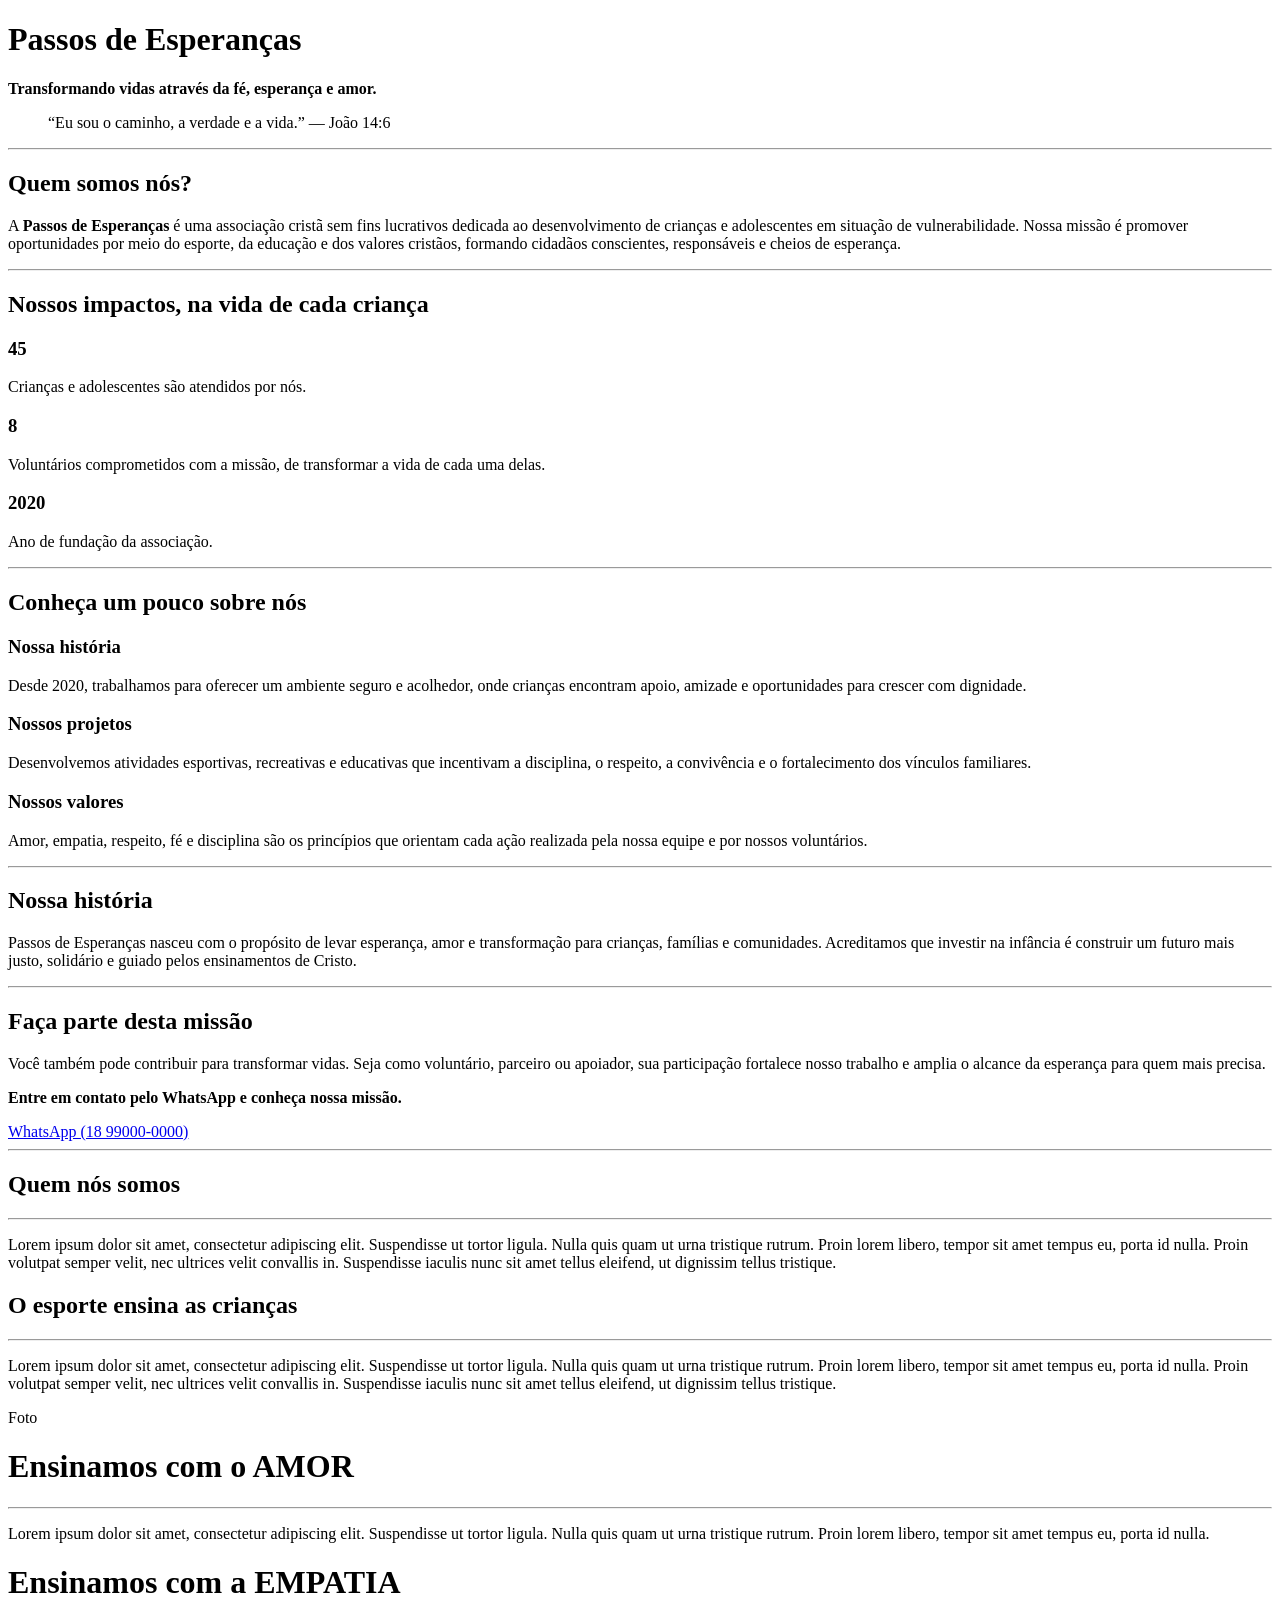
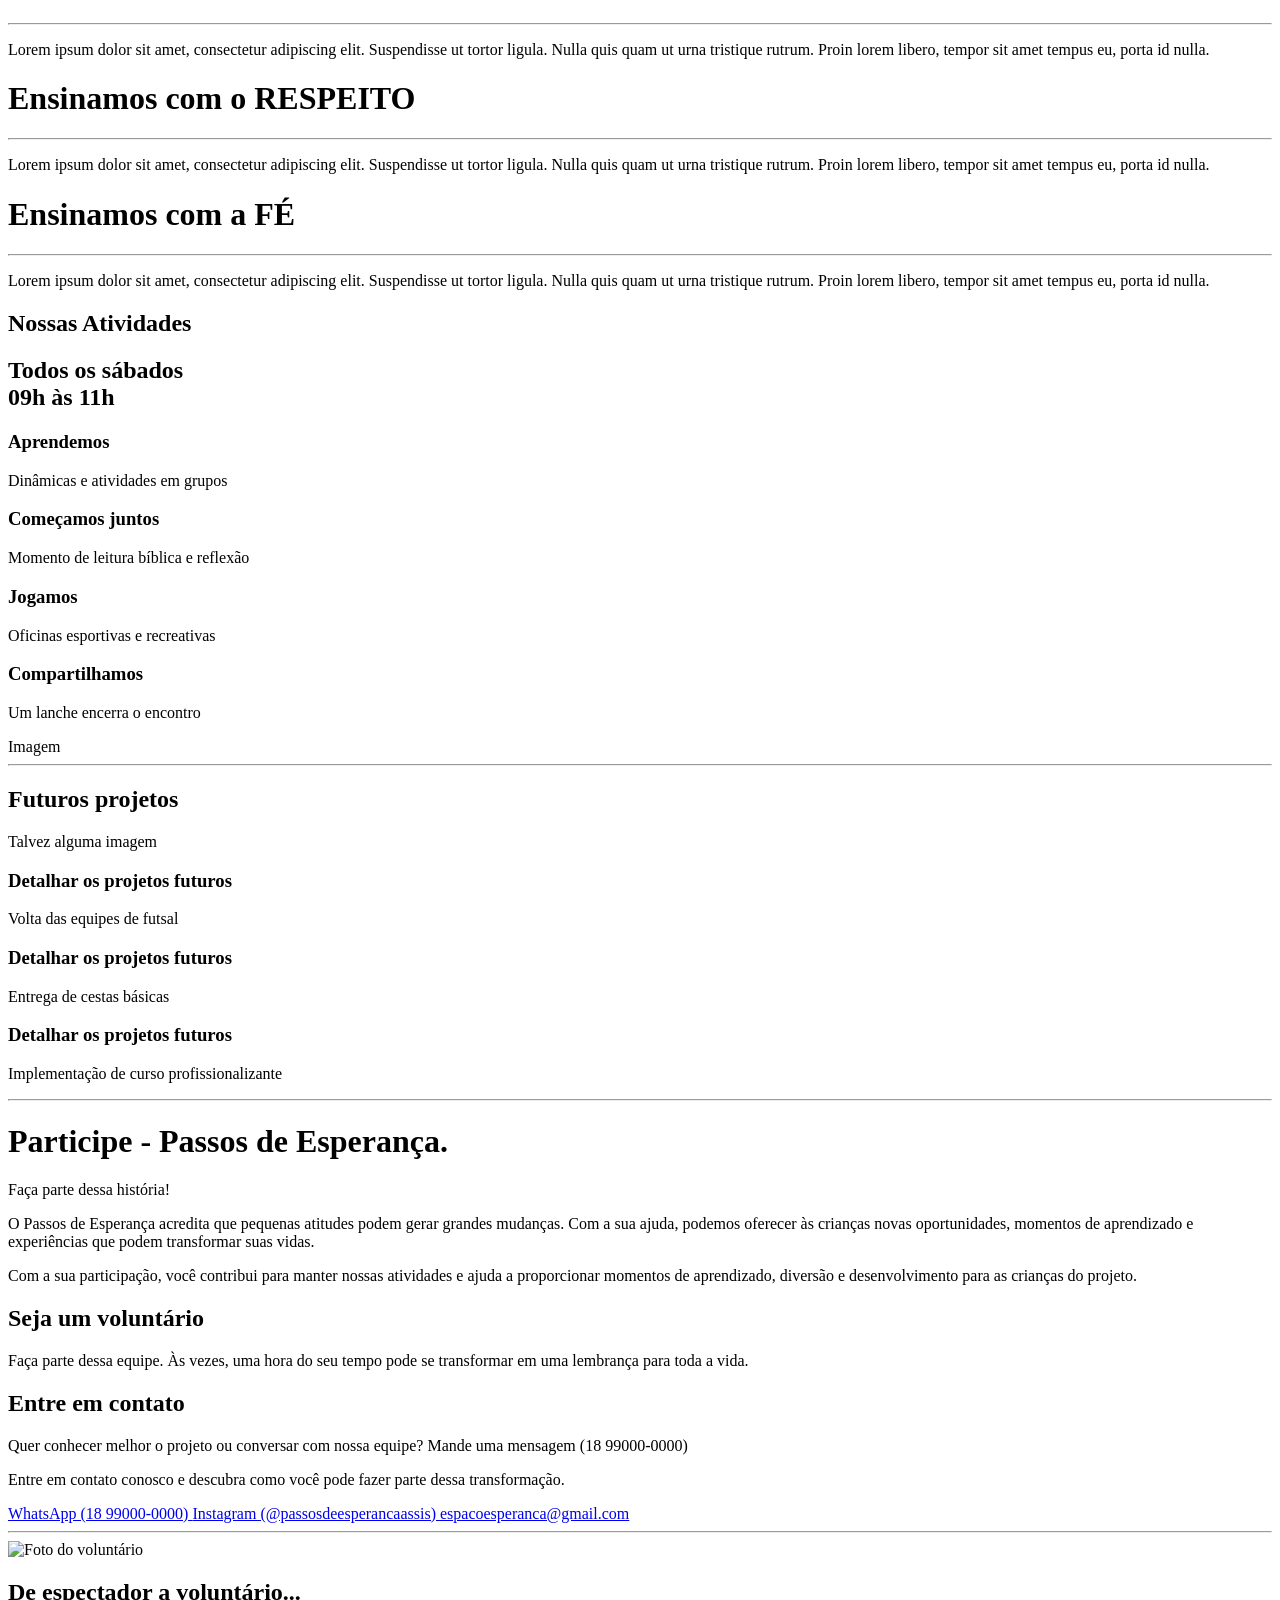
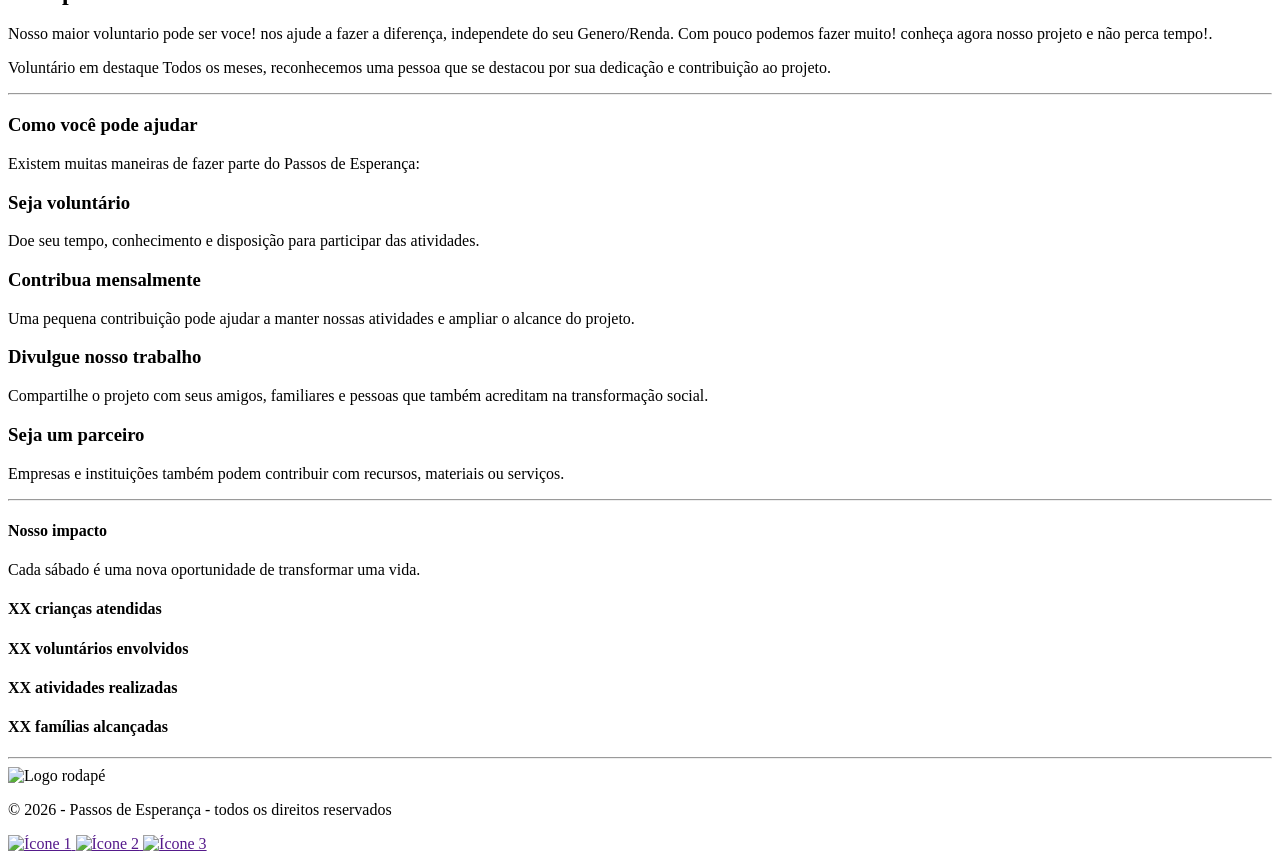
==== Public/atualizado.html @ afc1d667 "Refactor HTML structure and update links" ====
<!DOCTYPE html>
<html lang="pt-BR">
<head>
    <meta charset="UTF-8">
    <meta name="viewport" content="width=device-width, initial-scale=1.0">
    <title>Passos de Esperanças</title>
    <link rel="stylesheet" href="style.css">
</head>

<body>
    <header>
        <h1>Passos de Esperanças</h1>
        <p><strong>Transformando vidas através da fé, esperança e amor.</strong></p>
        <blockquote>
            “Eu sou o caminho, a verdade e a vida.” — João 14:6
        </blockquote>
    </header>
    <hr>

    <section>
        <h2>Quem somos nós?</h2>
        <p>
            A <strong>Passos de Esperanças</strong> é uma associação cristã sem fins lucrativos
            dedicada ao desenvolvimento de crianças e adolescentes em situação de vulnerabilidade.
            Nossa missão é promover oportunidades por meio do esporte, da educação e dos valores
            cristãos, formando cidadãos conscientes, responsáveis e cheios de esperança.
        </p>
    </section>
    <hr>

    <section>
        <h2>Nossos impactos, na vida de cada criança</h2>
        <h3>45</h3>
        <p>Crianças e adolescentes são atendidos por nós.</p>

        <h3>8</h3>
        <p>Voluntários comprometidos com a missão, 
            de transformar a vida de cada uma delas.</p>

        <h3>2020</h3>
        <p>Ano de fundação da associação.</p>
    </section>
    <hr>

    <section class="sobre-nos">
        <h2>Conheça um pouco sobre nós</h2>
        <article class="card-sobre-nos card-historia">
            <h3>Nossa história</h3>
            <p>
                Desde 2020, trabalhamos para oferecer um ambiente seguro e acolhedor,
                onde crianças encontram apoio, amizade e oportunidades para crescer com dignidade.
            </p>
        </article>

        <article class="card-sobre-nos card-projetos">
            <h3>Nossos projetos</h3>
            <p>
                Desenvolvemos atividades esportivas, recreativas e educativas que incentivam
                a disciplina, o respeito, a convivência e o fortalecimento dos vínculos familiares.
            </p>
        </article>

        <article class="card-sobre-nos card-valores">
            <h3>Nossos valores</h3>
            <p>
                Amor, empatia, respeito, fé e disciplina são os princípios que orientam cada
                ação realizada pela nossa equipe e por nossos voluntários.
            </p>
        </article>
    </section>
    <hr>

    <section>
        <h2>Nossa história</h2>
        <p>
             Passos de Esperanças nasceu com o propósito de levar esperança, amor e transformação
            para crianças, famílias e comunidades. Acreditamos que investir na infância é construir
            um futuro mais justo, solidário e guiado pelos ensinamentos de Cristo.
        </p>
    </section>
    <hr>

    <section>
        <h2>Faça parte desta missão</h2>
        <p>
            Você também pode contribuir para transformar vidas. Seja como voluntário, parceiro
            ou apoiador, sua participação fortalece nosso trabalho e amplia o alcance da esperança
            para quem mais precisa.
        </p>
        <p>
            <strong>Entre em contato pelo WhatsApp e conheça nossa missão.</strong>
        </p>
        <a href="https://wa.me/5518990000000" target="_blank">WhatsApp (18 99000-0000)</a>
    </section>
    <hr>

    <main>
        <div class="principal">
            <div class="main_section">
            <div class="desc">
                <div class="desc_text">
                    <h2>Quem nós somos</h2><hr>
                    <p>Lorem ipsum dolor sit amet, consectetur adipiscing elit. Suspendisse ut tortor ligula. Nulla quis quam ut urna tristique rutrum. Proin lorem libero, tempor sit amet tempus eu, porta id nulla. Proin volutpat semper velit, nec ultrices velit convallis in. Suspendisse iaculis nunc sit amet tellus eleifend, ut dignissim tellus tristique.</p>
                </div>
                <div class="desc_text">
                    <h2>O esporte ensina as crianças</h2><hr>
                    <p>Lorem ipsum dolor sit amet, consectetur adipiscing elit. Suspendisse ut tortor ligula. Nulla quis quam ut urna tristique rutrum. Proin lorem libero, tempor sit amet tempus eu, porta id nulla. Proin volutpat semper velit, nec ultrices velit convallis in. Suspendisse iaculis nunc sit amet tellus eleifend, ut dignissim tellus tristique.</p>
                </div>
                <div class="photo-card">
                    <span>Foto</span>
                </div>
            </div>
            <div class="cards">
                <div class="card valor-amor">
                    <h1>Ensinamos com o AMOR</h1><hr>
                    <p>Lorem ipsum dolor sit amet, consectetur adipiscing elit. Suspendisse ut tortor ligula. Nulla quis quam ut urna tristique rutrum. Proin lorem libero, tempor sit amet tempus eu, porta id nulla.</p>
                </div>
                <div class="card valor-empatia">
                    <h1>Ensinamos com a EMPATIA</h1><hr>
                    <p>Lorem ipsum dolor sit amet, consectetur adipiscing elit. Suspendisse ut tortor ligula. Nulla quis quam ut urna tristique rutrum. Proin lorem libero, tempor sit amet tempus eu, porta id nulla.</p>
                </div>
                <div class="card valor-respeito">
                    <h1>Ensinamos com o RESPEITO</h1><hr>
                    <p>Lorem ipsum dolor sit amet, consectetur adipiscing elit. Suspendisse ut tortor ligula. Nulla quis quam ut urna tristique rutrum. Proin lorem libero, tempor sit amet tempus eu, porta id nulla.</p>
                </div>
                <div class="card valor-fe">
                    <h1>Ensinamos com a FÉ</h1><hr>
                    <p>Lorem ipsum dolor sit amet, consectetur adipiscing elit. Suspendisse ut tortor ligula. Nulla quis quam ut urna tristique rutrum. Proin lorem libero, tempor sit amet tempus eu, porta id nulla.</p>
                </div>
            </div>
        </div>
                </div>
            </div>
        </div>   
    </div>    
    </main>
    <div class="section-divider"></div>

     <section class="atividades-section">
            <h1>Nossas Atividades</h1>
            <h2>
                Todos os sábados<br>
                09h às 11h
            </h2>

            <div class="atividades-layout">
                <div class="lista-atividades">
                    <article class="atividade-card card-1">
                        <h3>Aprendemos</h3>
                        <p>
                            Dinâmicas e atividades
                            em grupos
                        </p>
                    </article>
                    <article class="atividade-card card-2">
                        <h3>Começamos juntos</h3>
                        <p>
                            Momento de leitura
                            bíblica e reflexão
                        </p>
                    </article>
                    <article class="atividade-card card-3">
                        <h3>Jogamos</h3>
                        <p>
                            Oficinas esportivas
                            e recreativas
                        </p>
                    </article>
                    <article class="atividade-card card-4">
                        <h3>Compartilhamos</h3>
                        <p>
                            Um lanche encerra
                            o encontro
                        </p>
                    </article>
                </div>

                <div class="atividade-imagem" aria-label="Card para imagem">
                    <span>Imagem</span>
                </div>
            </div>
        </section>
        <hr>
        <section>
            <h1>Futuros projetos</h1>
            <p>Talvez alguma imagem</p>
            <article class="projeto-card projeto-1">
                <h3>Detalhar os projetos futuros</h3>
                <p>
                    Volta das equipes de futsal
                </p>
            </article>
            <article class="projeto-card projeto-2">
                <h3>Detalhar os projetos futuros</h3>
                <p>
                    Entrega de cestas básicas
                </p>
            </article>
            <article class="projeto-card projeto-3">
                <h3>Detalhar os projetos futuros</h3>
                <p>
                    Implementação de curso
                    profissionalizante
                </p>
            </article>
        </section>
    </main>
      </header>


    <hr>

    <main>
        <h1 class="participe-titulo">
            <span class="titulo-participe">Participe</span> - Passos de Esperança.
        </h1>

        <p class="participe-intro">
            Faça parte dessa história!
        </p>

        <div class="participe-layout">
            <article class="participe-card participe-card-esquerda">
                <p>
                    O Passos de Esperança acredita que pequenas atitudes podem gerar grandes mudanças.
                    Com a sua ajuda, podemos oferecer às crianças novas oportunidades, momentos de
                    aprendizado e experiências que podem transformar suas vidas.
                </p>

                <p>
                    Com a sua participação, você contribui para manter nossas atividades e ajuda a
                    proporcionar momentos de aprendizado, diversão e desenvolvimento para as crianças
                    do projeto.
                </p>
            </article>

            <article class="participe-card participe-card-direita">
                <h2>Seja um voluntário</h2>

                <p>
                    Faça parte dessa equipe. Às vezes, uma hora do seu tempo pode se transformar em
                    uma lembrança para toda a vida.
                </p>
        </div>

        <section class="contato-card">
            <h2>
                Entre em contato
            </h2>

            <p>
                Quer conhecer melhor o projeto ou conversar com nossa equipe?
                Mande uma mensagem (18 99000-0000)
            </p>

            <p>
                Entre em contato conosco e descubra como você pode fazer parte dessa transformação.
            </p>

            <div class="links-contato">
                <a href="https://wa.me/5518990000000" target="_blank">
                    WhatsApp (18 99000-0000)
                </a>

                <a href="https://www.instagram.com/passosdeesperancaassis?stkn=MXU1dTA1ZWQzenB1bQ==" target="_blank">
                    Instagram (@passosdeesperancaassis)
                </a>

                <a href="mailto:espacoesperancaassis@gmail.com">
                    espacoesperanca@gmail.com
                </a>
            </div>
        </section>
    </main>
    <hr>

    <section>
        <div>
            <img src="ajude.jpg"
                 alt="Foto do voluntário"
                 width="200">

        </div>

        <div>
            <h2>
                De espectador a voluntário...
            </h2>

            <p>
                Nosso maior voluntario pode ser voce! nos ajude a fazer a diferença, independete do seu Genero/Renda.
                Com pouco podemos fazer muito! conheça agora nosso projeto e não perca tempo!.
   
            </p>

            <p>
                Voluntário em destaque Todos os meses, reconhecemos uma pessoa que se destacou por sua dedicação e contribuição ao projeto.
            </p>
        </div>

    </section>

    <hr>
      <h3> 
        Como você pode ajudar
     </h3>

         <p>  
             Existem muitas maneiras de fazer parte do Passos de Esperança: 
        </p>

         <h3> 
         Seja voluntário 
        </h3>   

        <p>
        Doe seu tempo, conhecimento e disposição para participar das atividades.
        </p>

         <h3>
         Contribua mensalmente
        </h3>

        <p>
         Uma pequena contribuição pode ajudar a manter nossas atividades e ampliar o alcance do projeto.
         </p>

         <h3>
         Divulgue nosso trabalho
        </h3>

        <p>
         Compartilhe o projeto com seus amigos, familiares e pessoas que também acreditam na transformação social.
        </p>

        <h3>
         Seja um parceiro
        </h3>

        <p>
         Empresas e instituições também podem contribuir com recursos, materiais ou serviços.
        </p>
         <hr>

        <h4>
         Nosso impacto
        </h4>

        <p>
         Cada sábado é uma nova oportunidade de transformar uma vida.
        </p>

        <h4>
        XX crianças atendidas
        </h4>

        <h4>
        XX voluntários envolvidos
        </h4>

        <h4>
        XX atividades realizadas                    
        </h4>

        <h4>
           XX famílias alcançadas
        </h4>
     <hr>

    <footer>
        <div class="rodape">
            <div class="direitos">
                <img src="" alt="Logo rodapé">
                <p>© 2026 - Passos de Esperança - todos os direitos reservados</p>
            </div>
            <div class="icones_rodape">
                <a href="">
                    <img src="" alt="Ícone 1">
                </a>
                <a href="">
                    <img src="" alt="Ícone 2">
                </a>
                <a href="">
                    <img src="" alt="Ícone 3">
                </a>
            </div>
        </div>
    </footer>
</body>
</html>
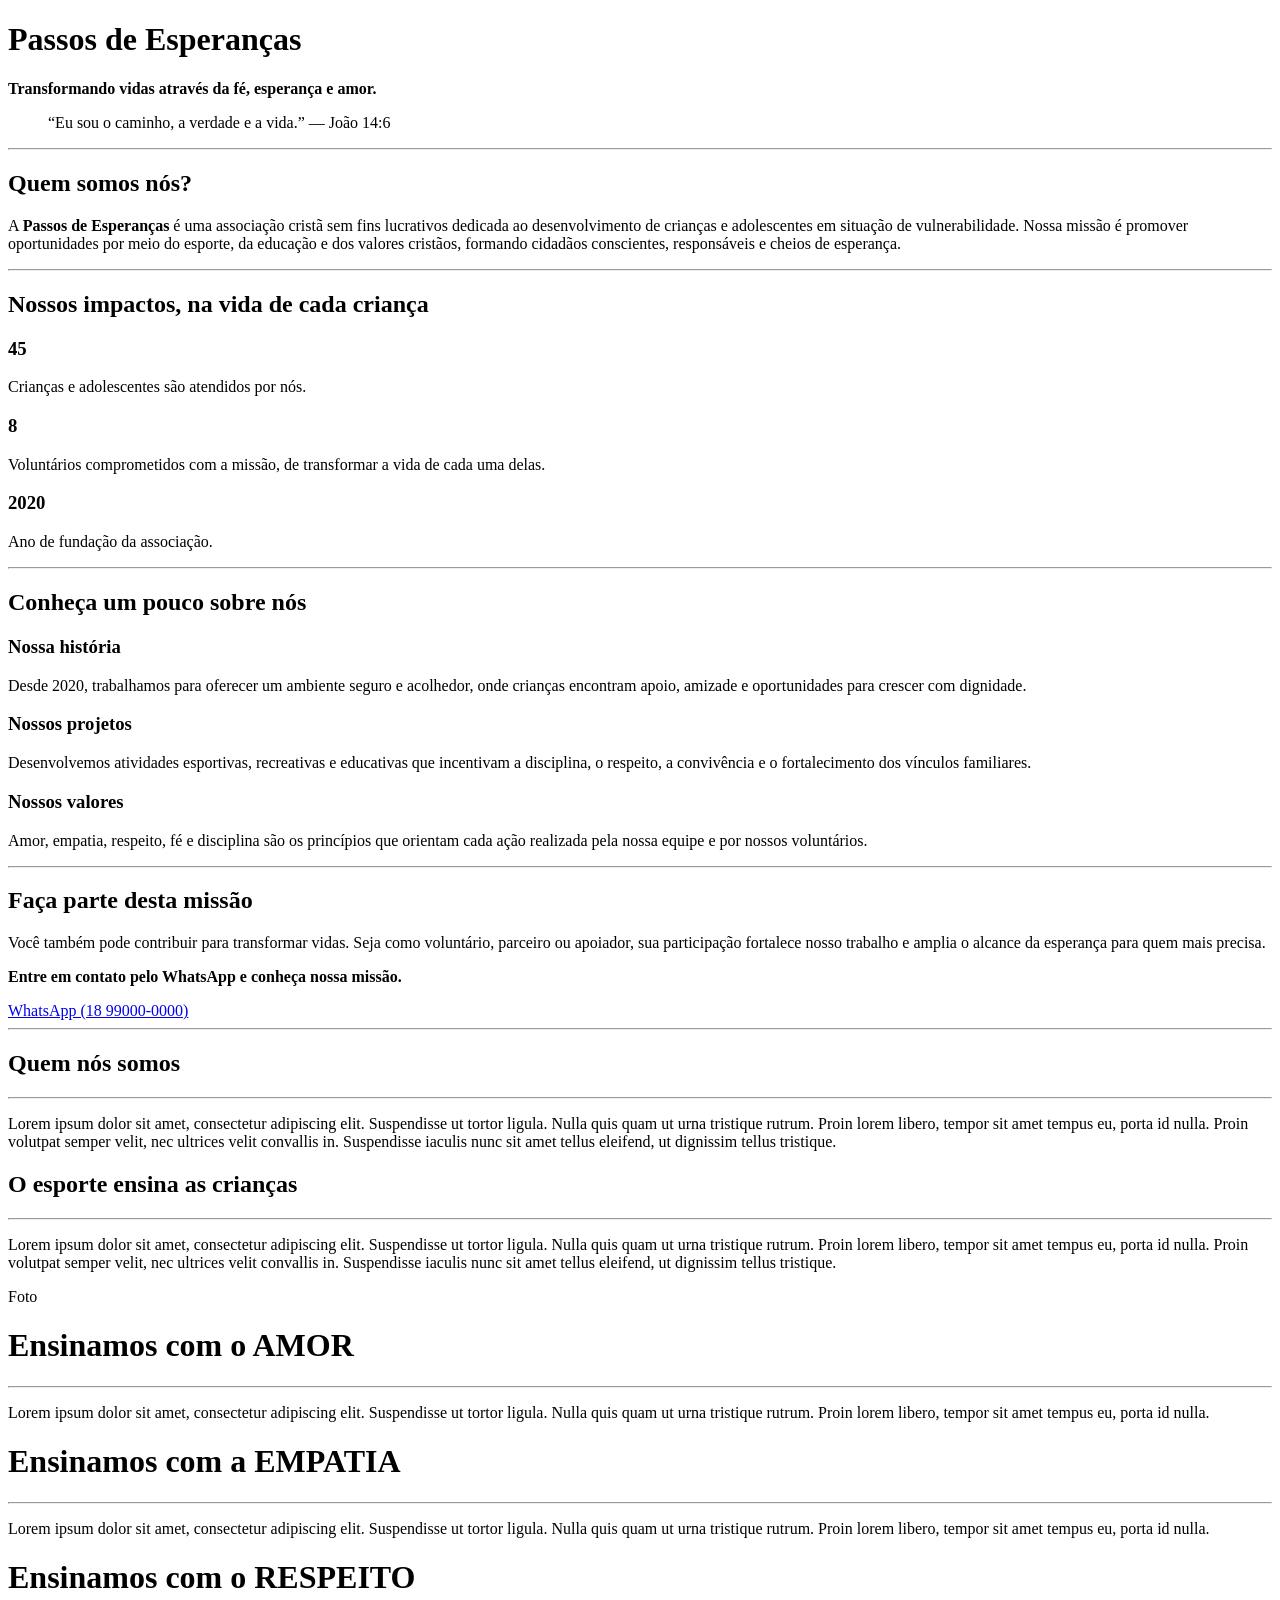
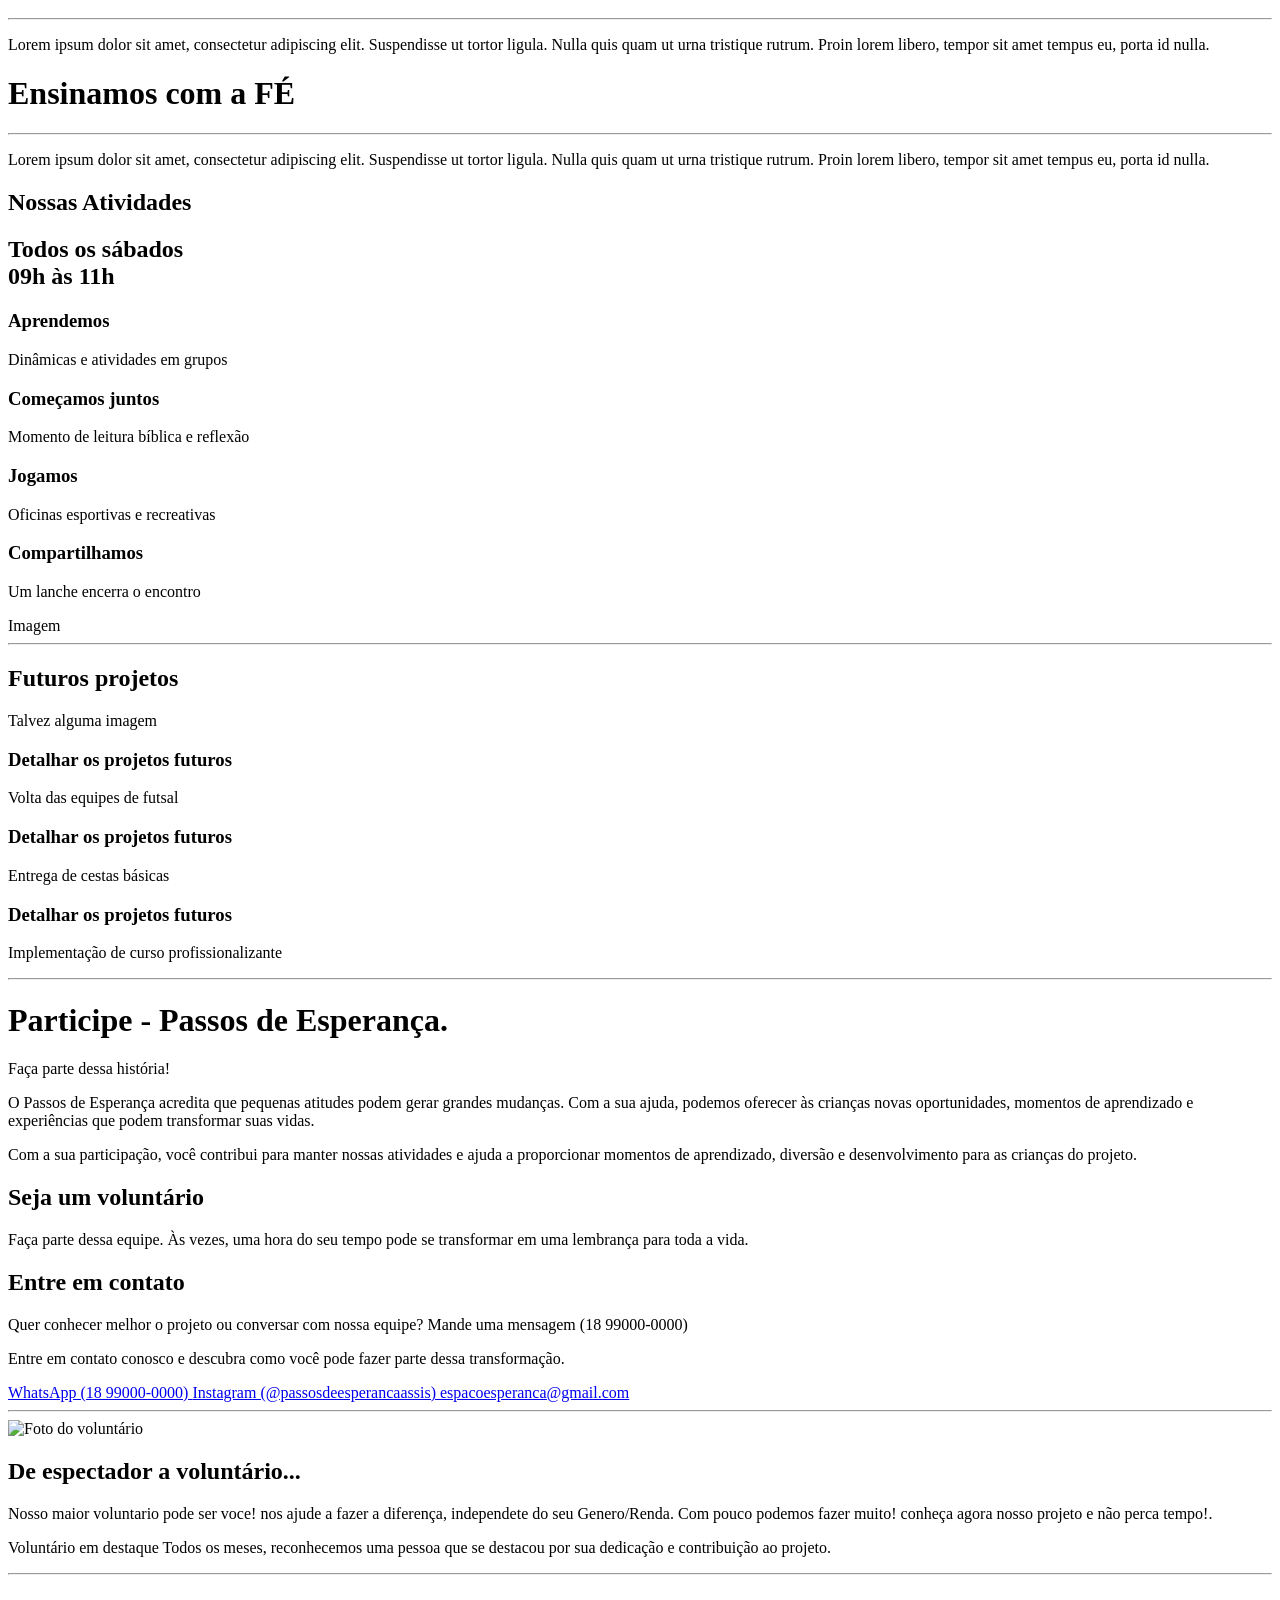
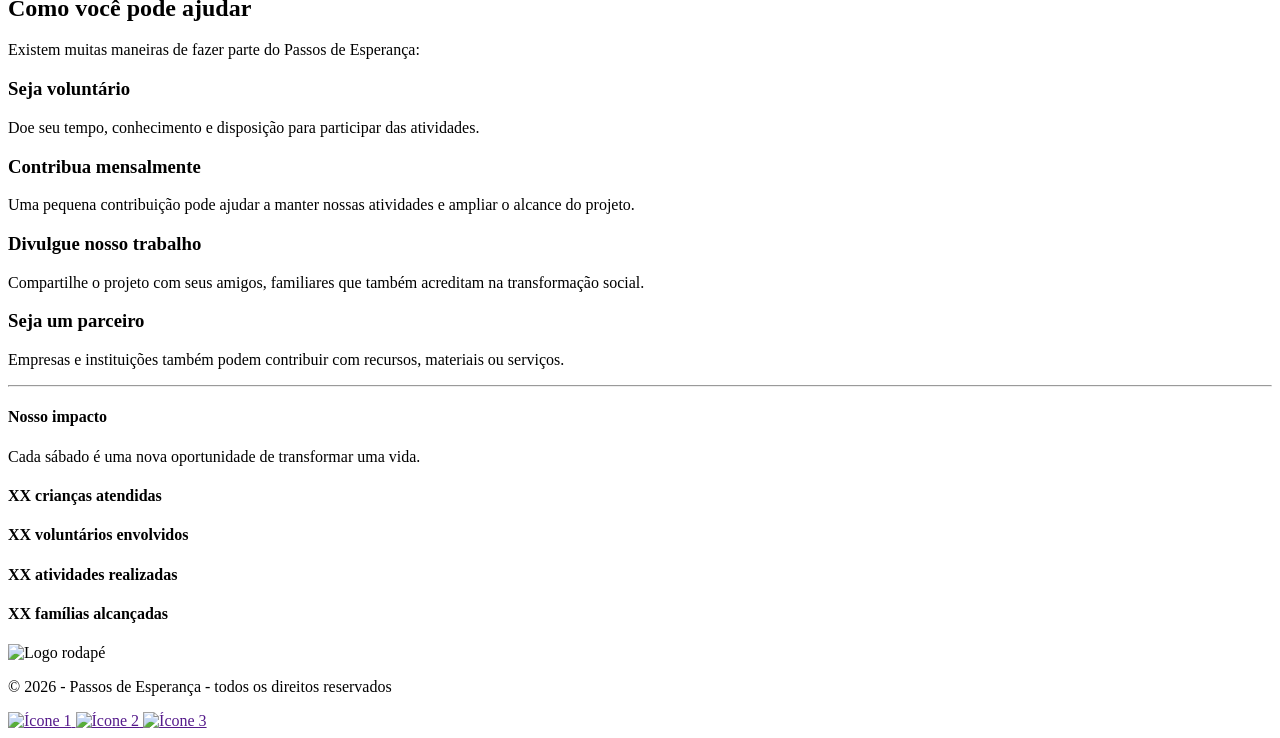
==== commit 5e1851ba: "Update atualizado.html" ====
--- a/Public/atualizado.html
+++ b/Public/atualizado.html
@@ -67,16 +67,6 @@
                 ação realizada pela nossa equipe e por nossos voluntários.
             </p>
         </article>
-    </section>
-    <hr>
-
-    <section>
-        <h2>Nossa história</h2>
-        <p>
-             Passos de Esperanças nasceu com o propósito de levar esperança, amor e transformação
-            para crianças, famílias e comunidades. Acreditamos que investir na infância é construir
-            um futuro mais justo, solidário e guiado pelos ensinamentos de Cristo.
-        </p>
     </section>
     <hr>
 
@@ -274,15 +264,11 @@
     </main>
     <hr>
 
-    <section>
-        <div>
-            <img src="ajude.jpg"
-                 alt="Foto do voluntário"
-                 width="200">
-
-        </div>
-
-        <div>
+    <section class="destaque-voluntario">
+        <div class="foto-voluntario-card">
+            <img src="ajude.jpg" alt="Foto do voluntário">
+        </div>
+        <div class="texto-voluntario-card">
             <h2>
                 De espectador a voluntário...
             </h2>
@@ -301,45 +287,31 @@
     </section>
 
     <hr>
-      <h3> 
-        Como você pode ajudar
-     </h3>
-
-         <p>  
-             Existem muitas maneiras de fazer parte do Passos de Esperança: 
-        </p>
-
-         <h3> 
-         Seja voluntário 
-        </h3>   
-
-        <p>
-        Doe seu tempo, conhecimento e disposição para participar das atividades.
-        </p>
-
-         <h3>
-         Contribua mensalmente
-        </h3>
-
-        <p>
-         Uma pequena contribuição pode ajudar a manter nossas atividades e ampliar o alcance do projeto.
-         </p>
-
-         <h3>
-         Divulgue nosso trabalho
-        </h3>
-
-        <p>
-         Compartilhe o projeto com seus amigos, familiares e pessoas que também acreditam na transformação social.
-        </p>
-
-        <h3>
-         Seja um parceiro
-        </h3>
-
-        <p>
-         Empresas e instituições também podem contribuir com recursos, materiais ou serviços.
-        </p>
+    <section class="ajuda-section">
+        <h2>Como você pode ajudar</h2>
+        <p class="ajuda-intro">Existem muitas maneiras de fazer parte do Passos de Esperança:</p>
+
+        <div class="ajuda-grid">
+            <article class="ajuda-item ajuda-voluntario">
+                <h3>Seja voluntário</h3>
+                <p>Doe seu tempo, conhecimento e disposição para participar das atividades.</p>
+            </article>
+
+            <article class="ajuda-item ajuda-contribua">
+                <h3>Contribua mensalmente</h3>
+                <p>Uma pequena contribuição pode ajudar a manter nossas atividades e ampliar o alcance do projeto.</p>
+            </article>
+
+            <article class="ajuda-item ajuda-divulgue">
+                <h3>Divulgue nosso trabalho</h3>
+                <p>Compartilhe o projeto com seus amigos, familiares que também acreditam na transformação social.</p>
+            </article>
+
+            <article class="ajuda-item ajuda-parceiro">
+                <h3>Seja um parceiro</h3>
+                <p>Empresas e instituições também podem contribuir com recursos, materiais ou serviços.</p>
+            </article>
+        </div>
          <hr>
 
         <h4>
@@ -351,21 +323,22 @@
         </p>
 
         <h4>
-        XX crianças atendidas
-        </h4>
-
-        <h4>
-        XX voluntários envolvidos
-        </h4>
-
-        <h4>
-        XX atividades realizadas                    
-        </h4>
-
-        <h4>
-           XX famílias alcançadas
-        </h4>
-     <hr>
+          <span class="impacto-card impacto-criancas">XX crianças atendidas</span>
+        </h4>
+
+        <h4>
+          <span class="impacto-card impacto-voluntarios">XX voluntários envolvidos</span>
+        </h4>
+
+        <h4>
+          <span class="impacto-card impacto-atividades">XX atividades realizadas</span>
+        </h4>
+
+        <h4>
+              <span class="impacto-card impacto-familias">XX famílias alcançadas</span>
+        </h4>
+
+     </section>
 
     <footer>
         <div class="rodape">
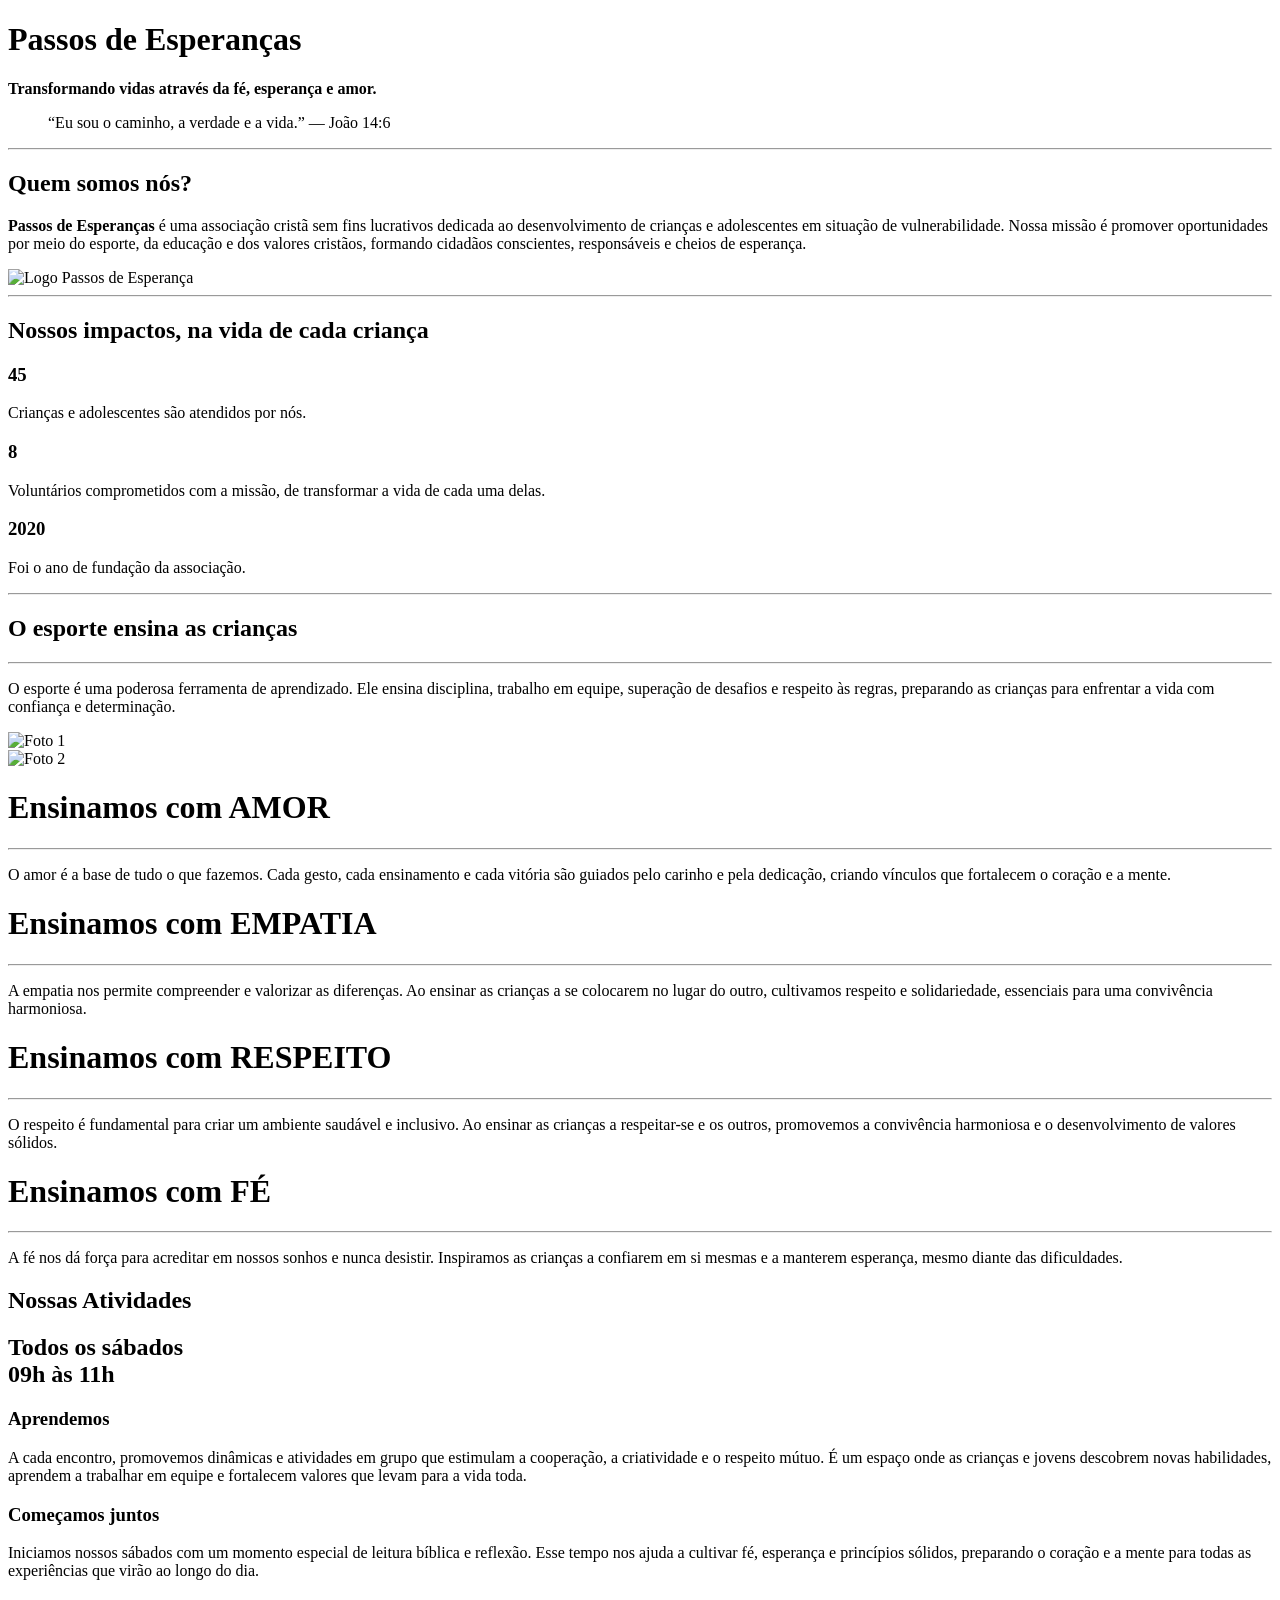
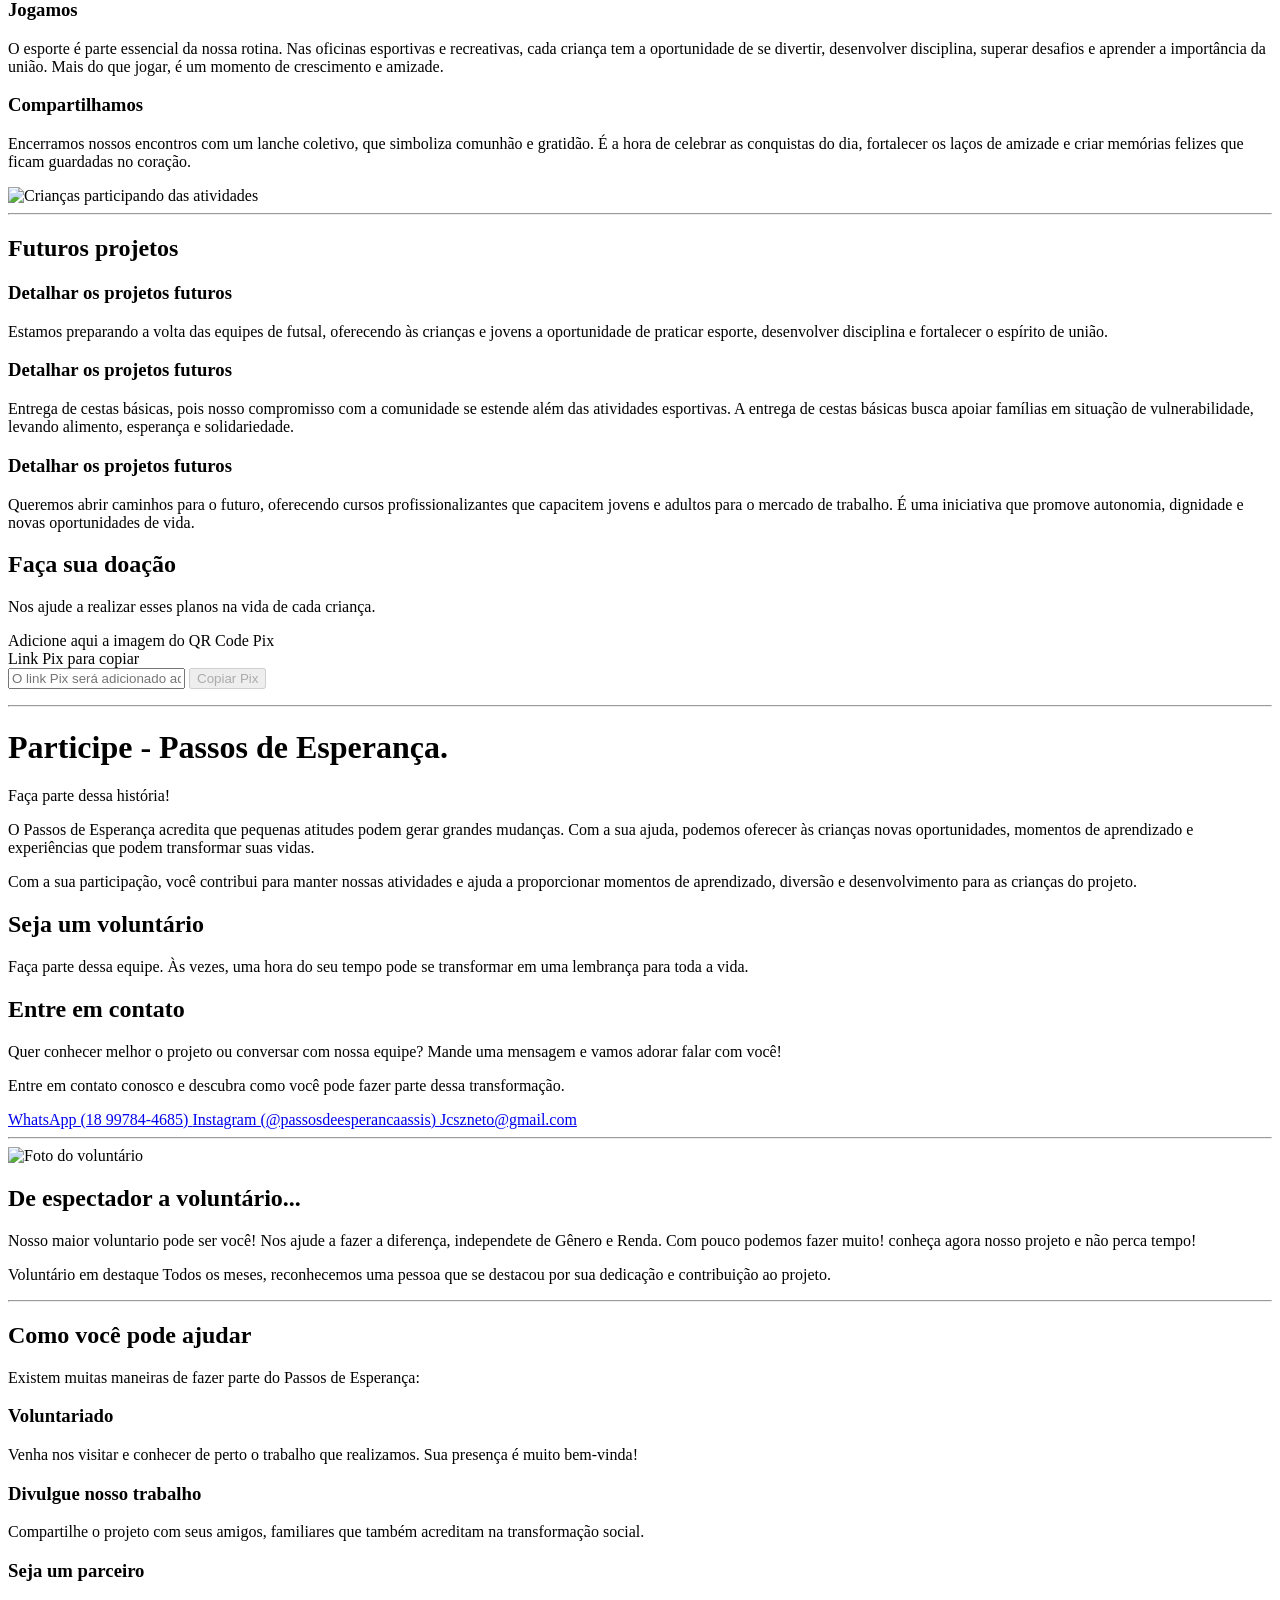
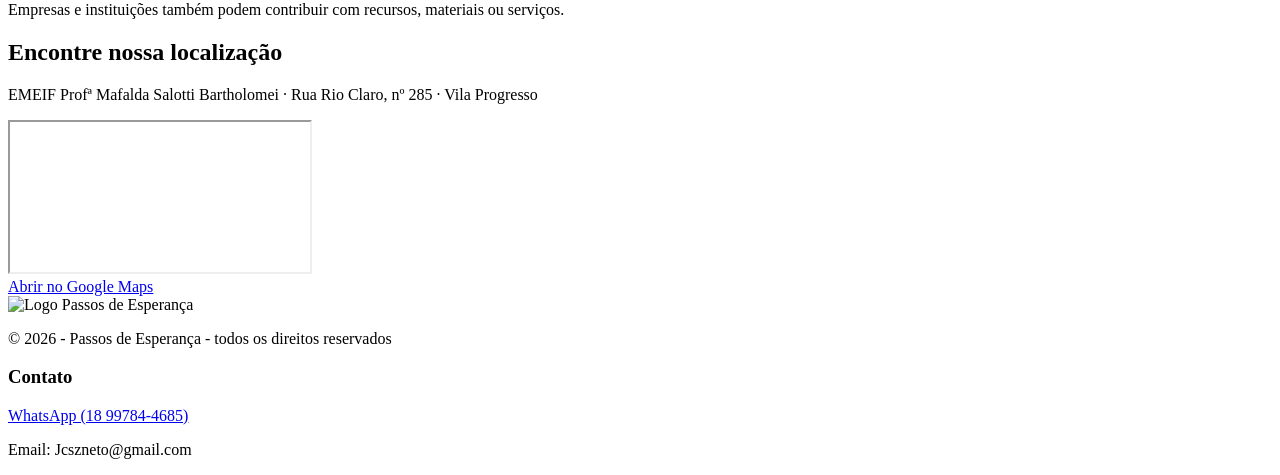
==== commit 49aedd37: "Update atualizado.html" ====
--- a/Public/atualizado.html
+++ b/Public/atualizado.html
@@ -16,15 +16,19 @@
         </blockquote>
     </header>
     <hr>
-
-    <section>
-        <h2>Quem somos nós?</h2>
-        <p>
-            A <strong>Passos de Esperanças</strong> é uma associação cristã sem fins lucrativos
-            dedicada ao desenvolvimento de crianças e adolescentes em situação de vulnerabilidade.
-            Nossa missão é promover oportunidades por meio do esporte, da educação e dos valores
-            cristãos, formando cidadãos conscientes, responsáveis e cheios de esperança.
-        </p>
+    <section class="quem-somos-section">
+        <div class="quem-somos-texto">
+            <h2>Quem somos nós?</h2>
+            <p>
+                <strong>Passos de Esperanças</strong> é uma associação cristã sem fins lucrativos
+                dedicada ao desenvolvimento de crianças e adolescentes em situação de vulnerabilidade.
+                Nossa missão é promover oportunidades por meio do esporte, da educação e dos valores
+                cristãos, formando cidadãos conscientes, responsáveis e cheios de esperança.
+            </p>
+        </div>
+        <div class="quem-somos-foto">
+            <img src="Logo%202.png" alt="Logo Passos de Esperança">
+        </div>
     </section>
     <hr>
 
@@ -32,55 +36,12 @@
         <h2>Nossos impactos, na vida de cada criança</h2>
         <h3>45</h3>
         <p>Crianças e adolescentes são atendidos por nós.</p>
-
         <h3>8</h3>
         <p>Voluntários comprometidos com a missão, 
-            de transformar a vida de cada uma delas.</p>
-
+            de transformar a vida de cada uma delas.
+        </p>
         <h3>2020</h3>
-        <p>Ano de fundação da associação.</p>
-    </section>
-    <hr>
-
-    <section class="sobre-nos">
-        <h2>Conheça um pouco sobre nós</h2>
-        <article class="card-sobre-nos card-historia">
-            <h3>Nossa história</h3>
-            <p>
-                Desde 2020, trabalhamos para oferecer um ambiente seguro e acolhedor,
-                onde crianças encontram apoio, amizade e oportunidades para crescer com dignidade.
-            </p>
-        </article>
-
-        <article class="card-sobre-nos card-projetos">
-            <h3>Nossos projetos</h3>
-            <p>
-                Desenvolvemos atividades esportivas, recreativas e educativas que incentivam
-                a disciplina, o respeito, a convivência e o fortalecimento dos vínculos familiares.
-            </p>
-        </article>
-
-        <article class="card-sobre-nos card-valores">
-            <h3>Nossos valores</h3>
-            <p>
-                Amor, empatia, respeito, fé e disciplina são os princípios que orientam cada
-                ação realizada pela nossa equipe e por nossos voluntários.
-            </p>
-        </article>
-    </section>
-    <hr>
-
-    <section>
-        <h2>Faça parte desta missão</h2>
-        <p>
-            Você também pode contribuir para transformar vidas. Seja como voluntário, parceiro
-            ou apoiador, sua participação fortalece nosso trabalho e amplia o alcance da esperança
-            para quem mais precisa.
-        </p>
-        <p>
-            <strong>Entre em contato pelo WhatsApp e conheça nossa missão.</strong>
-        </p>
-        <a href="https://wa.me/5518990000000" target="_blank">WhatsApp (18 99000-0000)</a>
+        <p>Foi o ano de fundação da associação.</p>
     </section>
     <hr>
 
@@ -89,33 +50,43 @@
             <div class="main_section">
             <div class="desc">
                 <div class="desc_text">
-                    <h2>Quem nós somos</h2><hr>
-                    <p>Lorem ipsum dolor sit amet, consectetur adipiscing elit. Suspendisse ut tortor ligula. Nulla quis quam ut urna tristique rutrum. Proin lorem libero, tempor sit amet tempus eu, porta id nulla. Proin volutpat semper velit, nec ultrices velit convallis in. Suspendisse iaculis nunc sit amet tellus eleifend, ut dignissim tellus tristique.</p>
-                </div>
-                <div class="desc_text">
                     <h2>O esporte ensina as crianças</h2><hr>
-                    <p>Lorem ipsum dolor sit amet, consectetur adipiscing elit. Suspendisse ut tortor ligula. Nulla quis quam ut urna tristique rutrum. Proin lorem libero, tempor sit amet tempus eu, porta id nulla. Proin volutpat semper velit, nec ultrices velit convallis in. Suspendisse iaculis nunc sit amet tellus eleifend, ut dignissim tellus tristique.</p>
+                    <p>O esporte é uma poderosa ferramenta de aprendizado. 
+                     Ele ensina disciplina, trabalho em equipe, superação de desafios e respeito às regras,
+                     preparando as crianças para enfrentar a vida com confiança e determinação.</p>
                 </div>
                 <div class="photo-card">
-                    <span>Foto</span>
+                    <img src="foto%201.jpeg" alt="Foto 1">
+                </div>
+                <div class="photo-card">
+                    <img src="Foto%202.jpeg" alt="Foto 2">
                 </div>
             </div>
             <div class="cards">
                 <div class="card valor-amor">
-                    <h1>Ensinamos com o AMOR</h1><hr>
-                    <p>Lorem ipsum dolor sit amet, consectetur adipiscing elit. Suspendisse ut tortor ligula. Nulla quis quam ut urna tristique rutrum. Proin lorem libero, tempor sit amet tempus eu, porta id nulla.</p>
+                    <h1>Ensinamos com AMOR</h1><hr>
+                    <p>O amor é a base de tudo o que fazemos.
+                     Cada gesto, cada ensinamento e cada vitória são guiados pelo carinho e pela dedicação, 
+                     criando vínculos que fortalecem o coração e a mente.</p>
                 </div>
                 <div class="card valor-empatia">
-                    <h1>Ensinamos com a EMPATIA</h1><hr>
-                    <p>Lorem ipsum dolor sit amet, consectetur adipiscing elit. Suspendisse ut tortor ligula. Nulla quis quam ut urna tristique rutrum. Proin lorem libero, tempor sit amet tempus eu, porta id nulla.</p>
+                    <h1>Ensinamos com EMPATIA</h1><hr>
+                    <p>A empatia nos permite compreender e valorizar as diferenças. 
+                     Ao ensinar as crianças a se colocarem no lugar do outro, cultivamos respeito e solidariedade, 
+                     essenciais para uma convivência harmoniosa.</p>
                 </div>
                 <div class="card valor-respeito">
-                    <h1>Ensinamos com o RESPEITO</h1><hr>
-                    <p>Lorem ipsum dolor sit amet, consectetur adipiscing elit. Suspendisse ut tortor ligula. Nulla quis quam ut urna tristique rutrum. Proin lorem libero, tempor sit amet tempus eu, porta id nulla.</p>
+                    <h1>Ensinamos com RESPEITO</h1><hr>
+                    <p>O respeito é fundamental para criar um ambiente saudável e inclusivo. 
+                    Ao ensinar as crianças a respeitar-se e os outros,
+                     promovemos a convivência harmoniosa 
+                     e o desenvolvimento de valores sólidos.</p>
                 </div>
                 <div class="card valor-fe">
-                    <h1>Ensinamos com a FÉ</h1><hr>
-                    <p>Lorem ipsum dolor sit amet, consectetur adipiscing elit. Suspendisse ut tortor ligula. Nulla quis quam ut urna tristique rutrum. Proin lorem libero, tempor sit amet tempus eu, porta id nulla.</p>
+                    <h1>Ensinamos com FÉ</h1><hr>
+                    <p>A fé nos dá força para acreditar em nossos sonhos e nunca desistir. 
+                     Inspiramos as crianças a confiarem em si mesmas
+                     e a manterem esperança, mesmo diante das dificuldades.</p>
                 </div>
             </div>
         </div>
@@ -124,8 +95,8 @@
         </div>   
     </div>    
     </main>
+
     <div class="section-divider"></div>
-
      <section class="atividades-section">
             <h1>Nossas Atividades</h1>
             <h2>
@@ -138,73 +109,99 @@
                     <article class="atividade-card card-1">
                         <h3>Aprendemos</h3>
                         <p>
-                            Dinâmicas e atividades
-                            em grupos
+                         A cada encontro, promovemos dinâmicas e atividades em grupo que estimulam a cooperação, 
+                         a criatividade e o respeito mútuo. É um espaço onde as crianças e jovens descobrem novas habilidades, 
+                         aprendem a trabalhar em equipe e fortalecem valores que levam para a vida toda.
                         </p>
                     </article>
                     <article class="atividade-card card-2">
                         <h3>Começamos juntos</h3>
                         <p>
-                            Momento de leitura
-                            bíblica e reflexão
+                         Iniciamos nossos sábados com um momento especial de leitura bíblica e reflexão. 
+                         Esse tempo nos ajuda a cultivar fé, esperança e princípios sólidos, 
+                         preparando o coração e a mente para todas as experiências que virão ao longo do dia.
                         </p>
                     </article>
                     <article class="atividade-card card-3">
                         <h3>Jogamos</h3>
                         <p>
-                            Oficinas esportivas
-                            e recreativas
+                         O esporte é parte essencial da nossa rotina. 
+                         Nas oficinas esportivas e recreativas, cada criança tem a oportunidade de se divertir, 
+                         desenvolver disciplina, superar desafios e aprender a importância da união. Mais do que jogar, 
+                         é um momento de crescimento e amizade.
                         </p>
                     </article>
                     <article class="atividade-card card-4">
                         <h3>Compartilhamos</h3>
                         <p>
-                            Um lanche encerra
-                            o encontro
-                        </p>
-                    </article>
-                </div>
-
-                <div class="atividade-imagem" aria-label="Card para imagem">
-                    <span>Imagem</span>
+                         Encerramos nossos encontros com um lanche coletivo,
+                         que simboliza comunhão e gratidão. É a hora de celebrar as conquistas do dia, 
+                         fortalecer os laços de amizade e criar memórias felizes que ficam guardadas no coração.
+                        </p>
+                    </article>
+                </div>
+
+                <div class="atividade-imagem">
+                    <img src="Nossas%20atividades.jpeg" alt="Crianças participando das atividades">
                 </div>
             </div>
         </section>
         <hr>
-        <section>
+        <section class="projetos-section">
             <h1>Futuros projetos</h1>
-            <p>Talvez alguma imagem</p>
-            <article class="projeto-card projeto-1">
-                <h3>Detalhar os projetos futuros</h3>
-                <p>
-                    Volta das equipes de futsal
-                </p>
-            </article>
-            <article class="projeto-card projeto-2">
-                <h3>Detalhar os projetos futuros</h3>
-                <p>
-                    Entrega de cestas básicas
-                </p>
-            </article>
-            <article class="projeto-card projeto-3">
-                <h3>Detalhar os projetos futuros</h3>
-                <p>
-                    Implementação de curso
-                    profissionalizante
-                </p>
-            </article>
+            <div class="projetos-layout">
+                <div class="lista-projetos">
+                    <article class="projeto-card projeto-1">
+                        <h3>Detalhar os projetos futuros</h3>
+                        <p>
+                         Estamos preparando a volta das equipes de futsal, 
+                         oferecendo às crianças e jovens a oportunidade de praticar esporte,
+                         desenvolver disciplina e fortalecer o espírito de união.
+                        </p>
+                    </article>
+                    <article class="projeto-card projeto-2">
+                        <h3>Detalhar os projetos futuros</h3>
+                        <p>
+                         Entrega de cestas básicas, pois nosso compromisso com a comunidade se 
+                         estende além das atividades esportivas. 
+                         A entrega de cestas básicas busca apoiar famílias em situação de vulnerabilidade, 
+                         levando alimento, esperança e solidariedade.
+                        </p>
+                    </article>
+                    <article class="projeto-card projeto-3">
+                        <h3>Detalhar os projetos futuros</h3>
+                        <p>
+                         Queremos abrir caminhos para o futuro, 
+                         oferecendo cursos profissionalizantes que capacitem jovens e
+                         adultos para o mercado de trabalho. 
+                         É uma iniciativa que promove autonomia, dignidade e novas oportunidades de vida.
+                        </p>
+                    </article>
+                </div>
+
+                <article class="doacao-card" aria-labelledby="doacao-titulo">
+                    <h2 id="doacao-titulo">Faça sua doação</h2>
+                    <p>Nos ajude a realizar esses planos na vida de cada criança.</p>
+                    <div class="qrcode-placeholder" role="img" aria-label="Espaço reservado para a imagem do QR Code Pix">
+                        <span>Adicione aqui a imagem do QR Code Pix</span>
+                    </div>
+                    <label for="pix-link">Link Pix para copiar</label>
+                    <div class="pix-copiar">
+                        <input id="pix-link" type="text" value="" placeholder="O link Pix será adicionado aqui" autocomplete="off" readonly>
+                        <button type="button" id="copiar-pix" disabled>Copiar Pix</button>
+                    </div>
+                    <p class="pix-status" id="pix-status" aria-live="polite"></p>
+                </article>
+            </div>
         </section>
     </main>
-      </header>
-
-
-    <hr>
+</header>
+<hr>
 
     <main>
         <h1 class="participe-titulo">
             <span class="titulo-participe">Participe</span> - Passos de Esperança.
         </h1>
-
         <p class="participe-intro">
             Faça parte dessa história!
         </p>
@@ -216,7 +213,6 @@
                     Com a sua ajuda, podemos oferecer às crianças novas oportunidades, momentos de
                     aprendizado e experiências que podem transformar suas vidas.
                 </p>
-
                 <p>
                     Com a sua participação, você contribui para manter nossas atividades e ajuda a
                     proporcionar momentos de aprendizado, diversão e desenvolvimento para as crianças
@@ -226,7 +222,6 @@
 
             <article class="participe-card participe-card-direita">
                 <h2>Seja um voluntário</h2>
-
                 <p>
                     Faça parte dessa equipe. Às vezes, uma hora do seu tempo pode se transformar em
                     uma lembrança para toda a vida.
@@ -237,27 +232,23 @@
             <h2>
                 Entre em contato
             </h2>
-
             <p>
                 Quer conhecer melhor o projeto ou conversar com nossa equipe?
-                Mande uma mensagem (18 99000-0000)
-            </p>
-
+                Mande uma mensagem e vamos adorar falar com você!
+            </p>
             <p>
                 Entre em contato conosco e descubra como você pode fazer parte dessa transformação.
             </p>
 
             <div class="links-contato">
-                <a href="https://wa.me/5518990000000" target="_blank">
-                    WhatsApp (18 99000-0000)
+                <a href="https://wa.me/5518997844685" target="_blank">
+                    WhatsApp (18 99784-4685)
                 </a>
-
                 <a href="https://www.instagram.com/passosdeesperancaassis?stkn=MXU1dTA1ZWQzenB1bQ==" target="_blank">
                     Instagram (@passosdeesperancaassis)
                 </a>
-
-                <a href="mailto:espacoesperancaassis@gmail.com">
-                    espacoesperanca@gmail.com
+                <a href="mailto:Jcszneto@gmail.com">
+                    Jcszneto@gmail.com
                 </a>
             </div>
         </section>
@@ -266,21 +257,22 @@
 
     <section class="destaque-voluntario">
         <div class="foto-voluntario-card">
-            <img src="ajude.jpg" alt="Foto do voluntário">
+            <img src="Foto do voluntario.jpeg" alt="Foto do voluntário">
         </div>
         <div class="texto-voluntario-card">
             <h2>
                 De espectador a voluntário...
             </h2>
-
-            <p>
-                Nosso maior voluntario pode ser voce! nos ajude a fazer a diferença, independete do seu Genero/Renda.
-                Com pouco podemos fazer muito! conheça agora nosso projeto e não perca tempo!.
+            <p>
+                Nosso maior voluntario pode ser você! Nos ajude a fazer a diferença, 
+                independete de Gênero e Renda. Com pouco podemos fazer muito! 
+                conheça agora nosso projeto e não perca tempo!
    
             </p>
-
-            <p>
-                Voluntário em destaque Todos os meses, reconhecemos uma pessoa que se destacou por sua dedicação e contribuição ao projeto.
+            <p>
+                Voluntário em destaque Todos os meses, 
+                reconhecemos uma pessoa que se destacou por sua dedicação e 
+                contribuição ao projeto.
             </p>
         </div>
 
@@ -293,71 +285,60 @@
 
         <div class="ajuda-grid">
             <article class="ajuda-item ajuda-voluntario">
-                <h3>Seja voluntário</h3>
-                <p>Doe seu tempo, conhecimento e disposição para participar das atividades.</p>
+                <h3>Voluntariado</h3>
+                <p>
+                    Venha nos visitar e conhecer de perto o trabalho que realizamos.
+                    Sua presença é muito bem-vinda!
+                </p>
             </article>
-
-            <article class="ajuda-item ajuda-contribua">
-                <h3>Contribua mensalmente</h3>
-                <p>Uma pequena contribuição pode ajudar a manter nossas atividades e ampliar o alcance do projeto.</p>
-            </article>
-
             <article class="ajuda-item ajuda-divulgue">
                 <h3>Divulgue nosso trabalho</h3>
-                <p>Compartilhe o projeto com seus amigos, familiares que também acreditam na transformação social.</p>
+                <p>Compartilhe o projeto com seus amigos,
+                familiares que também acreditam na transformação social.</p>
             </article>
-
             <article class="ajuda-item ajuda-parceiro">
                 <h3>Seja um parceiro</h3>
-                <p>Empresas e instituições também podem contribuir com recursos, materiais ou serviços.</p>
+                <p>Empresas e instituições também podem contribuir com recursos, 
+                materiais ou serviços.</p>
             </article>
         </div>
-         <hr>
-
-        <h4>
-         Nosso impacto
-        </h4>
-
-        <p>
-         Cada sábado é uma nova oportunidade de transformar uma vida.
+     </section>
+
+    <section class="localizacao-section" aria-labelledby="localizacao-titulo">
+        <h2 id="localizacao-titulo">Encontre nossa localização</h2>
+        <p class="localizacao-endereco">
+            EMEIF Profª Mafalda Salotti Bartholomei · Rua Rio Claro, nº 285 · Vila Progresso
         </p>
-
-        <h4>
-          <span class="impacto-card impacto-criancas">XX crianças atendidas</span>
-        </h4>
-
-        <h4>
-          <span class="impacto-card impacto-voluntarios">XX voluntários envolvidos</span>
-        </h4>
-
-        <h4>
-          <span class="impacto-card impacto-atividades">XX atividades realizadas</span>
-        </h4>
-
-        <h4>
-              <span class="impacto-card impacto-familias">XX famílias alcançadas</span>
-        </h4>
-
-     </section>
+        <div class="mapa-container">
+            <iframe
+                src="https://www.google.com/maps?q=EMEIF+Prof%C2%AA+Mafalda+Salotti+Bartholomei,+Rua+Rio+Claro,+285,+Vila+Progresso,+Assis,+SP&output=embed"
+                title="Mapa da EMEIF Profª Mafalda Salotti Bartholomei, em Vila Progresso"
+                loading="lazy"
+                referrerpolicy="no-referrer-when-downgrade"
+                allowfullscreen>
+            </iframe>
+        </div>
+        <a class="localizacao-link" href="https://www.google.com/maps/search/?api=1&query=EMEIF+Prof%C2%AA+Mafalda+Salotti+Bartholomei,+Rua+Rio+Claro,+285,+Vila+Progresso,+Assis,+SP" target="_blank" rel="noopener noreferrer">
+            Abrir no Google Maps
+        </a>
+    </section>
 
     <footer>
         <div class="rodape">
             <div class="direitos">
-                <img src="" alt="Logo rodapé">
+                 <div class="logo-rodape">
+                    <img src="Logo%20Passo%20Esperan%C3%A7a.jpeg" alt="Logo Passos de Esperança">
+                </div>
                 <p>© 2026 - Passos de Esperança - todos os direitos reservados</p>
             </div>
-            <div class="icones_rodape">
-                <a href="">
-                    <img src="" alt="Ícone 1">
-                </a>
-                <a href="">
-                    <img src="" alt="Ícone 2">
-                </a>
-                <a href="">
-                    <img src="" alt="Ícone 3">
-                </a>
+
+            <div class="contato-rodape">
+                <h3>Contato</h3>
+                <a href="https://wa.me/5518997844685" target="_blank"> WhatsApp (18 99784-4685)</a>
+                <p>Email: Jcszneto@gmail.com</p>
             </div>
         </div>
     </footer>
+    <script src="script.js" defer></script>
 </body>
 </html>
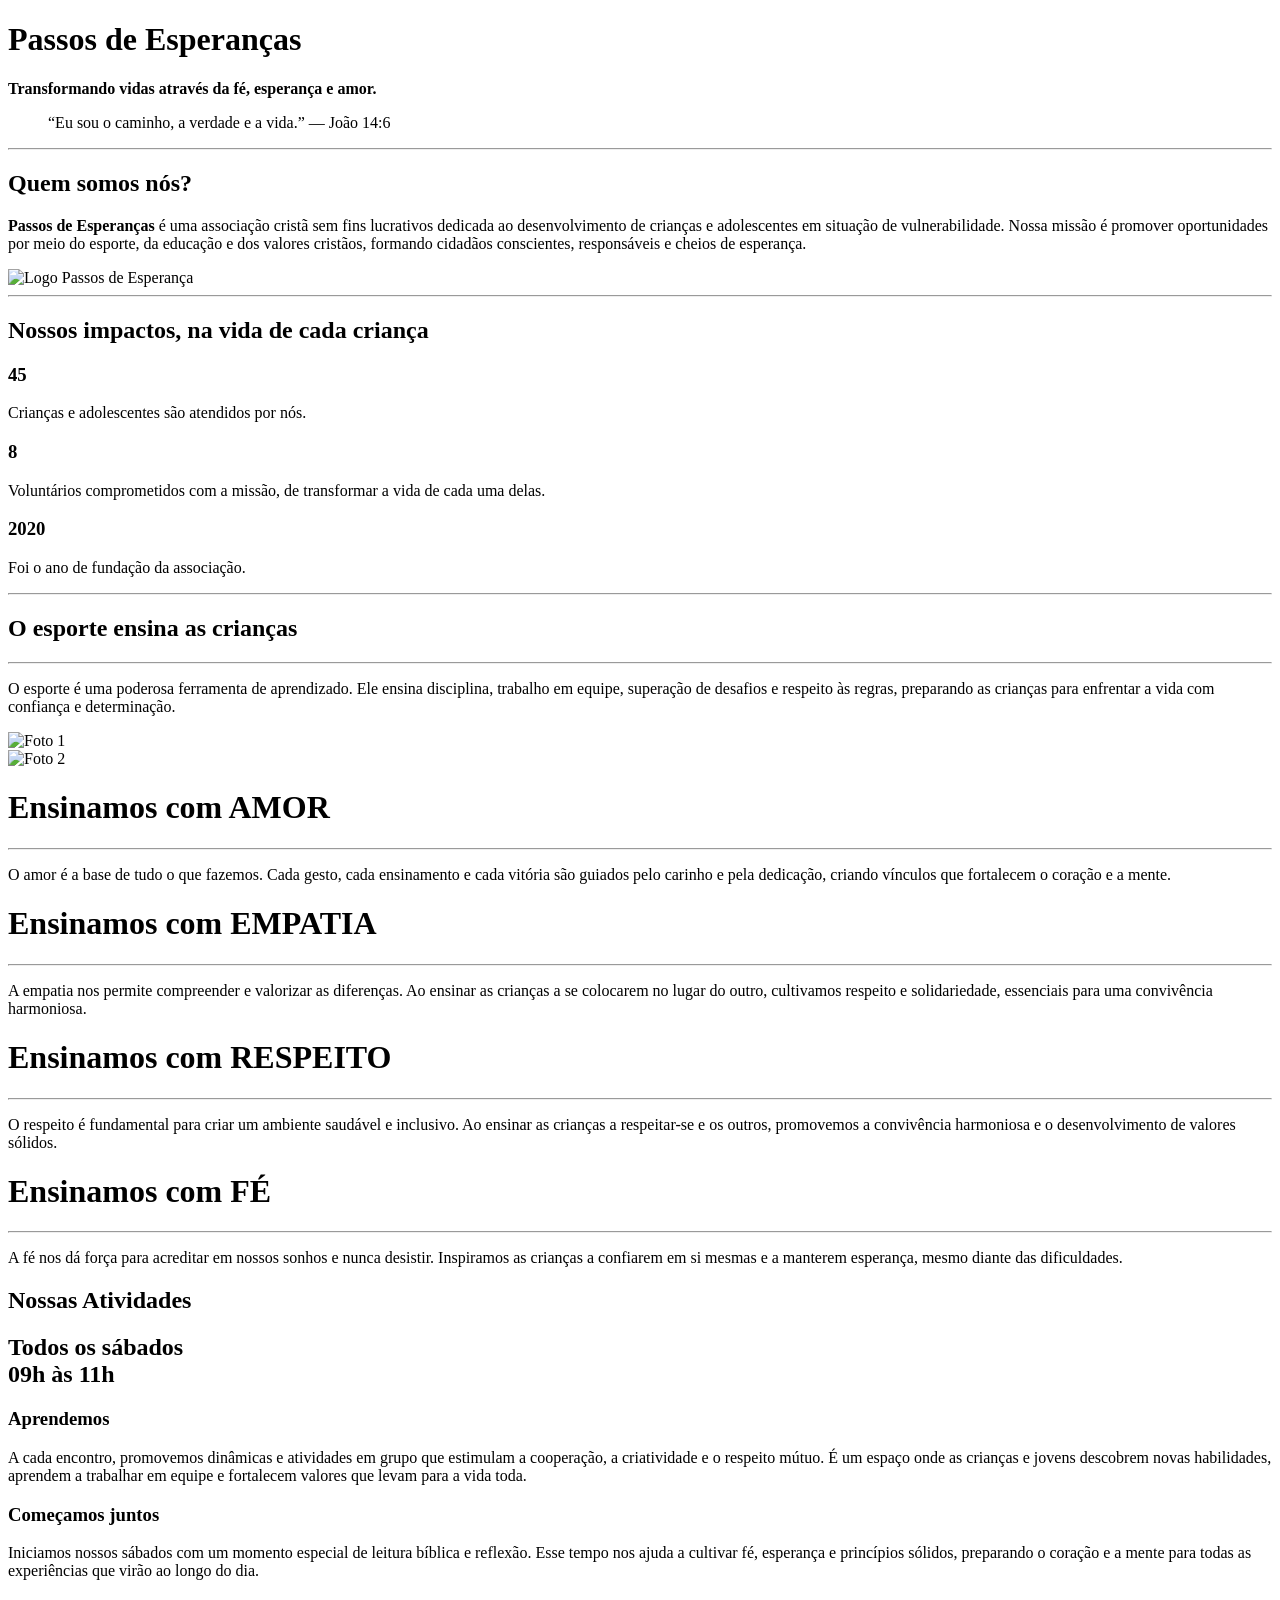
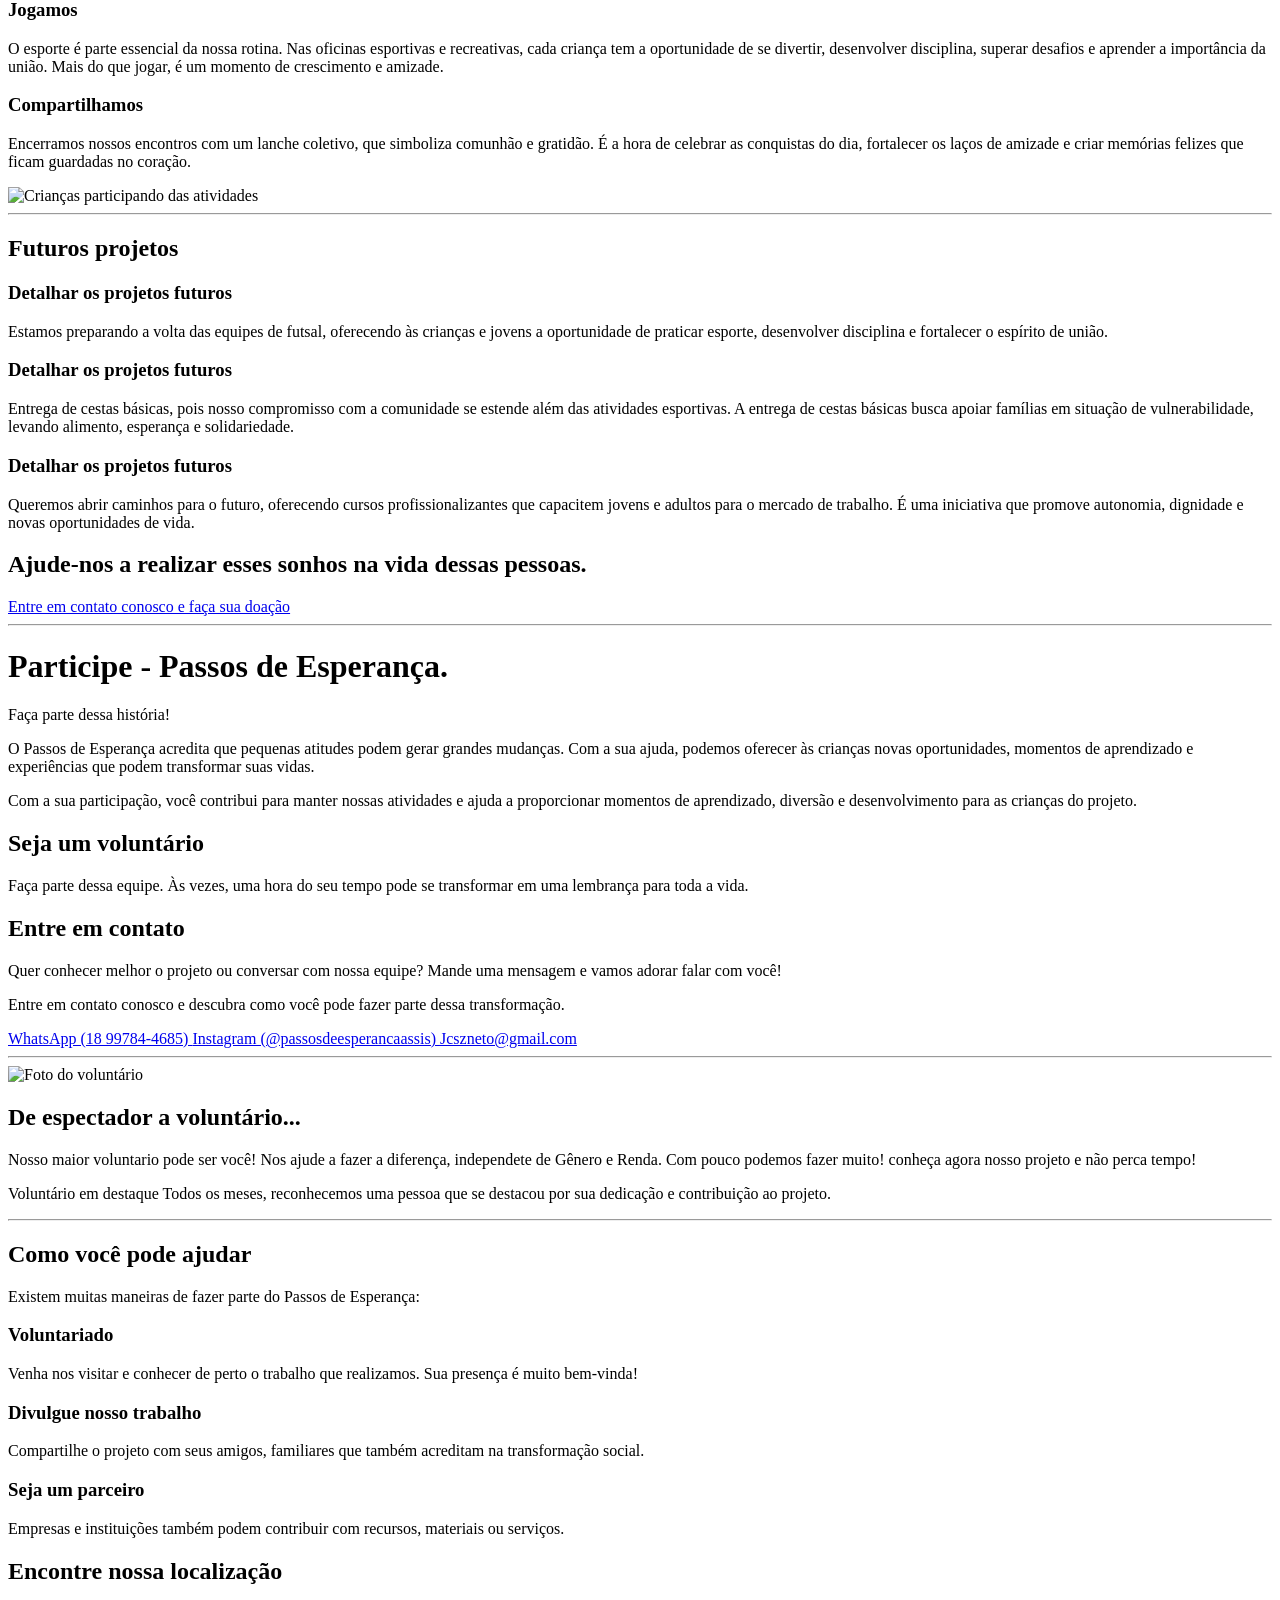
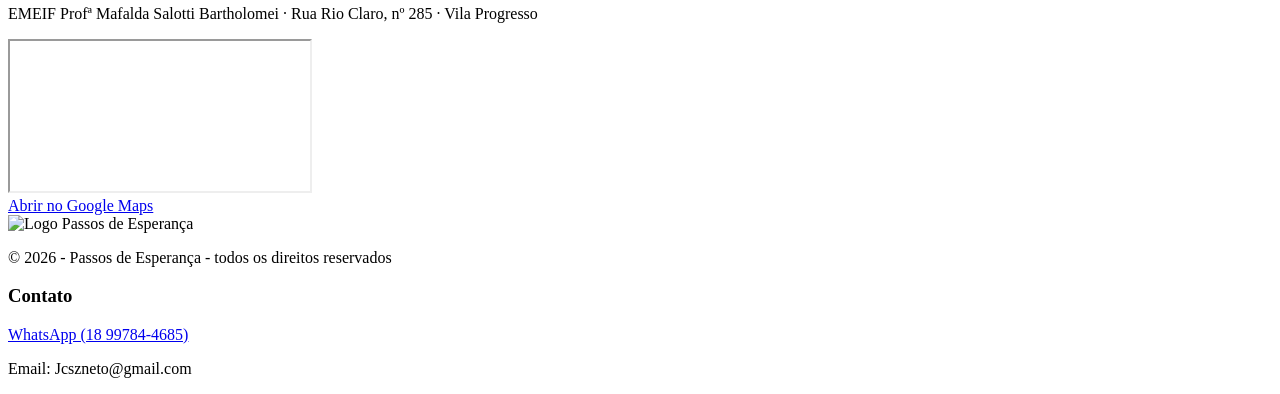
==== commit 710487d2: "Update atualizado.html" ====
--- a/Public/atualizado.html
+++ b/Public/atualizado.html
@@ -178,24 +178,15 @@
                         </p>
                     </article>
                 </div>
-
-                <article class="doacao-card" aria-labelledby="doacao-titulo">
-                    <h2 id="doacao-titulo">Faça sua doação</h2>
-                    <p>Nos ajude a realizar esses planos na vida de cada criança.</p>
-                    <div class="qrcode-placeholder" role="img" aria-label="Espaço reservado para a imagem do QR Code Pix">
-                        <span>Adicione aqui a imagem do QR Code Pix</span>
-                    </div>
-                    <label for="pix-link">Link Pix para copiar</label>
-                    <div class="pix-copiar">
-                        <input id="pix-link" type="text" value="" placeholder="O link Pix será adicionado aqui" autocomplete="off" readonly>
-                        <button type="button" id="copiar-pix" disabled>Copiar Pix</button>
-                    </div>
-                    <p class="pix-status" id="pix-status" aria-live="polite"></p>
-                </article>
+                <aside class="doacao-card">
+                    <h2>Ajude-nos a realizar esses sonhos na vida dessas pessoas.</h2>
+                    <a class="doacao-botao" href="https://wa.me/5518997844685" target="_blank" rel="noopener noreferrer">
+                        Entre em contato conosco e faça sua doação
+                    </a>
+                </aside>
             </div>
         </section>
-    </main>
-</header>
+    </header>
 <hr>
 
     <main>
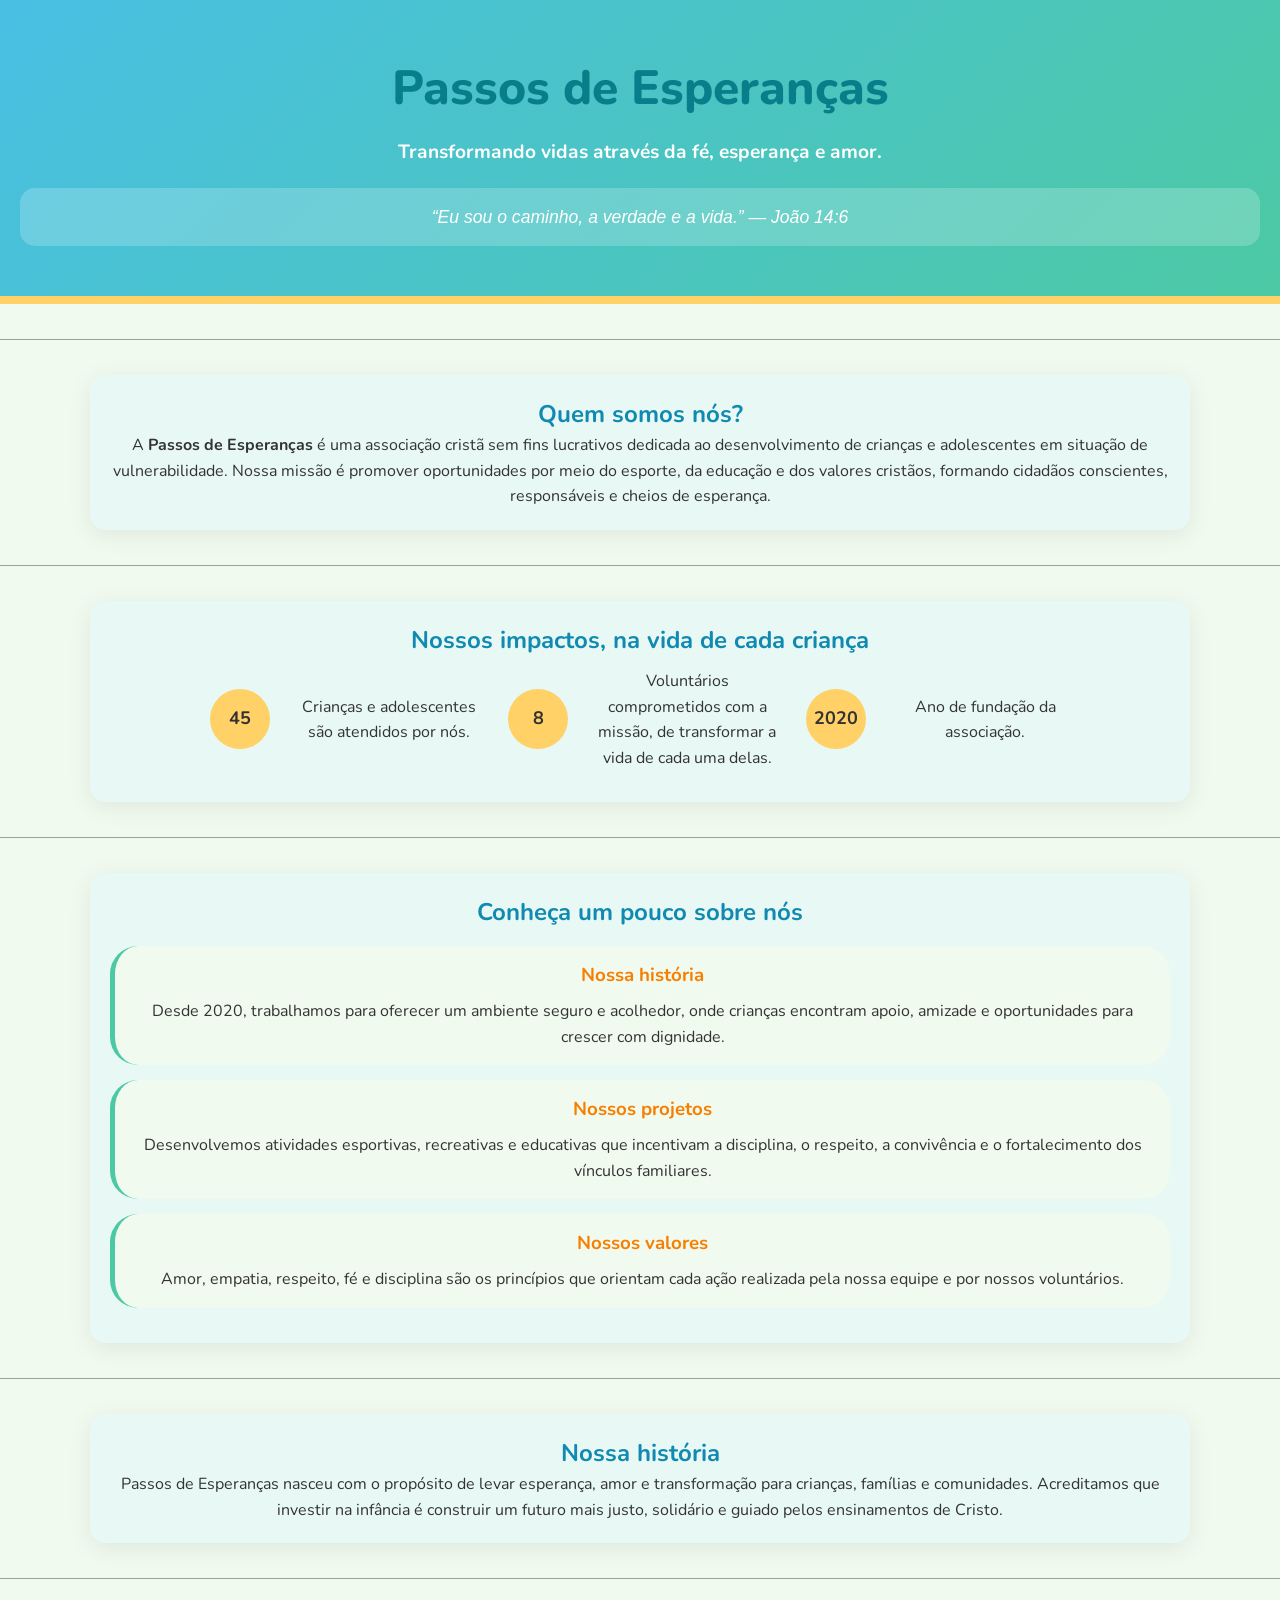
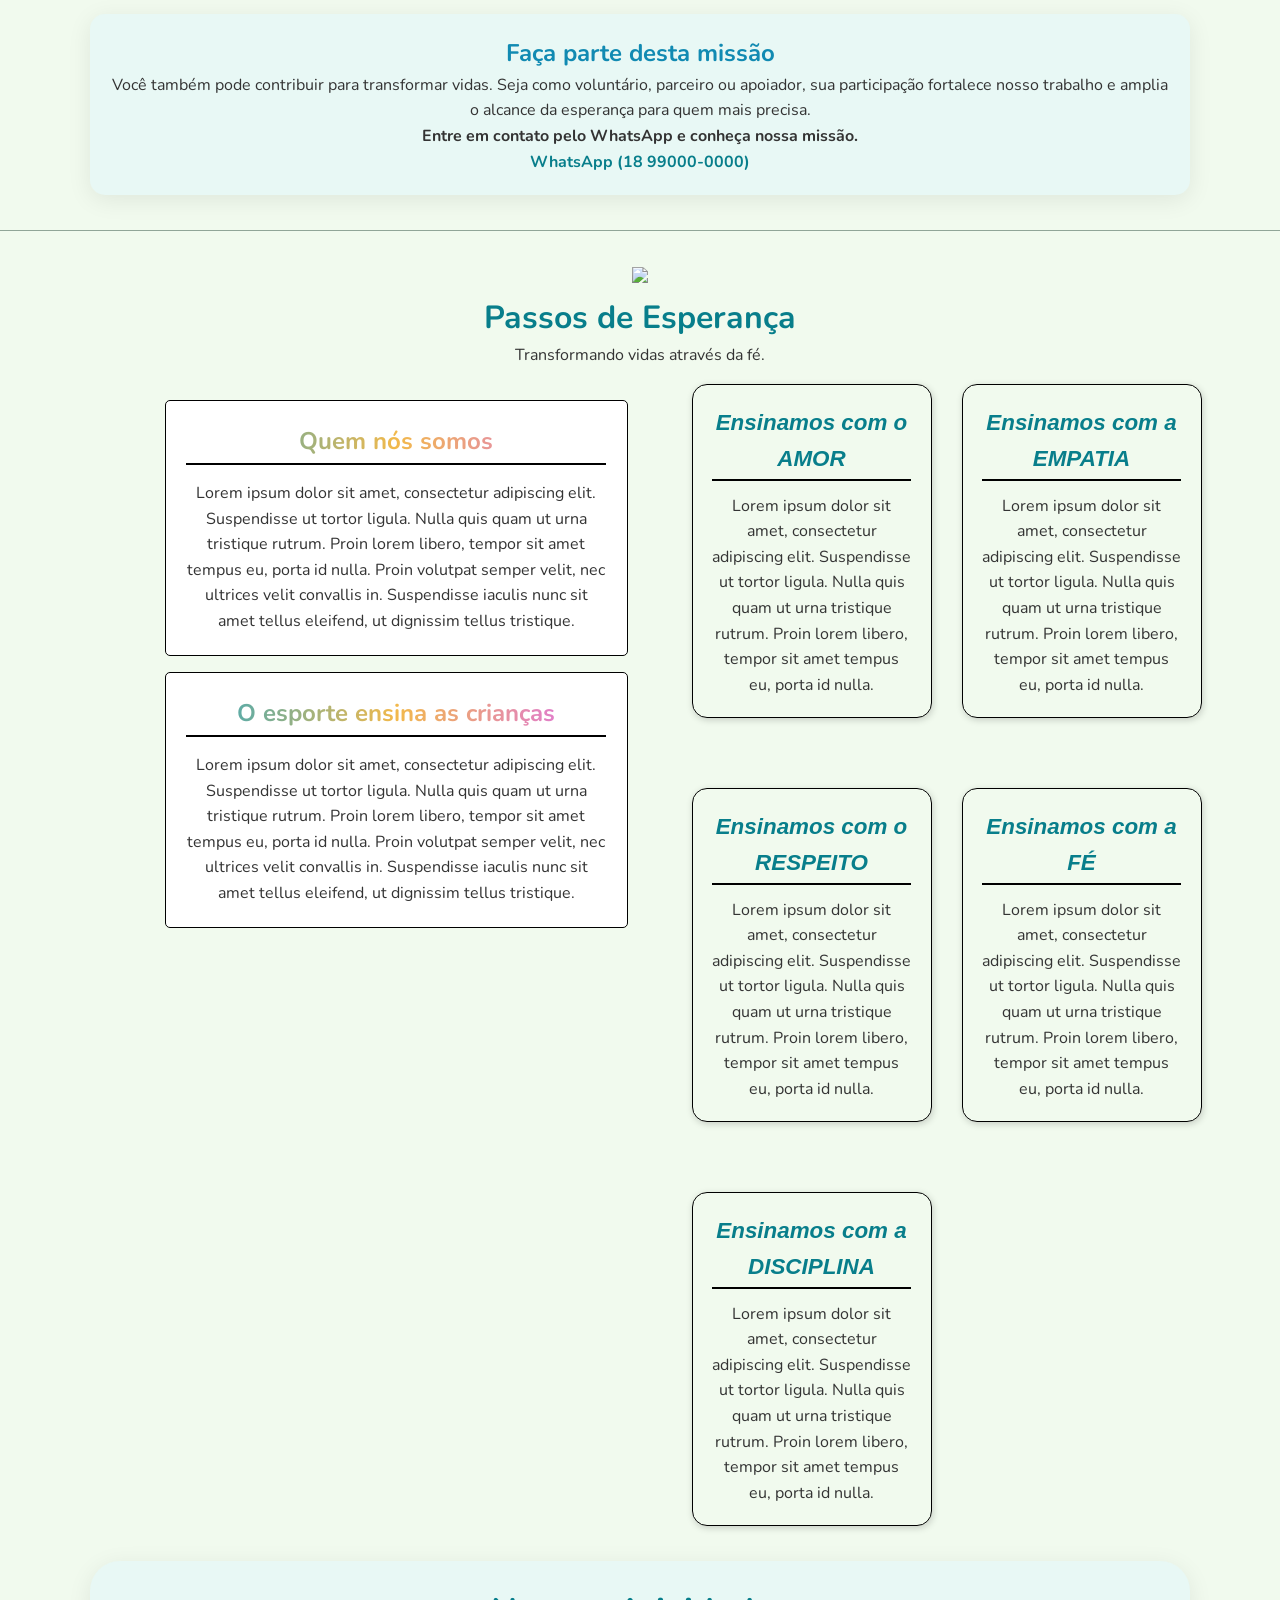
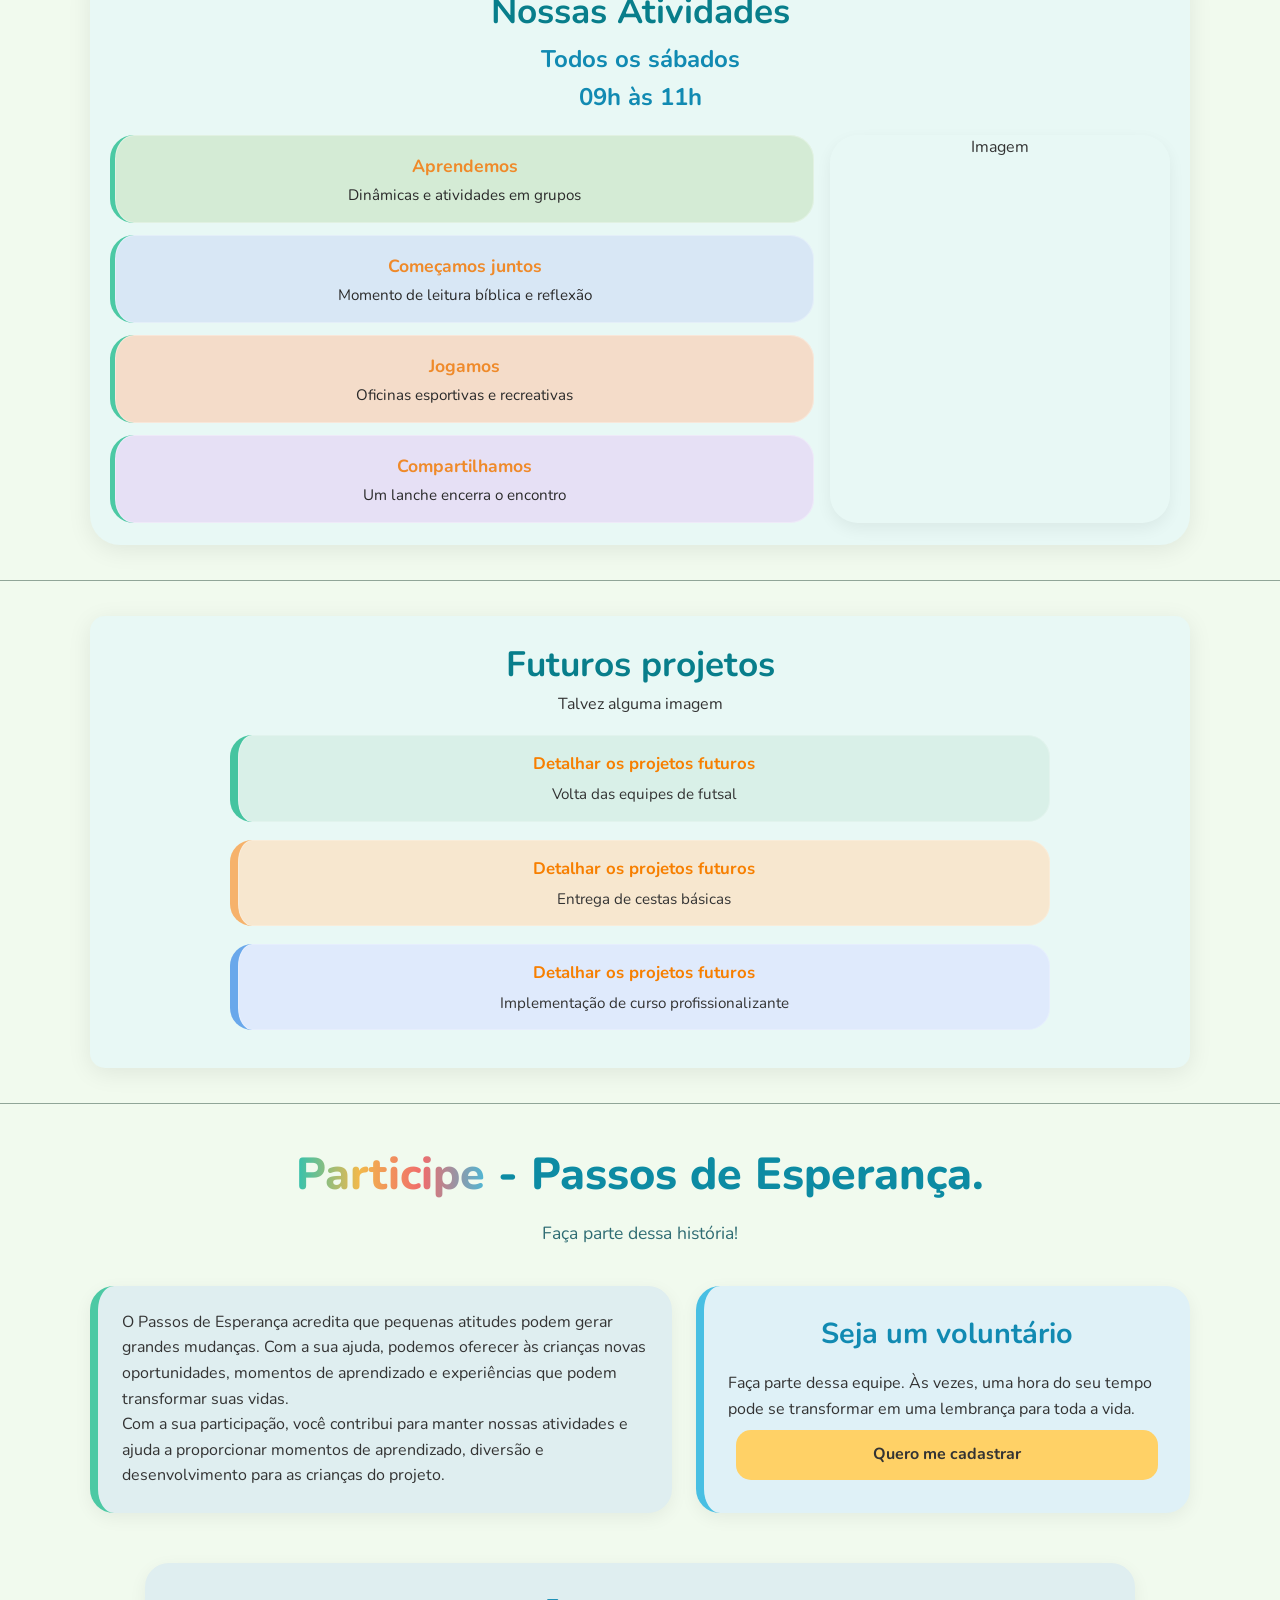
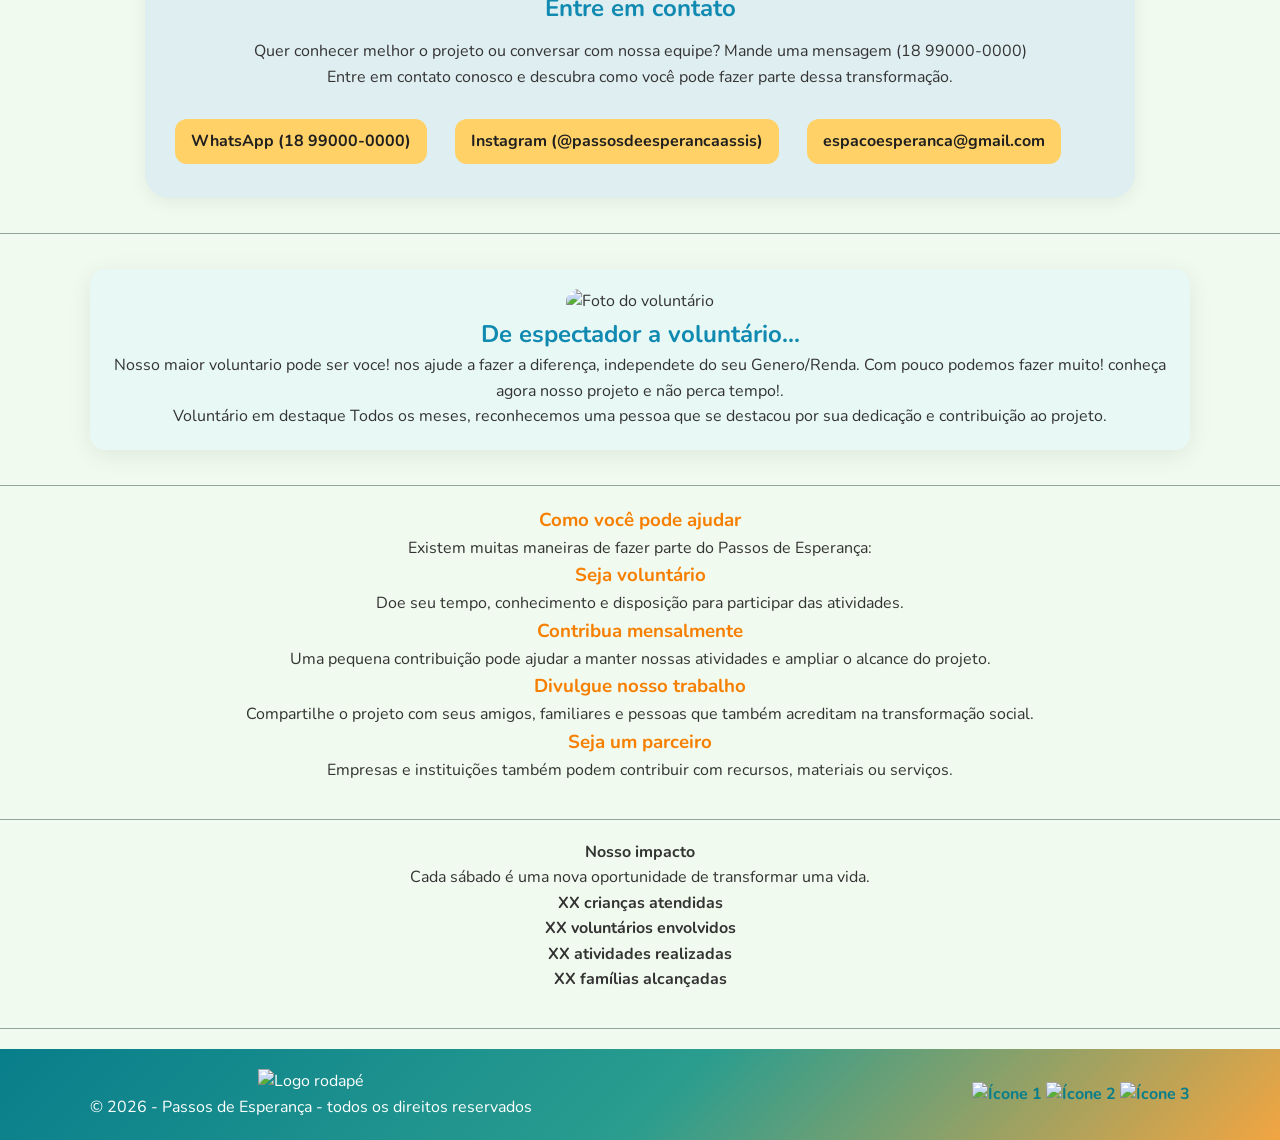
==== commit a87945b3: "as" ====
--- a/Public/atualizado.html
+++ b/Public/atualizado.html
@@ -4,7 +4,7 @@
     <meta charset="UTF-8">
     <meta name="viewport" content="width=device-width, initial-scale=1.0">
     <title>Passos de Esperanças</title>
-    <link rel="stylesheet" href="style.css">
+    <link rel="stylesheet" href="../Resources/Css/style.css">
 </head>
 
 <body>
@@ -16,19 +16,15 @@
         </blockquote>
     </header>
     <hr>
-    <section class="quem-somos-section">
-        <div class="quem-somos-texto">
-            <h2>Quem somos nós?</h2>
-            <p>
-                <strong>Passos de Esperanças</strong> é uma associação cristã sem fins lucrativos
-                dedicada ao desenvolvimento de crianças e adolescentes em situação de vulnerabilidade.
-                Nossa missão é promover oportunidades por meio do esporte, da educação e dos valores
-                cristãos, formando cidadãos conscientes, responsáveis e cheios de esperança.
-            </p>
-        </div>
-        <div class="quem-somos-foto">
-            <img src="Logo%202.png" alt="Logo Passos de Esperança">
-        </div>
+
+    <section>
+        <h2>Quem somos nós?</h2>
+        <p>
+            A <strong>Passos de Esperanças</strong> é uma associação cristã sem fins lucrativos
+            dedicada ao desenvolvimento de crianças e adolescentes em situação de vulnerabilidade.
+            Nossa missão é promover oportunidades por meio do esporte, da educação e dos valores
+            cristãos, formando cidadãos conscientes, responsáveis e cheios de esperança.
+        </p>
     </section>
     <hr>
 
@@ -36,67 +32,116 @@
         <h2>Nossos impactos, na vida de cada criança</h2>
         <h3>45</h3>
         <p>Crianças e adolescentes são atendidos por nós.</p>
+
         <h3>8</h3>
         <p>Voluntários comprometidos com a missão, 
-            de transformar a vida de cada uma delas.
-        </p>
+            de transformar a vida de cada uma delas.</p>
+
         <h3>2020</h3>
-        <p>Foi o ano de fundação da associação.</p>
+        <p>Ano de fundação da associação.</p>
+    </section>
+    <hr>
+
+    <section class="sobre-nos">
+        <h2>Conheça um pouco sobre nós</h2>
+        <article class="card-sobre-nos card-historia">
+            <h3>Nossa história</h3>
+            <p>
+                Desde 2020, trabalhamos para oferecer um ambiente seguro e acolhedor,
+                onde crianças encontram apoio, amizade e oportunidades para crescer com dignidade.
+            </p>
+        </article>
+
+        <article class="card-sobre-nos card-projetos">
+            <h3>Nossos projetos</h3>
+            <p>
+                Desenvolvemos atividades esportivas, recreativas e educativas que incentivam
+                a disciplina, o respeito, a convivência e o fortalecimento dos vínculos familiares.
+            </p>
+        </article>
+
+        <article class="card-sobre-nos card-valores">
+            <h3>Nossos valores</h3>
+            <p>
+                Amor, empatia, respeito, fé e disciplina são os princípios que orientam cada
+                ação realizada pela nossa equipe e por nossos voluntários.
+            </p>
+        </article>
+    </section>
+    <hr>
+
+    <section>
+        <h2>Nossa história</h2>
+        <p>
+             Passos de Esperanças nasceu com o propósito de levar esperança, amor e transformação
+            para crianças, famílias e comunidades. Acreditamos que investir na infância é construir
+            um futuro mais justo, solidário e guiado pelos ensinamentos de Cristo.
+        </p>
+    </section>
+    <hr>
+
+    <section>
+        <h2>Faça parte desta missão</h2>
+        <p>
+            Você também pode contribuir para transformar vidas. Seja como voluntário, parceiro
+            ou apoiador, sua participação fortalece nosso trabalho e amplia o alcance da esperança
+            para quem mais precisa.
+        </p>
+        <p>
+            <strong>Entre em contato pelo WhatsApp e conheça nossa missão.</strong>
+        </p>
+        <a href="https://wa.me/5518990000000" target="_blank">WhatsApp (18 99000-0000)</a>
     </section>
     <hr>
 
     <main>
-        <div class="principal">
-            <div class="main_section">
+        <div class="main_intro">
+            <div class="main_intro_img">
+                <img src="../Resources/Images/fundo_preto.avif">
+                <div class="main_intro_tex">
+                    <h1>Passos de Esperança</h1>
+                    <p>Transformando vidas através da fé.</p>
+                </div>
+            </div>
+        </div>
+        <div class="main_section">
             <div class="desc">
                 <div class="desc_text">
+                    <h2>Quem nós somos</h2><hr>
+                    <p>Lorem ipsum dolor sit amet, consectetur adipiscing elit. Suspendisse ut tortor ligula. Nulla quis quam ut urna tristique rutrum. Proin lorem libero, tempor sit amet tempus eu, porta id nulla. Proin volutpat semper velit, nec ultrices velit convallis in. Suspendisse iaculis nunc sit amet tellus eleifend, ut dignissim tellus tristique.</p>
+                </div>
+                <div class="desc_text">
                     <h2>O esporte ensina as crianças</h2><hr>
-                    <p>O esporte é uma poderosa ferramenta de aprendizado. 
-                     Ele ensina disciplina, trabalho em equipe, superação de desafios e respeito às regras,
-                     preparando as crianças para enfrentar a vida com confiança e determinação.</p>
-                </div>
-                <div class="photo-card">
-                    <img src="foto%201.jpeg" alt="Foto 1">
-                </div>
-                <div class="photo-card">
-                    <img src="Foto%202.jpeg" alt="Foto 2">
+                    <p>Lorem ipsum dolor sit amet, consectetur adipiscing elit. Suspendisse ut tortor ligula. Nulla quis quam ut urna tristique rutrum. Proin lorem libero, tempor sit amet tempus eu, porta id nulla. Proin volutpat semper velit, nec ultrices velit convallis in. Suspendisse iaculis nunc sit amet tellus eleifend, ut dignissim tellus tristique.</p>
                 </div>
             </div>
             <div class="cards">
-                <div class="card valor-amor">
-                    <h1>Ensinamos com AMOR</h1><hr>
-                    <p>O amor é a base de tudo o que fazemos.
-                     Cada gesto, cada ensinamento e cada vitória são guiados pelo carinho e pela dedicação, 
-                     criando vínculos que fortalecem o coração e a mente.</p>
-                </div>
-                <div class="card valor-empatia">
-                    <h1>Ensinamos com EMPATIA</h1><hr>
-                    <p>A empatia nos permite compreender e valorizar as diferenças. 
-                     Ao ensinar as crianças a se colocarem no lugar do outro, cultivamos respeito e solidariedade, 
-                     essenciais para uma convivência harmoniosa.</p>
-                </div>
-                <div class="card valor-respeito">
-                    <h1>Ensinamos com RESPEITO</h1><hr>
-                    <p>O respeito é fundamental para criar um ambiente saudável e inclusivo. 
-                    Ao ensinar as crianças a respeitar-se e os outros,
-                     promovemos a convivência harmoniosa 
-                     e o desenvolvimento de valores sólidos.</p>
-                </div>
-                <div class="card valor-fe">
-                    <h1>Ensinamos com FÉ</h1><hr>
-                    <p>A fé nos dá força para acreditar em nossos sonhos e nunca desistir. 
-                     Inspiramos as crianças a confiarem em si mesmas
-                     e a manterem esperança, mesmo diante das dificuldades.</p>
-                </div>
-            </div>
-        </div>
-                </div>
-            </div>
+                <div class="card valor_amarelo">
+                    <h1>Ensinamos com o AMOR</h1><hr>
+                    <p>Lorem ipsum dolor sit amet, consectetur adipiscing elit. Suspendisse ut tortor ligula. Nulla quis quam ut urna tristique rutrum. Proin lorem libero, tempor sit amet tempus eu, porta id nulla.</p>
+                </div>
+                <div class="card valor_azul">
+                    <h1>Ensinamos com a EMPATIA</h1><hr>
+                    <p>Lorem ipsum dolor sit amet, consectetur adipiscing elit. Suspendisse ut tortor ligula. Nulla quis quam ut urna tristique rutrum. Proin lorem libero, tempor sit amet tempus eu, porta id nulla.</p>
+                </div>
+                <div class="card valor_amarelo">
+                    <h1>Ensinamos com o RESPEITO</h1><hr>
+                    <p>Lorem ipsum dolor sit amet, consectetur adipiscing elit. Suspendisse ut tortor ligula. Nulla quis quam ut urna tristique rutrum. Proin lorem libero, tempor sit amet tempus eu, porta id nulla.</p>
+                </div>
+                <div class="card valor_azul">
+                    <h1>Ensinamos com a FÉ</h1><hr>
+                    <p>Lorem ipsum dolor sit amet, consectetur adipiscing elit. Suspendisse ut tortor ligula. Nulla quis quam ut urna tristique rutrum. Proin lorem libero, tempor sit amet tempus eu, porta id nulla.</p>
+                </div>
+                <div class="card valor_amarelo">
+                    <h1>Ensinamos com a DISCIPLINA</h1><hr>
+                    <p>Lorem ipsum dolor sit amet, consectetur adipiscing elit. Suspendisse ut tortor ligula. Nulla quis quam ut urna tristique rutrum. Proin lorem libero, tempor sit amet tempus eu, porta id nulla.</p>
+                </div>
+            </div>
+        </div>
+    </main>
         </div>   
     </div>    
-    </main>
-
-    <div class="section-divider"></div>
+
      <section class="atividades-section">
             <h1>Nossas Atividades</h1>
             <h2>
@@ -109,90 +154,73 @@
                     <article class="atividade-card card-1">
                         <h3>Aprendemos</h3>
                         <p>
-                         A cada encontro, promovemos dinâmicas e atividades em grupo que estimulam a cooperação, 
-                         a criatividade e o respeito mútuo. É um espaço onde as crianças e jovens descobrem novas habilidades, 
-                         aprendem a trabalhar em equipe e fortalecem valores que levam para a vida toda.
+                            Dinâmicas e atividades
+                            em grupos
                         </p>
                     </article>
                     <article class="atividade-card card-2">
                         <h3>Começamos juntos</h3>
                         <p>
-                         Iniciamos nossos sábados com um momento especial de leitura bíblica e reflexão. 
-                         Esse tempo nos ajuda a cultivar fé, esperança e princípios sólidos, 
-                         preparando o coração e a mente para todas as experiências que virão ao longo do dia.
+                            Momento de leitura
+                            bíblica e reflexão
                         </p>
                     </article>
                     <article class="atividade-card card-3">
                         <h3>Jogamos</h3>
                         <p>
-                         O esporte é parte essencial da nossa rotina. 
-                         Nas oficinas esportivas e recreativas, cada criança tem a oportunidade de se divertir, 
-                         desenvolver disciplina, superar desafios e aprender a importância da união. Mais do que jogar, 
-                         é um momento de crescimento e amizade.
+                            Oficinas esportivas
+                            e recreativas
                         </p>
                     </article>
                     <article class="atividade-card card-4">
                         <h3>Compartilhamos</h3>
                         <p>
-                         Encerramos nossos encontros com um lanche coletivo,
-                         que simboliza comunhão e gratidão. É a hora de celebrar as conquistas do dia, 
-                         fortalecer os laços de amizade e criar memórias felizes que ficam guardadas no coração.
+                            Um lanche encerra
+                            o encontro
                         </p>
                     </article>
                 </div>
 
-                <div class="atividade-imagem">
-                    <img src="Nossas%20atividades.jpeg" alt="Crianças participando das atividades">
+                <div class="atividade-imagem" aria-label="Card para imagem">
+                    <span>Imagem</span>
                 </div>
             </div>
         </section>
         <hr>
-        <section class="projetos-section">
+        <section>
             <h1>Futuros projetos</h1>
-            <div class="projetos-layout">
-                <div class="lista-projetos">
-                    <article class="projeto-card projeto-1">
-                        <h3>Detalhar os projetos futuros</h3>
-                        <p>
-                         Estamos preparando a volta das equipes de futsal, 
-                         oferecendo às crianças e jovens a oportunidade de praticar esporte,
-                         desenvolver disciplina e fortalecer o espírito de união.
-                        </p>
-                    </article>
-                    <article class="projeto-card projeto-2">
-                        <h3>Detalhar os projetos futuros</h3>
-                        <p>
-                         Entrega de cestas básicas, pois nosso compromisso com a comunidade se 
-                         estende além das atividades esportivas. 
-                         A entrega de cestas básicas busca apoiar famílias em situação de vulnerabilidade, 
-                         levando alimento, esperança e solidariedade.
-                        </p>
-                    </article>
-                    <article class="projeto-card projeto-3">
-                        <h3>Detalhar os projetos futuros</h3>
-                        <p>
-                         Queremos abrir caminhos para o futuro, 
-                         oferecendo cursos profissionalizantes que capacitem jovens e
-                         adultos para o mercado de trabalho. 
-                         É uma iniciativa que promove autonomia, dignidade e novas oportunidades de vida.
-                        </p>
-                    </article>
-                </div>
-                <aside class="doacao-card">
-                    <h2>Ajude-nos a realizar esses sonhos na vida dessas pessoas.</h2>
-                    <a class="doacao-botao" href="https://wa.me/5518997844685" target="_blank" rel="noopener noreferrer">
-                        Entre em contato conosco e faça sua doação
-                    </a>
-                </aside>
-            </div>
+            <p>Talvez alguma imagem</p>
+            <article class="projeto-card projeto-1">
+                <h3>Detalhar os projetos futuros</h3>
+                <p>
+                    Volta das equipes de futsal
+                </p>
+            </article>
+            <article class="projeto-card projeto-2">
+                <h3>Detalhar os projetos futuros</h3>
+                <p>
+                    Entrega de cestas básicas
+                </p>
+            </article>
+            <article class="projeto-card projeto-3">
+                <h3>Detalhar os projetos futuros</h3>
+                <p>
+                    Implementação de curso
+                    profissionalizante
+                </p>
+            </article>
         </section>
-    </header>
-<hr>
+    </main>
+      </header>
+
+
+    <hr>
 
     <main>
         <h1 class="participe-titulo">
             <span class="titulo-participe">Participe</span> - Passos de Esperança.
         </h1>
+
         <p class="participe-intro">
             Faça parte dessa história!
         </p>
@@ -204,6 +232,7 @@
                     Com a sua ajuda, podemos oferecer às crianças novas oportunidades, momentos de
                     aprendizado e experiências que podem transformar suas vidas.
                 </p>
+
                 <p>
                     Com a sua participação, você contribui para manter nossas atividades e ajuda a
                     proporcionar momentos de aprendizado, diversão e desenvolvimento para as crianças
@@ -213,123 +242,158 @@
 
             <article class="participe-card participe-card-direita">
                 <h2>Seja um voluntário</h2>
+
                 <p>
                     Faça parte dessa equipe. Às vezes, uma hora do seu tempo pode se transformar em
                     uma lembrança para toda a vida.
                 </p>
+
+                <a href="#" class="botao-cadastrar">Quero me cadastrar</a>
+            </article>
         </div>
 
         <section class="contato-card">
             <h2>
                 Entre em contato
             </h2>
+
             <p>
                 Quer conhecer melhor o projeto ou conversar com nossa equipe?
-                Mande uma mensagem e vamos adorar falar com você!
-            </p>
+                Mande uma mensagem (18 99000-0000)
+            </p>
+
             <p>
                 Entre em contato conosco e descubra como você pode fazer parte dessa transformação.
             </p>
 
             <div class="links-contato">
                 <a href="https://wa.me/5518997844685" target="_blank">
-                    WhatsApp (18 99784-4685)
-                </a>
+                    WhatsApp (18 99000-0000)
+                </a>
+
                 <a href="https://www.instagram.com/passosdeesperancaassis?stkn=MXU1dTA1ZWQzenB1bQ==" target="_blank">
                     Instagram (@passosdeesperancaassis)
                 </a>
-                <a href="mailto:Jcszneto@gmail.com">
-                    Jcszneto@gmail.com
+
+                <a href="mailto:jcszneto@gmail.com">
+                    espacoesperanca@gmail.com
                 </a>
             </div>
         </section>
     </main>
     <hr>
 
-    <section class="destaque-voluntario">
-        <div class="foto-voluntario-card">
-            <img src="Foto do voluntario.jpeg" alt="Foto do voluntário">
-        </div>
-        <div class="texto-voluntario-card">
+    <section>
+        <div>
+            <img src="ajude.jpg"
+                 alt="Foto do voluntário"
+                 width="200">
+
+        </div>
+
+        <div>
             <h2>
                 De espectador a voluntário...
             </h2>
-            <p>
-                Nosso maior voluntario pode ser você! Nos ajude a fazer a diferença, 
-                independete de Gênero e Renda. Com pouco podemos fazer muito! 
-                conheça agora nosso projeto e não perca tempo!
+
+            <p>
+                Nosso maior voluntario pode ser voce! nos ajude a fazer a diferença, independete do seu Genero/Renda.
+                Com pouco podemos fazer muito! conheça agora nosso projeto e não perca tempo!.
    
             </p>
-            <p>
-                Voluntário em destaque Todos os meses, 
-                reconhecemos uma pessoa que se destacou por sua dedicação e 
-                contribuição ao projeto.
-            </p>
-        </div>
-
-    </section>
-
-    <hr>
-    <section class="ajuda-section">
-        <h2>Como você pode ajudar</h2>
-        <p class="ajuda-intro">Existem muitas maneiras de fazer parte do Passos de Esperança:</p>
-
-        <div class="ajuda-grid">
-            <article class="ajuda-item ajuda-voluntario">
-                <h3>Voluntariado</h3>
-                <p>
-                    Venha nos visitar e conhecer de perto o trabalho que realizamos.
-                    Sua presença é muito bem-vinda!
-                </p>
-            </article>
-            <article class="ajuda-item ajuda-divulgue">
-                <h3>Divulgue nosso trabalho</h3>
-                <p>Compartilhe o projeto com seus amigos,
-                familiares que também acreditam na transformação social.</p>
-            </article>
-            <article class="ajuda-item ajuda-parceiro">
-                <h3>Seja um parceiro</h3>
-                <p>Empresas e instituições também podem contribuir com recursos, 
-                materiais ou serviços.</p>
-            </article>
-        </div>
-     </section>
-
-    <section class="localizacao-section" aria-labelledby="localizacao-titulo">
-        <h2 id="localizacao-titulo">Encontre nossa localização</h2>
-        <p class="localizacao-endereco">
-            EMEIF Profª Mafalda Salotti Bartholomei · Rua Rio Claro, nº 285 · Vila Progresso
-        </p>
-        <div class="mapa-container">
-            <iframe
-                src="https://www.google.com/maps?q=EMEIF+Prof%C2%AA+Mafalda+Salotti+Bartholomei,+Rua+Rio+Claro,+285,+Vila+Progresso,+Assis,+SP&output=embed"
-                title="Mapa da EMEIF Profª Mafalda Salotti Bartholomei, em Vila Progresso"
-                loading="lazy"
-                referrerpolicy="no-referrer-when-downgrade"
-                allowfullscreen>
-            </iframe>
-        </div>
-        <a class="localizacao-link" href="https://www.google.com/maps/search/?api=1&query=EMEIF+Prof%C2%AA+Mafalda+Salotti+Bartholomei,+Rua+Rio+Claro,+285,+Vila+Progresso,+Assis,+SP" target="_blank" rel="noopener noreferrer">
-            Abrir no Google Maps
-        </a>
-    </section>
+
+            <p>
+                Voluntário em destaque Todos os meses, reconhecemos uma pessoa que se destacou por sua dedicação e contribuição ao projeto.
+            </p>
+        </div>
+
+    </section>
+
+    <hr>
+      <h3> 
+        Como você pode ajudar
+     </h3>
+
+         <p>  
+             Existem muitas maneiras de fazer parte do Passos de Esperança: 
+        </p>
+
+         <h3> 
+         Seja voluntário 
+        </h3>   
+
+        <p>
+        Doe seu tempo, conhecimento e disposição para participar das atividades.
+        </p>
+
+         <h3>
+         Contribua mensalmente
+        </h3>
+
+        <p>
+         Uma pequena contribuição pode ajudar a manter nossas atividades e ampliar o alcance do projeto.
+         </p>
+
+         <h3>
+         Divulgue nosso trabalho
+        </h3>
+
+        <p>
+         Compartilhe o projeto com seus amigos, familiares e pessoas que também acreditam na transformação social.
+        </p>
+
+        <h3>
+         Seja um parceiro
+        </h3>
+
+        <p>
+         Empresas e instituições também podem contribuir com recursos, materiais ou serviços.
+        </p>
+         <hr>
+
+        <h4>
+         Nosso impacto
+        </h4>
+
+        <p>
+         Cada sábado é uma nova oportunidade de transformar uma vida.
+        </p>
+
+        <h4>
+        XX crianças atendidas
+        </h4>
+
+        <h4>
+        XX voluntários envolvidos
+        </h4>
+
+        <h4>
+        XX atividades realizadas                    
+        </h4>
+
+        <h4>
+           XX famílias alcançadas
+        </h4>
+     <hr>
 
     <footer>
         <div class="rodape">
             <div class="direitos">
-                 <div class="logo-rodape">
-                    <img src="Logo%20Passo%20Esperan%C3%A7a.jpeg" alt="Logo Passos de Esperança">
-                </div>
+                <img src="" alt="Logo rodapé">
                 <p>© 2026 - Passos de Esperança - todos os direitos reservados</p>
             </div>
-
-            <div class="contato-rodape">
-                <h3>Contato</h3>
-                <a href="https://wa.me/5518997844685" target="_blank"> WhatsApp (18 99784-4685)</a>
-                <p>Email: Jcszneto@gmail.com</p>
+            <div class="icones_rodape">
+                <a href="">
+                    <img src="" alt="Ícone 1">
+                </a>
+                <a href="">
+                    <img src="" alt="Ícone 2">
+                </a>
+                <a href="">
+                    <img src="" alt="Ícone 3">
+                </a>
             </div>
         </div>
     </footer>
-    <script src="script.js" defer></script>
 </body>
 </html>
--- a/Resources/Css/style.css
+++ b/Resources/Css/style.css
@@ -0,0 +1,806 @@
+@import url('https://fonts.googleapis.com/css2?family=Nunito:wght@400;600;700;800&display=swap');
+/*FONTE E RESET*/
+* {
+    margin: 0;
+    padding: 0;
+    box-sizing: border-box;
+    text-align: center;
+}
+
+body {
+    font-family: "Nunito", sans-serif;
+    background-color: #f1faee;
+    color: #333;
+    line-height: 1.6;
+}
+
+/* 2. ESTILOS GLOBAIS*/
+h1 {color: #087E8B; }
+h2 { color: #118AB2; }
+h3 { color: #F77F00; }
+
+section h1 {
+    font-size: 2.2rem;
+}
+
+main {
+    width: 90%;
+    max-width: 1100px;
+    margin: 35px auto;
+}
+
+section {
+    width: 90%;
+    max-width: 1100px;
+    margin: 35px auto;
+    padding: 20px;
+    background-color: #E8F8F5;
+    border-radius: 15px;
+    box-shadow: 0 5px 25px rgba(0,0,0,0.08);
+}
+
+article {
+    background-color: #F1FAEE;
+    padding: 15px;
+    margin: 15px 0;
+    border-radius: 28px;
+    border-left: 5px solid #4CC9A4;
+}
+article h3 {
+    margin-bottom: 8px;
+}
+
+section article {
+    transition: 0.3s;
+}
+section article:hover {
+    transform: translateY(-4px);
+}
+
+section img {
+    max-width: 100%;
+    border-radius: 20px;
+}
+section > div img {
+    width: 250px;
+    height: 250px;
+    object-fit: cover;
+}
+
+body > hr {
+    width: 100vw;
+    margin-left: calc(50% - 50vw);
+    border: 0;
+    border-top: 1px solid rgba(27, 61, 47, 0.45);
+    margin-top: 35px;
+    margin-bottom: 20px;
+}
+
+/*Links dentro do a*/
+a {
+    text-decoration: none;
+    color: #087E8B;
+    font-weight: 700;
+}
+
+main a {
+    display: inline-block;
+    background-color: #FFD166;
+    color: #333;
+    padding: 12px 20px;
+    margin: 8px;
+    border-radius: 15px;
+}
+main a:hover {
+    background-color: #4CC9A4;
+    color: white;
+}
+
+/*3. CABEÇALHO*/
+header {
+    background: linear-gradient(135deg, #48BFE3, #4CC9A4);
+    color: white;
+    text-align: center;
+    padding: 50px 20px;
+    border-bottom: 8px solid #FFD166;
+}
+
+header h1 {
+    font-size: 3rem;
+    font-weight: 800;
+    margin-bottom: 10px;
+}
+header p {
+    font-size: 1.2rem;
+}
+blockquote {
+    margin-top: 20px;
+    font-size: 1.1rem;
+    font-style: italic;
+    background-color: rgba(255,255,255,0.2);
+    padding: 15px;
+    border-radius: 15px;
+}
+
+/*4. QUEM SOMOS*/
+.quem-somos-section {
+    display: grid;
+    grid-template-columns: minmax(0, 1.6fr) minmax(220px, 0.8fr);
+    align-items: center;
+    gap: 24px;
+}
+
+.quem-somos-foto {
+    min-height: 190px;
+    display: flex;
+    align-items: center;
+    justify-content: center;
+    overflow: hidden;
+    border: 1.5px solid #000000;
+    border-radius: 18px;
+    background: linear-gradient(135deg, #edf8ee, #dfe8d8);
+    color: #0d6f80;
+    font-weight: 700;
+    box-shadow: 0 4px 12px rgba(0, 0, 0, 0.05);
+}
+.quem-somos-foto img {
+    display: block;
+    width: 100%;
+    height: 190px;
+    object-fit: contain;
+}
+
+/*5. IMPACTOS (45 / 8 / 2020) */
+section:nth-of-type(2) {
+    text-align: center;
+}
+
+section:nth-of-type(2) h3 {
+    display: inline-flex;
+    width: 60px;
+    height: 60px;
+    margin: 15px;
+    background-color: #FFD166;
+    color: #333;
+    border-radius: 50%;
+    align-items: center;
+    justify-content: center;
+    font-size: 18px;
+}
+section:nth-of-type(2) p {
+    display: inline-block;
+    width: 180px;
+    vertical-align: middle;
+    margin: 10px;
+}
+
+/*6. O ESPORTE ENSINA + CARDS DE VALORES*/
+.main_section {
+    padding-top: 1rem;
+    width: 100%;
+    display: flex;
+    align-items: flex-start;
+    justify-content: center;
+    gap: 3rem;
+}
+
+.desc {
+    width: 45%;
+}
+
+.desc_text {
+    background-color: #ffffff;
+    border: 1px solid #000000;
+    border-radius: 5px;
+    padding: 1.3rem;
+    margin: 1rem;
+}
+
+.desc_text h2 {
+    background: linear-gradient(90deg, #30a7c2, #f2b94b, #dc6cf0);
+    -webkit-background-clip: text;
+    background-clip: text;
+    -webkit-text-fill-color: transparent;
+    color: transparent;
+}
+
+.desc_text hr {
+    border: 1px solid #000000;
+    margin: 0.15rem 0 1rem 0;
+}
+
+.photo-card {
+    margin-top: 1.5rem;
+    width: 100%;
+    min-height: 220px;
+    overflow: hidden;
+    border: 1.5px solid #000000;
+    border-radius: 18px;
+    background: linear-gradient(135deg, #edf8ee, #dfe8d8);
+    display: flex;
+    align-items: center;
+    justify-content: center;
+    color: #0d6f80;
+    font-weight: 700;
+    font-size: 1.1rem;
+    box-shadow: 0 4px 12px rgba(0, 0, 0, 0.05);
+}
+.photo-card img {
+    display: block;
+    width: 100%;
+    height: 220px;
+    object-fit: cover;
+}
+
+.cards {
+    width: 40%;
+    display: grid;
+    grid-template-columns: 1fr 1fr;
+    gap: 70px 30px;
+}
+.card {
+    border: 1.5px solid #000000;
+    border-radius: 15px;
+    width: 15rem;
+    min-height: 15.625rem;
+    padding: 1.2rem;
+    box-sizing: border-box;
+    box-shadow: 1px 2px 7px 0px rgba(0, 0, 0, 0.18);
+}
+.valor-amor    { background-color: #dff3d8; }
+.valor-empatia { background-color: #d7ebf7; }
+.valor-respeito{ background-color: #f4e7c7; }
+.valor-fe      { background-color: #e6def7; }
+
+.card h1 {
+    font-size: 1.4rem;
+    font-style: italic;
+}
+.card hr {
+    border: 1px solid #000000;
+    margin: 0.15rem 0 0.8rem 0;
+}
+
+/*7. DIVISOR LARGO*/
+.section-divider {
+    width: 100vw;
+    max-width: none;
+    margin: 3rem 0 0 calc(50% - 50vw);
+    border-top: 3px solid rgba(27, 61, 47, 0.5);
+}
+
+
+/*8. NOSSAS ATIVIDADES*/
+.atividades-section {
+    background-color: #E8F8F5;
+    border-radius: 30px;
+    padding: 22px 20px;
+}
+
+.atividades-layout {
+    display: flex;
+    align-items: stretch;
+    gap: 16px;
+    margin-top: 18px;
+}
+
+.lista-atividades {
+    flex: 1;
+    display: grid;
+    gap: 12px;
+    min-width: 0;
+}
+
+.atividade-card {
+    margin: 0;
+    background-color: #d9eedd;
+    border-radius: 24px;
+    padding: 14px 18px;
+    min-height: 88px;
+    display: flex;
+    flex-direction: column;
+    justify-content: center;
+    box-shadow: inset 0 0 0 1px rgba(255,255,255,0.3);
+    transition: transform 0.2s ease, box-shadow 0.2s ease;
+}
+
+.atividade-card:hover {
+    transform: translateY(-2px);
+    box-shadow: 0 8px 18px rgba(0,0,0,0.08);
+}
+.atividade-card h3 {
+    font-size: 1.1rem;
+    margin-bottom: 6px;
+    color: #ef8a2a;
+}
+.atividade-card p {
+    font-size: 0.95rem;
+    line-height: 1.3;
+    color: #2a2a2a;
+}
+
+.card-1 { background-color: #d4ebd5; }
+.card-2 { background-color: #d8e7f5; }
+.card-3 { background-color: #f4dcc9; }
+.card-4 { background-color: #e6e0f5; }
+
+.atividade-imagem {
+    flex: 0 0 340px;
+    min-height: 300px;
+    overflow: hidden;
+    border-radius: 28px;
+    box-shadow: 0 6px 16px rgba(0,0,0,0.06);
+}
+.atividade-imagem img {
+    display: block;
+    width: 100%;
+    height: 100%;
+    min-height: 300px;
+    object-fit: cover;
+}
+
+/*9. FUTUROS PROJETOS + DOAÇÃO (PIX)*/
+.projetos-section > h1 {
+    color: #0d8ba3;
+    margin-bottom: 20px;
+}
+
+.projetos-layout {
+    display: grid;
+    grid-template-columns: minmax(0, 1.7fr) minmax(260px, 0.8fr);
+    align-items: stretch;
+    gap: 24px;
+}
+
+.projeto-card {
+    max-width: 820px;
+    margin: 18px auto;
+    padding: 16px 20px;
+    border-radius: 22px;
+    border-left: 8px solid;
+    box-shadow: inset 0 0 0 1px rgba(255,255,255,0.2);
+}
+.projeto-card h3 {
+    margin-bottom: 6px;
+    font-size: 1.05rem;
+}
+.projeto-card p {
+    font-size: 0.95rem;
+    line-height: 1.4;
+}
+
+.projeto-1 { background-color: #d9f0e8; border-left-color: #45c4a0; }
+.projeto-2 { background-color: #f7e7cf; border-left-color: #f6b26b; }
+.projeto-3 { background-color: #dfeafc; border-left-color: #69a8eb; }
+
+.lista-projetos .projeto-card {
+    max-width: none;
+    margin: 0 0 18px;
+}
+.lista-projetos .projeto-card:last-child {
+    margin-bottom: 0;
+}
+
+@media (min-width: 901px) {
+    .lista-projetos {
+        display: flex;
+        flex-direction: column;
+        gap: 18px;
+    }
+    .lista-projetos .projeto-card {
+        display: flex;
+        flex: 1;
+        flex-direction: column;
+        justify-content: center;
+        margin: 0;
+    }
+}
+
+/*Card de doação*/
+.doacao-card {
+    margin: 0;
+    padding: 22px 18px;
+    background: linear-gradient(145deg, #d9f0e8, #e8f8f5);
+    border: 2px solid #45c4a0;
+    border-radius: 22px;
+    box-shadow: 0 5px 18px rgba(0, 0, 0, 0.08);
+}
+.doacao-card h2 {
+    margin-bottom: 6px;
+    color: #0d8ba3;
+    font-size: 1.45rem;
+}
+
+.doacao-card > p:first-of-type {
+    margin-bottom: 16px;
+}
+.doacao-card label {
+    display: block;
+    margin-bottom: 6px;
+    font-weight: 700;
+}
+
+.qrcode-placeholder {
+    width: min(100%, 230px);
+    aspect-ratio: 1;
+    display: flex;
+    align-items: center;
+    justify-content: center;
+    margin: 0 auto 18px;
+    padding: 18px;
+    border: 2px dashed #45c4a0;
+    border-radius: 14px;
+    background: #ffffff;
+    color: #55716b;
+    font-size: 0.95rem;
+}
+.qrcode-placeholder img {
+    width: 100%;
+    height: 100%;
+    object-fit: contain;
+}
+
+.pix-copiar {
+    display: flex;
+    flex-direction: column;
+    gap: 8px;
+}
+.pix-copiar input {
+    width: 100%;
+    min-width: 0;
+    padding: 10px 12px;
+    border: 1px solid #9bbeb4;
+    border-radius: 10px;
+    background: #ffffff;
+    color: #333333;
+    font: inherit;
+    text-align: left;
+}
+.pix-copiar button {
+    padding: 10px 14px;
+    border: 0;
+    border-radius: 10px;
+    background: #0d8ba3;
+    color: #ffffff;
+    font: inherit;
+    font-weight: 700;
+    cursor: pointer;
+}
+.pix-copiar button:disabled {
+    background: #91aaa4;
+    cursor: not-allowed;
+}
+
+.pix-status {
+    min-height: 1.5em;
+    margin-top: 8px;
+    color: #245c4c;
+    font-size: 0.9rem;
+}
+
+
+/*10. PARTICIPE + CONTATO*/
+.participe-titulo {
+    font-size: 2.8rem;
+    font-weight: 800;
+    color: #0d8ba3;
+    margin-bottom: 8px;
+}
+.titulo-participe {
+    background: linear-gradient(90deg, #30c2b0, #f2b94b, #f06c6c, #4db7d5);
+    -webkit-background-clip: text;
+    background-clip: text;
+    color: transparent;
+}
+.participe-intro {
+    margin-bottom: 24px;
+    font-size: 1.1rem;
+    color: #2f6c73;
+}
+
+.participe-layout {
+    display: flex;
+    gap: 24px;
+    align-items: stretch;
+    margin-bottom: 28px;
+}
+
+.participe-card {
+    border-radius: 24px;
+    padding: 24px;
+    box-shadow: 0 5px 18px rgba(0,0,0,0.06);
+}
+.participe-card h2 {
+    font-size: 1.8rem;
+    margin-bottom: 14px;
+}
+
+.participe-card p {
+    font-size: 1rem;
+    line-height: 1.6;
+    text-align: left;
+}
+
+.participe-card-esquerda {
+    flex: 1.2;
+    background-color: #dfeef0;
+    border-left: 8px solid #4cc9a4;
+}
+.participe-card-direita {
+    flex: 1;
+    background-color: #dff1f7;
+    border-left: 8px solid #48bfe3;
+    display: flex;
+    flex-direction: column;
+    justify-content: center;
+}
+
+/*Entre em contato*/
+.contato-card {
+    background-color: #dfeef0;
+    border-radius: 24px;
+    padding: 26px 22px;
+    box-shadow: 0 5px 18px rgba(0,0,0,0.06);
+}
+.contato-card h2 {
+    margin-bottom: 12px;
+}
+
+.links-contato {
+    display: flex;
+    flex-wrap: wrap;
+    gap: 12px;
+    margin-top: 20px;
+}
+.links-contato a {
+    background-color: #ffd166;
+    color: #1f1f1f;
+    border-radius: 12px;
+    padding: 10px 16px;
+}
+
+
+/*11. VOLUNTÁRIO EM DESTAQUE*/
+.destaque-voluntario {
+    width: 90%;
+    max-width: 1100px;
+    display: grid;
+    grid-template-columns: minmax(240px, 0.85fr) minmax(0, 1.5fr);
+    align-items: stretch;
+    gap: 24px;
+    margin: 35px auto;
+    padding: 0;
+    background: transparent;
+    border-radius: 0;
+    box-shadow: none;
+}
+
+.foto-voluntario-card,
+.texto-voluntario-card {
+    min-height: 260px;
+    border-radius: 20px;
+    box-shadow: 0 6px 18px rgba(0, 0, 0, 0.1);
+}
+
+.foto-voluntario-card {
+    overflow: hidden;
+    background: linear-gradient(135deg, #4cc9a4, #48bfe3);
+}
+.foto-voluntario-card img {
+    width: 100%;
+    height: 100%;
+    min-height: 260px;
+    display: block;
+    object-fit: cover;
+}
+
+.texto-voluntario-card {
+    display: flex;
+    flex-direction: column;
+    justify-content: center;
+    padding: 28px 34px;
+    background: linear-gradient(135deg, #e8f8f5, #d9f0f4);
+}
+.texto-voluntario-card h2,
+.texto-voluntario-card p {
+    margin-bottom: 12px;
+}
+.texto-voluntario-card p:last-child {
+    margin-bottom: 0;
+}
+
+
+/*12. COMO VOCÊ PODE AJUDAR*/
+.ajuda-section {
+    width: 92%;
+    max-width: 1200px;
+    margin-top: 0;
+    padding: 0 20px 28px;
+    background: transparent;
+    border-radius: 0;
+    box-shadow: none;
+}
+.ajuda-section h2 {
+    margin-bottom: 6px;
+}
+.ajuda-intro {
+    margin-bottom: 22px;
+}
+
+.ajuda-grid {
+    display: grid;
+    grid-template-columns: repeat(3, minmax(0, 1fr));
+    gap: 18px;
+    align-items: start;
+    justify-content: center;
+}
+
+.ajuda-item {
+    display: flex;
+    flex-direction: column;
+    gap: 10px;
+    margin: 0;
+    padding: 0;
+    background: transparent;
+    border: 0;
+}
+
+.ajuda-item h3 {
+    min-height: 58px;
+    display: flex;
+    align-items: center;
+    justify-content: center;
+    margin: 0;
+    padding: 10px;
+    border-radius: 14px;
+    color: #ffffff;
+    font-size: 1.05rem;
+    line-height: 1.2;
+}
+
+.ajuda-item p {
+    flex: 1;
+    margin: 0;
+    padding: 18px 14px;
+    display: flex;
+    align-items: center;
+    justify-content: center;
+    border-radius: 14px;
+    background-color: #ffffff;
+    color: #333333;
+    box-shadow: 0 4px 12px rgba(0, 0, 0, 0.08);
+    font-size: 0.95rem;
+    line-height: 1.45;
+}
+
+.ajuda-voluntario h3 { background-color: #2a9d8f; }
+.ajuda-divulgue h3   { background-color: #e76f51; }
+.ajuda-parceiro h3   { background-color: #457b9d; }
+
+
+/*13. LOCALIZAÇÃO (MAPA)*/
+.localizacao-section {
+    width: 92%;
+    max-width: 1200px;
+    display: grid;
+    gap: 14px;
+    margin: 35px auto;
+    padding: 24px;
+    background-color: #E8F8F5;
+}
+.localizacao-endereco {
+    color: #3d5550;
+}
+
+.mapa-container {
+    width: 100%;
+    height: clamp(240px, 40vw, 420px);
+    overflow: hidden;
+    border-radius: 14px;
+    box-shadow: 0 5px 18px rgba(0, 0, 0, 0.12);
+}
+
+.mapa-container iframe {
+    display: block;
+    width: 100%;
+    height: 100%;
+    border: 0;
+}
+
+.localizacao-link {
+    justify-self: center;
+    color: #087E8B;
+    font-weight: 800;
+    text-underline-offset: 4px;
+}
+
+
+/*14. RODAPÉ*/
+footer {
+    width: 100vw;
+    margin-left: calc(50% - 50vw);
+    background: linear-gradient(135deg, #087e8b, #2a9d8f 52%, #f2a541);
+    color: white;
+    padding: 20px;
+    margin-top: 0;
+}
+
+.rodape {
+    max-width: 1100px;
+    margin: auto;
+    display: flex;
+    justify-content: space-between;
+    align-items: center;
+}
+
+.logo-rodape {
+    width: 84px;
+    height: 84px;
+    flex: 0 0 84px;
+    overflow: hidden;
+    border: 4px solid #ffffff;
+    border-radius: 50%;
+    background-color: #ffffff;
+    box-shadow: 0 4px 12px rgba(0, 0, 0, 0.18);
+}
+.logo-rodape img {
+    display: block;
+    width: 100%;
+    height: 100%;
+    border-radius: 50%;
+    object-fit: cover;
+}
+
+
+/*15. RESPONSIVO*/
+/*TABLET (até 900px) — Futuros projetos/Doação*/
+@media (max-width: 900px) {
+    .projetos-layout {
+        grid-template-columns: 1fr;
+    }
+    .doacao-card {
+        width: 100%;
+        max-width: 500px;
+        margin: 0 auto;
+    }
+}
+
+/*TABLET/CELULAR GRANDE (até 768px) — ajustes gerais*/
+@media (max-width: 768px) {
+    header h1 {
+        font-size: 2.2rem;
+    }
+    .quem-somos-section {
+        grid-template-columns: 1fr;
+    }
+    section {
+        width: 95%;
+        padding: 20px;
+    }
+    .rodape {
+        flex-direction: column;
+        gap: 20px;
+        text-align: center;
+    }
+}
+
+/*CELULAR (até 700px) — Voluntário em destaque e Ajuda*/
+@media (max-width: 700px) {
+    .destaque-voluntario {
+        grid-template-columns: 1fr;
+    }
+    .foto-voluntario-card,
+    .texto-voluntario-card {
+        min-height: 220px;
+    }
+    .ajuda-grid {
+        grid-template-columns: repeat(2, minmax(0, 1fr));
+    }
+}
+
+/*CELULAR PEQUENO (até 480px) — Ajuda em 1 coluna*/
+@media (max-width: 480px) {
+    .ajuda-grid {
+        grid-template-columns: 1fr;
+    }
+}
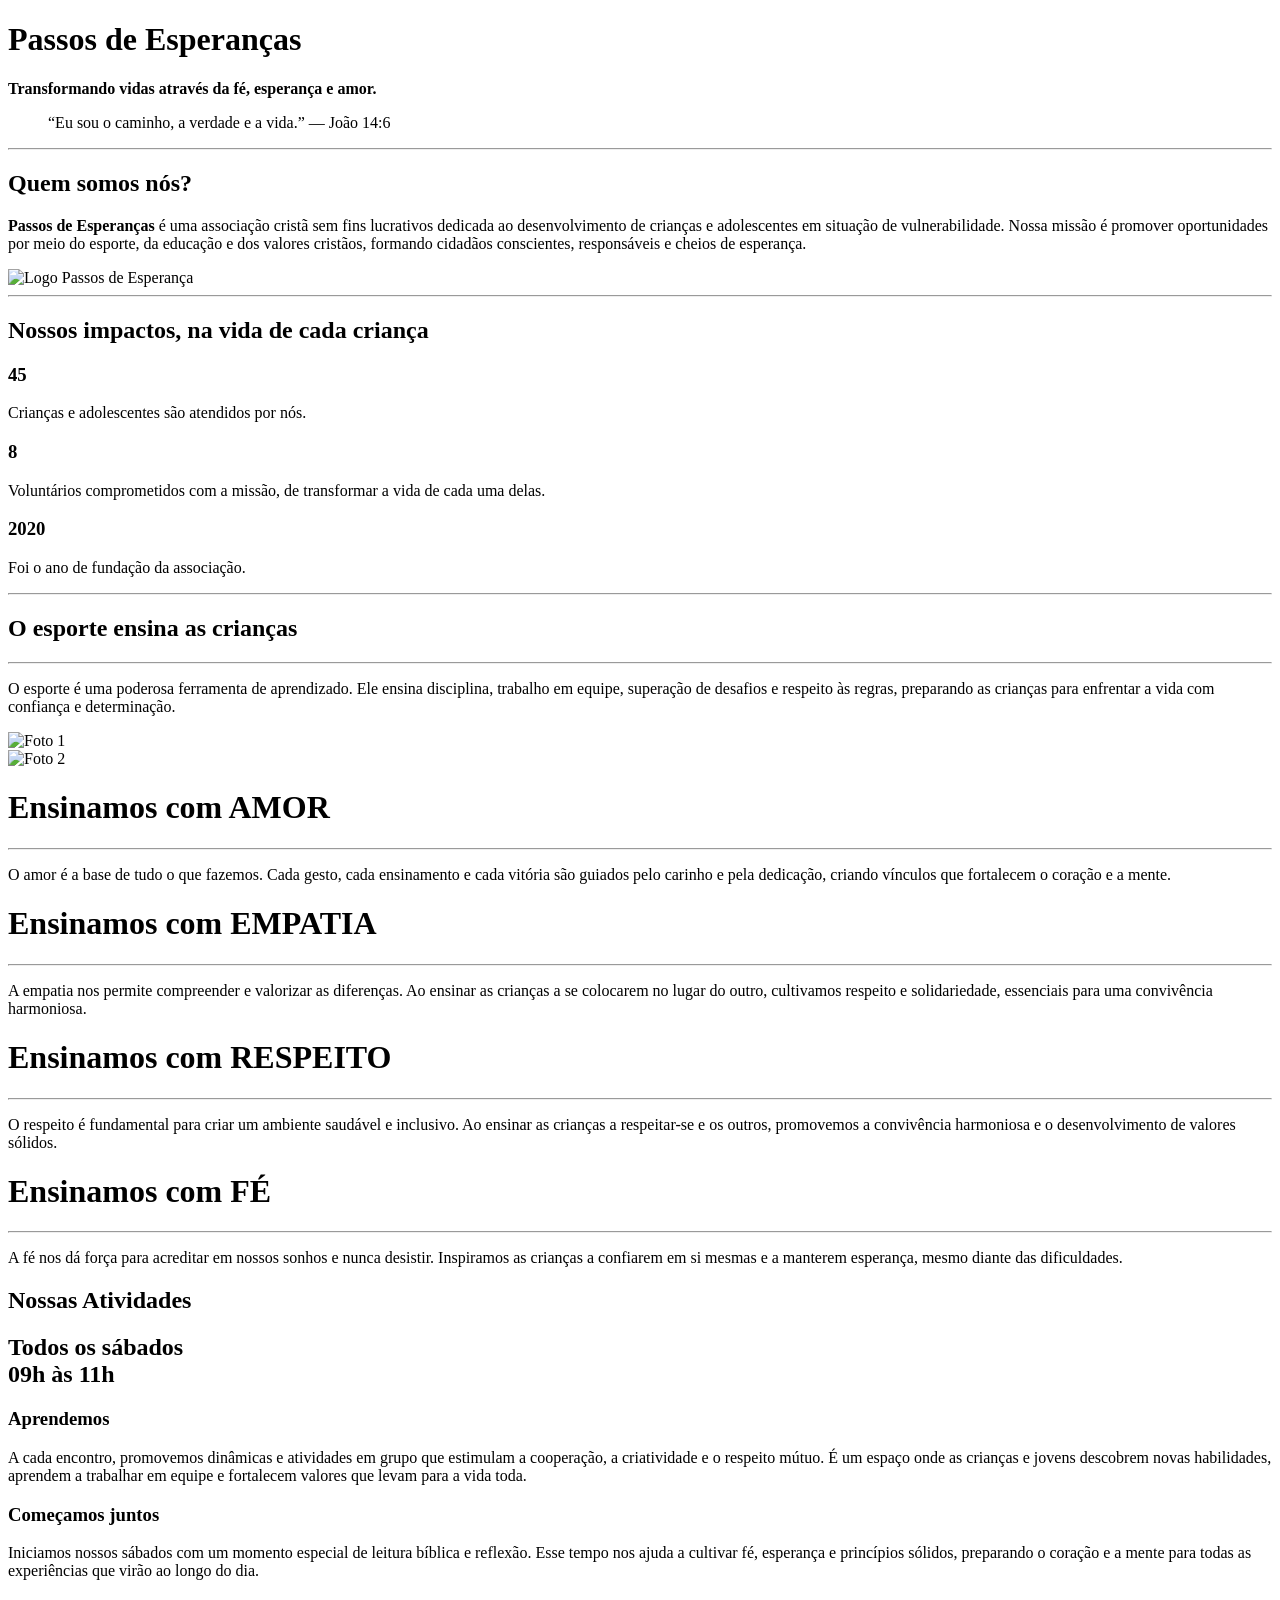
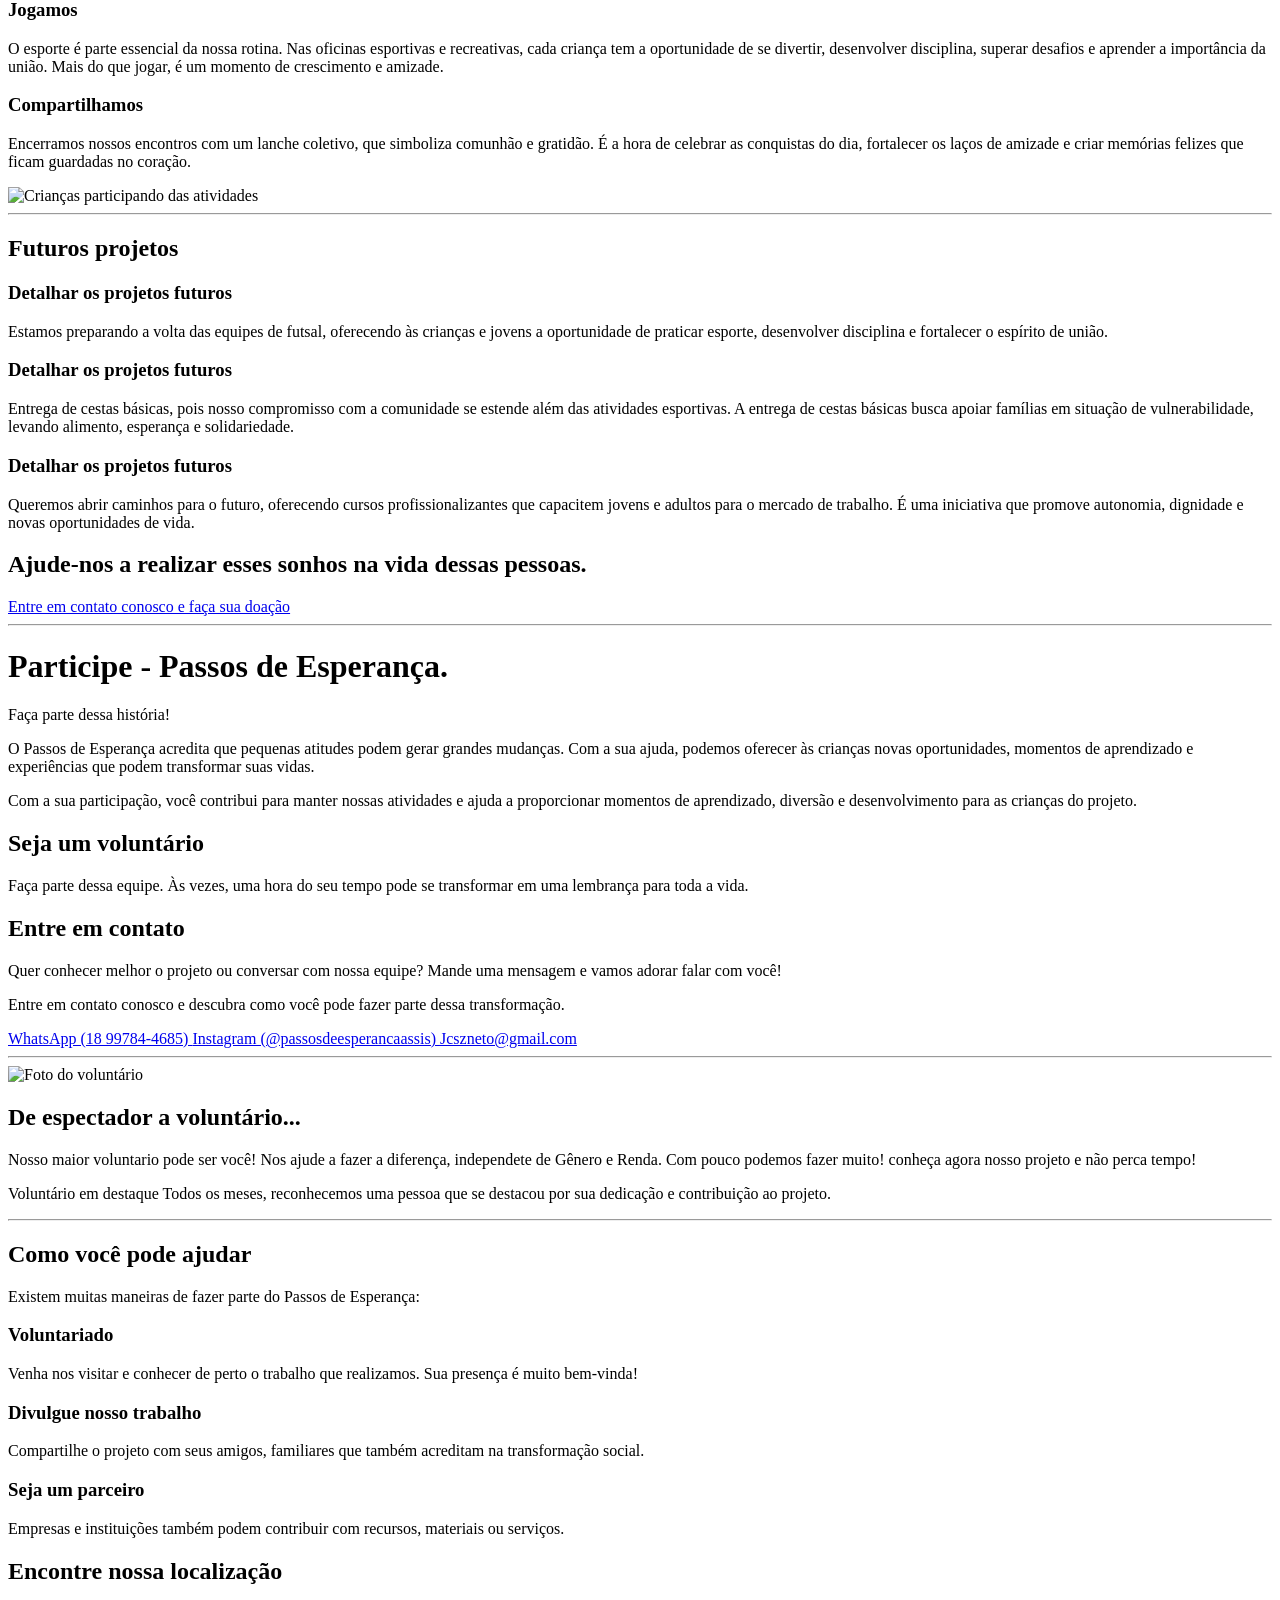
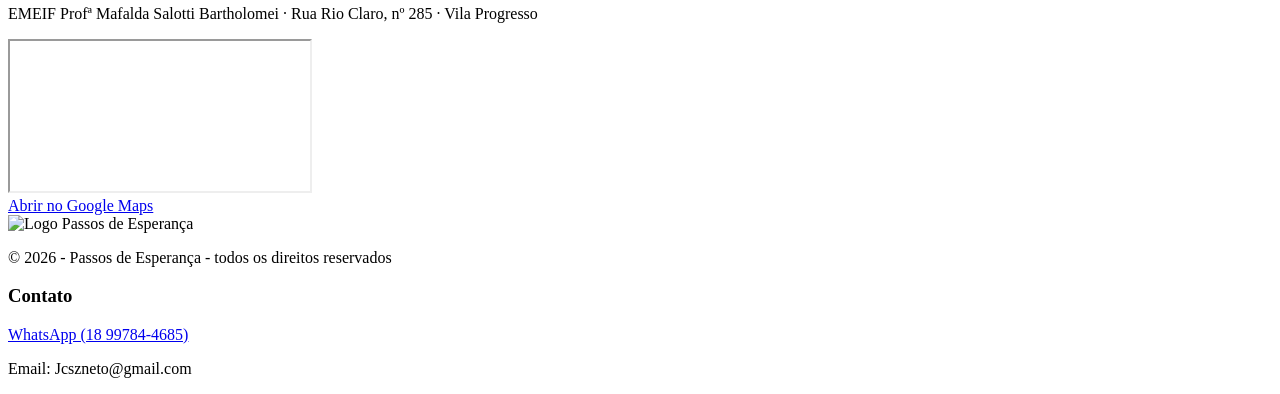
==== commit ca6e4116: "Merge branch 'main' of https://github.com/Sestinni/Passos_esperanca" ====
--- a/Public/atualizado.html
+++ b/Public/atualizado.html
@@ -4,7 +4,7 @@
     <meta charset="UTF-8">
     <meta name="viewport" content="width=device-width, initial-scale=1.0">
     <title>Passos de Esperanças</title>
-    <link rel="stylesheet" href="../Resources/Css/style.css">
+    <link rel="stylesheet" href="style.css">
 </head>
 
 <body>
@@ -16,15 +16,19 @@
         </blockquote>
     </header>
     <hr>
-
-    <section>
-        <h2>Quem somos nós?</h2>
-        <p>
-            A <strong>Passos de Esperanças</strong> é uma associação cristã sem fins lucrativos
-            dedicada ao desenvolvimento de crianças e adolescentes em situação de vulnerabilidade.
-            Nossa missão é promover oportunidades por meio do esporte, da educação e dos valores
-            cristãos, formando cidadãos conscientes, responsáveis e cheios de esperança.
-        </p>
+    <section class="quem-somos-section">
+        <div class="quem-somos-texto">
+            <h2>Quem somos nós?</h2>
+            <p>
+                <strong>Passos de Esperanças</strong> é uma associação cristã sem fins lucrativos
+                dedicada ao desenvolvimento de crianças e adolescentes em situação de vulnerabilidade.
+                Nossa missão é promover oportunidades por meio do esporte, da educação e dos valores
+                cristãos, formando cidadãos conscientes, responsáveis e cheios de esperança.
+            </p>
+        </div>
+        <div class="quem-somos-foto">
+            <img src="Logo%202.png" alt="Logo Passos de Esperança">
+        </div>
     </section>
     <hr>
 
@@ -32,116 +36,66 @@
         <h2>Nossos impactos, na vida de cada criança</h2>
         <h3>45</h3>
         <p>Crianças e adolescentes são atendidos por nós.</p>
-
         <h3>8</h3>
         <p>Voluntários comprometidos com a missão, 
-            de transformar a vida de cada uma delas.</p>
-
+            de transformar a vida de cada uma delas.
+        </p>
         <h3>2020</h3>
-        <p>Ano de fundação da associação.</p>
+        <p>Foi o ano de fundação da associação.</p>
     </section>
     <hr>
 
-    <section class="sobre-nos">
-        <h2>Conheça um pouco sobre nós</h2>
-        <article class="card-sobre-nos card-historia">
-            <h3>Nossa história</h3>
-            <p>
-                Desde 2020, trabalhamos para oferecer um ambiente seguro e acolhedor,
-                onde crianças encontram apoio, amizade e oportunidades para crescer com dignidade.
-            </p>
-        </article>
-
-        <article class="card-sobre-nos card-projetos">
-            <h3>Nossos projetos</h3>
-            <p>
-                Desenvolvemos atividades esportivas, recreativas e educativas que incentivam
-                a disciplina, o respeito, a convivência e o fortalecimento dos vínculos familiares.
-            </p>
-        </article>
-
-        <article class="card-sobre-nos card-valores">
-            <h3>Nossos valores</h3>
-            <p>
-                Amor, empatia, respeito, fé e disciplina são os princípios que orientam cada
-                ação realizada pela nossa equipe e por nossos voluntários.
-            </p>
-        </article>
-    </section>
-    <hr>
-
-    <section>
-        <h2>Nossa história</h2>
-        <p>
-             Passos de Esperanças nasceu com o propósito de levar esperança, amor e transformação
-            para crianças, famílias e comunidades. Acreditamos que investir na infância é construir
-            um futuro mais justo, solidário e guiado pelos ensinamentos de Cristo.
-        </p>
-    </section>
-    <hr>
-
-    <section>
-        <h2>Faça parte desta missão</h2>
-        <p>
-            Você também pode contribuir para transformar vidas. Seja como voluntário, parceiro
-            ou apoiador, sua participação fortalece nosso trabalho e amplia o alcance da esperança
-            para quem mais precisa.
-        </p>
-        <p>
-            <strong>Entre em contato pelo WhatsApp e conheça nossa missão.</strong>
-        </p>
-        <a href="https://wa.me/5518990000000" target="_blank">WhatsApp (18 99000-0000)</a>
-    </section>
-    <hr>
-
     <main>
-        <div class="main_intro">
-            <div class="main_intro_img">
-                <img src="../Resources/Images/fundo_preto.avif">
-                <div class="main_intro_tex">
-                    <h1>Passos de Esperança</h1>
-                    <p>Transformando vidas através da fé.</p>
-                </div>
-            </div>
-        </div>
-        <div class="main_section">
+        <div class="principal">
+            <div class="main_section">
             <div class="desc">
                 <div class="desc_text">
-                    <h2>Quem nós somos</h2><hr>
-                    <p>Lorem ipsum dolor sit amet, consectetur adipiscing elit. Suspendisse ut tortor ligula. Nulla quis quam ut urna tristique rutrum. Proin lorem libero, tempor sit amet tempus eu, porta id nulla. Proin volutpat semper velit, nec ultrices velit convallis in. Suspendisse iaculis nunc sit amet tellus eleifend, ut dignissim tellus tristique.</p>
-                </div>
-                <div class="desc_text">
                     <h2>O esporte ensina as crianças</h2><hr>
-                    <p>Lorem ipsum dolor sit amet, consectetur adipiscing elit. Suspendisse ut tortor ligula. Nulla quis quam ut urna tristique rutrum. Proin lorem libero, tempor sit amet tempus eu, porta id nulla. Proin volutpat semper velit, nec ultrices velit convallis in. Suspendisse iaculis nunc sit amet tellus eleifend, ut dignissim tellus tristique.</p>
+                    <p>O esporte é uma poderosa ferramenta de aprendizado. 
+                     Ele ensina disciplina, trabalho em equipe, superação de desafios e respeito às regras,
+                     preparando as crianças para enfrentar a vida com confiança e determinação.</p>
+                </div>
+                <div class="photo-card">
+                    <img src="foto%201.jpeg" alt="Foto 1">
+                </div>
+                <div class="photo-card">
+                    <img src="Foto%202.jpeg" alt="Foto 2">
                 </div>
             </div>
             <div class="cards">
-                <div class="card valor_amarelo">
-                    <h1>Ensinamos com o AMOR</h1><hr>
-                    <p>Lorem ipsum dolor sit amet, consectetur adipiscing elit. Suspendisse ut tortor ligula. Nulla quis quam ut urna tristique rutrum. Proin lorem libero, tempor sit amet tempus eu, porta id nulla.</p>
-                </div>
-                <div class="card valor_azul">
-                    <h1>Ensinamos com a EMPATIA</h1><hr>
-                    <p>Lorem ipsum dolor sit amet, consectetur adipiscing elit. Suspendisse ut tortor ligula. Nulla quis quam ut urna tristique rutrum. Proin lorem libero, tempor sit amet tempus eu, porta id nulla.</p>
-                </div>
-                <div class="card valor_amarelo">
-                    <h1>Ensinamos com o RESPEITO</h1><hr>
-                    <p>Lorem ipsum dolor sit amet, consectetur adipiscing elit. Suspendisse ut tortor ligula. Nulla quis quam ut urna tristique rutrum. Proin lorem libero, tempor sit amet tempus eu, porta id nulla.</p>
-                </div>
-                <div class="card valor_azul">
-                    <h1>Ensinamos com a FÉ</h1><hr>
-                    <p>Lorem ipsum dolor sit amet, consectetur adipiscing elit. Suspendisse ut tortor ligula. Nulla quis quam ut urna tristique rutrum. Proin lorem libero, tempor sit amet tempus eu, porta id nulla.</p>
-                </div>
-                <div class="card valor_amarelo">
-                    <h1>Ensinamos com a DISCIPLINA</h1><hr>
-                    <p>Lorem ipsum dolor sit amet, consectetur adipiscing elit. Suspendisse ut tortor ligula. Nulla quis quam ut urna tristique rutrum. Proin lorem libero, tempor sit amet tempus eu, porta id nulla.</p>
-                </div>
-            </div>
-        </div>
-    </main>
+                <div class="card valor-amor">
+                    <h1>Ensinamos com AMOR</h1><hr>
+                    <p>O amor é a base de tudo o que fazemos.
+                     Cada gesto, cada ensinamento e cada vitória são guiados pelo carinho e pela dedicação, 
+                     criando vínculos que fortalecem o coração e a mente.</p>
+                </div>
+                <div class="card valor-empatia">
+                    <h1>Ensinamos com EMPATIA</h1><hr>
+                    <p>A empatia nos permite compreender e valorizar as diferenças. 
+                     Ao ensinar as crianças a se colocarem no lugar do outro, cultivamos respeito e solidariedade, 
+                     essenciais para uma convivência harmoniosa.</p>
+                </div>
+                <div class="card valor-respeito">
+                    <h1>Ensinamos com RESPEITO</h1><hr>
+                    <p>O respeito é fundamental para criar um ambiente saudável e inclusivo. 
+                    Ao ensinar as crianças a respeitar-se e os outros,
+                     promovemos a convivência harmoniosa 
+                     e o desenvolvimento de valores sólidos.</p>
+                </div>
+                <div class="card valor-fe">
+                    <h1>Ensinamos com FÉ</h1><hr>
+                    <p>A fé nos dá força para acreditar em nossos sonhos e nunca desistir. 
+                     Inspiramos as crianças a confiarem em si mesmas
+                     e a manterem esperança, mesmo diante das dificuldades.</p>
+                </div>
+            </div>
+        </div>
+                </div>
+            </div>
         </div>   
     </div>    
 
+    <div class="section-divider"></div>
      <section class="atividades-section">
             <h1>Nossas Atividades</h1>
             <h2>
@@ -154,73 +108,90 @@
                     <article class="atividade-card card-1">
                         <h3>Aprendemos</h3>
                         <p>
-                            Dinâmicas e atividades
-                            em grupos
+                         A cada encontro, promovemos dinâmicas e atividades em grupo que estimulam a cooperação, 
+                         a criatividade e o respeito mútuo. É um espaço onde as crianças e jovens descobrem novas habilidades, 
+                         aprendem a trabalhar em equipe e fortalecem valores que levam para a vida toda.
                         </p>
                     </article>
                     <article class="atividade-card card-2">
                         <h3>Começamos juntos</h3>
                         <p>
-                            Momento de leitura
-                            bíblica e reflexão
+                         Iniciamos nossos sábados com um momento especial de leitura bíblica e reflexão. 
+                         Esse tempo nos ajuda a cultivar fé, esperança e princípios sólidos, 
+                         preparando o coração e a mente para todas as experiências que virão ao longo do dia.
                         </p>
                     </article>
                     <article class="atividade-card card-3">
                         <h3>Jogamos</h3>
                         <p>
-                            Oficinas esportivas
-                            e recreativas
+                         O esporte é parte essencial da nossa rotina. 
+                         Nas oficinas esportivas e recreativas, cada criança tem a oportunidade de se divertir, 
+                         desenvolver disciplina, superar desafios e aprender a importância da união. Mais do que jogar, 
+                         é um momento de crescimento e amizade.
                         </p>
                     </article>
                     <article class="atividade-card card-4">
                         <h3>Compartilhamos</h3>
                         <p>
-                            Um lanche encerra
-                            o encontro
-                        </p>
-                    </article>
-                </div>
-
-                <div class="atividade-imagem" aria-label="Card para imagem">
-                    <span>Imagem</span>
+                         Encerramos nossos encontros com um lanche coletivo,
+                         que simboliza comunhão e gratidão. É a hora de celebrar as conquistas do dia, 
+                         fortalecer os laços de amizade e criar memórias felizes que ficam guardadas no coração.
+                        </p>
+                    </article>
+                </div>
+
+                <div class="atividade-imagem">
+                    <img src="Nossas%20atividades.jpeg" alt="Crianças participando das atividades">
                 </div>
             </div>
         </section>
         <hr>
-        <section>
+        <section class="projetos-section">
             <h1>Futuros projetos</h1>
-            <p>Talvez alguma imagem</p>
-            <article class="projeto-card projeto-1">
-                <h3>Detalhar os projetos futuros</h3>
-                <p>
-                    Volta das equipes de futsal
-                </p>
-            </article>
-            <article class="projeto-card projeto-2">
-                <h3>Detalhar os projetos futuros</h3>
-                <p>
-                    Entrega de cestas básicas
-                </p>
-            </article>
-            <article class="projeto-card projeto-3">
-                <h3>Detalhar os projetos futuros</h3>
-                <p>
-                    Implementação de curso
-                    profissionalizante
-                </p>
-            </article>
+            <div class="projetos-layout">
+                <div class="lista-projetos">
+                    <article class="projeto-card projeto-1">
+                        <h3>Detalhar os projetos futuros</h3>
+                        <p>
+                         Estamos preparando a volta das equipes de futsal, 
+                         oferecendo às crianças e jovens a oportunidade de praticar esporte,
+                         desenvolver disciplina e fortalecer o espírito de união.
+                        </p>
+                    </article>
+                    <article class="projeto-card projeto-2">
+                        <h3>Detalhar os projetos futuros</h3>
+                        <p>
+                         Entrega de cestas básicas, pois nosso compromisso com a comunidade se 
+                         estende além das atividades esportivas. 
+                         A entrega de cestas básicas busca apoiar famílias em situação de vulnerabilidade, 
+                         levando alimento, esperança e solidariedade.
+                        </p>
+                    </article>
+                    <article class="projeto-card projeto-3">
+                        <h3>Detalhar os projetos futuros</h3>
+                        <p>
+                         Queremos abrir caminhos para o futuro, 
+                         oferecendo cursos profissionalizantes que capacitem jovens e
+                         adultos para o mercado de trabalho. 
+                         É uma iniciativa que promove autonomia, dignidade e novas oportunidades de vida.
+                        </p>
+                    </article>
+                </div>
+                <aside class="doacao-card">
+                    <h2>Ajude-nos a realizar esses sonhos na vida dessas pessoas.</h2>
+                    <a class="doacao-botao" href="https://wa.me/5518997844685" target="_blank" rel="noopener noreferrer">
+                        Entre em contato conosco e faça sua doação
+                    </a>
+                </aside>
+            </div>
         </section>
-    </main>
-      </header>
-
-
-    <hr>
+    </header>
+<hr>
 
     <main>
         <h1 class="participe-titulo">
             <span class="titulo-participe">Participe</span> - Passos de Esperança.
         </h1>
-
         <p class="participe-intro">
             Faça parte dessa história!
         </p>
@@ -232,7 +203,6 @@
                     Com a sua ajuda, podemos oferecer às crianças novas oportunidades, momentos de
                     aprendizado e experiências que podem transformar suas vidas.
                 </p>
-
                 <p>
                     Com a sua participação, você contribui para manter nossas atividades e ajuda a
                     proporcionar momentos de aprendizado, diversão e desenvolvimento para as crianças
@@ -242,158 +212,123 @@
 
             <article class="participe-card participe-card-direita">
                 <h2>Seja um voluntário</h2>
-
                 <p>
                     Faça parte dessa equipe. Às vezes, uma hora do seu tempo pode se transformar em
                     uma lembrança para toda a vida.
                 </p>
-
-                <a href="#" class="botao-cadastrar">Quero me cadastrar</a>
-            </article>
         </div>
 
         <section class="contato-card">
             <h2>
                 Entre em contato
             </h2>
-
             <p>
                 Quer conhecer melhor o projeto ou conversar com nossa equipe?
-                Mande uma mensagem (18 99000-0000)
-            </p>
-
+                Mande uma mensagem e vamos adorar falar com você!
+            </p>
             <p>
                 Entre em contato conosco e descubra como você pode fazer parte dessa transformação.
             </p>
 
             <div class="links-contato">
                 <a href="https://wa.me/5518997844685" target="_blank">
-                    WhatsApp (18 99000-0000)
+                    WhatsApp (18 99784-4685)
                 </a>
-
                 <a href="https://www.instagram.com/passosdeesperancaassis?stkn=MXU1dTA1ZWQzenB1bQ==" target="_blank">
                     Instagram (@passosdeesperancaassis)
                 </a>
-
-                <a href="mailto:jcszneto@gmail.com">
-                    espacoesperanca@gmail.com
+                <a href="mailto:Jcszneto@gmail.com">
+                    Jcszneto@gmail.com
                 </a>
             </div>
         </section>
     </main>
     <hr>
 
-    <section>
-        <div>
-            <img src="ajude.jpg"
-                 alt="Foto do voluntário"
-                 width="200">
-
-        </div>
-
-        <div>
+    <section class="destaque-voluntario">
+        <div class="foto-voluntario-card">
+            <img src="Foto do voluntario.jpeg" alt="Foto do voluntário">
+        </div>
+        <div class="texto-voluntario-card">
             <h2>
                 De espectador a voluntário...
             </h2>
-
-            <p>
-                Nosso maior voluntario pode ser voce! nos ajude a fazer a diferença, independete do seu Genero/Renda.
-                Com pouco podemos fazer muito! conheça agora nosso projeto e não perca tempo!.
+            <p>
+                Nosso maior voluntario pode ser você! Nos ajude a fazer a diferença, 
+                independete de Gênero e Renda. Com pouco podemos fazer muito! 
+                conheça agora nosso projeto e não perca tempo!
    
             </p>
-
-            <p>
-                Voluntário em destaque Todos os meses, reconhecemos uma pessoa que se destacou por sua dedicação e contribuição ao projeto.
+            <p>
+                Voluntário em destaque Todos os meses, 
+                reconhecemos uma pessoa que se destacou por sua dedicação e 
+                contribuição ao projeto.
             </p>
         </div>
 
     </section>
 
     <hr>
-      <h3> 
-        Como você pode ajudar
-     </h3>
-
-         <p>  
-             Existem muitas maneiras de fazer parte do Passos de Esperança: 
+    <section class="ajuda-section">
+        <h2>Como você pode ajudar</h2>
+        <p class="ajuda-intro">Existem muitas maneiras de fazer parte do Passos de Esperança:</p>
+
+        <div class="ajuda-grid">
+            <article class="ajuda-item ajuda-voluntario">
+                <h3>Voluntariado</h3>
+                <p>
+                    Venha nos visitar e conhecer de perto o trabalho que realizamos.
+                    Sua presença é muito bem-vinda!
+                </p>
+            </article>
+            <article class="ajuda-item ajuda-divulgue">
+                <h3>Divulgue nosso trabalho</h3>
+                <p>Compartilhe o projeto com seus amigos,
+                familiares que também acreditam na transformação social.</p>
+            </article>
+            <article class="ajuda-item ajuda-parceiro">
+                <h3>Seja um parceiro</h3>
+                <p>Empresas e instituições também podem contribuir com recursos, 
+                materiais ou serviços.</p>
+            </article>
+        </div>
+     </section>
+
+    <section class="localizacao-section" aria-labelledby="localizacao-titulo">
+        <h2 id="localizacao-titulo">Encontre nossa localização</h2>
+        <p class="localizacao-endereco">
+            EMEIF Profª Mafalda Salotti Bartholomei · Rua Rio Claro, nº 285 · Vila Progresso
         </p>
-
-         <h3> 
-         Seja voluntário 
-        </h3>   
-
-        <p>
-        Doe seu tempo, conhecimento e disposição para participar das atividades.
-        </p>
-
-         <h3>
-         Contribua mensalmente
-        </h3>
-
-        <p>
-         Uma pequena contribuição pode ajudar a manter nossas atividades e ampliar o alcance do projeto.
-         </p>
-
-         <h3>
-         Divulgue nosso trabalho
-        </h3>
-
-        <p>
-         Compartilhe o projeto com seus amigos, familiares e pessoas que também acreditam na transformação social.
-        </p>
-
-        <h3>
-         Seja um parceiro
-        </h3>
-
-        <p>
-         Empresas e instituições também podem contribuir com recursos, materiais ou serviços.
-        </p>
-         <hr>
-
-        <h4>
-         Nosso impacto
-        </h4>
-
-        <p>
-         Cada sábado é uma nova oportunidade de transformar uma vida.
-        </p>
-
-        <h4>
-        XX crianças atendidas
-        </h4>
-
-        <h4>
-        XX voluntários envolvidos
-        </h4>
-
-        <h4>
-        XX atividades realizadas                    
-        </h4>
-
-        <h4>
-           XX famílias alcançadas
-        </h4>
-     <hr>
+        <div class="mapa-container">
+            <iframe
+                src="https://www.google.com/maps?q=EMEIF+Prof%C2%AA+Mafalda+Salotti+Bartholomei,+Rua+Rio+Claro,+285,+Vila+Progresso,+Assis,+SP&output=embed"
+                title="Mapa da EMEIF Profª Mafalda Salotti Bartholomei, em Vila Progresso"
+                loading="lazy"
+                referrerpolicy="no-referrer-when-downgrade"
+                allowfullscreen>
+            </iframe>
+        </div>
+        <a class="localizacao-link" href="https://www.google.com/maps/search/?api=1&query=EMEIF+Prof%C2%AA+Mafalda+Salotti+Bartholomei,+Rua+Rio+Claro,+285,+Vila+Progresso,+Assis,+SP" target="_blank" rel="noopener noreferrer">
+            Abrir no Google Maps
+        </a>
+    </section>
 
     <footer>
         <div class="rodape">
             <div class="direitos">
-                <img src="" alt="Logo rodapé">
+                 <div class="logo-rodape">
+                    <img src="Logo%20Passo%20Esperan%C3%A7a.jpeg" alt="Logo Passos de Esperança">
+                </div>
                 <p>© 2026 - Passos de Esperança - todos os direitos reservados</p>
             </div>
-            <div class="icones_rodape">
-                <a href="">
-                    <img src="" alt="Ícone 1">
-                </a>
-                <a href="">
-                    <img src="" alt="Ícone 2">
-                </a>
-                <a href="">
-                    <img src="" alt="Ícone 3">
-                </a>
+
+            <div class="contato-rodape">
+                <h3>Contato</h3>
+                <a href="https://wa.me/5518997844685" target="_blank"> WhatsApp (18 99784-4685)</a>
+                <p>Email: Jcszneto@gmail.com</p>
             </div>
         </div>
     </footer>
+    <script src="script.js" defer></script>
 </body>
 </html>
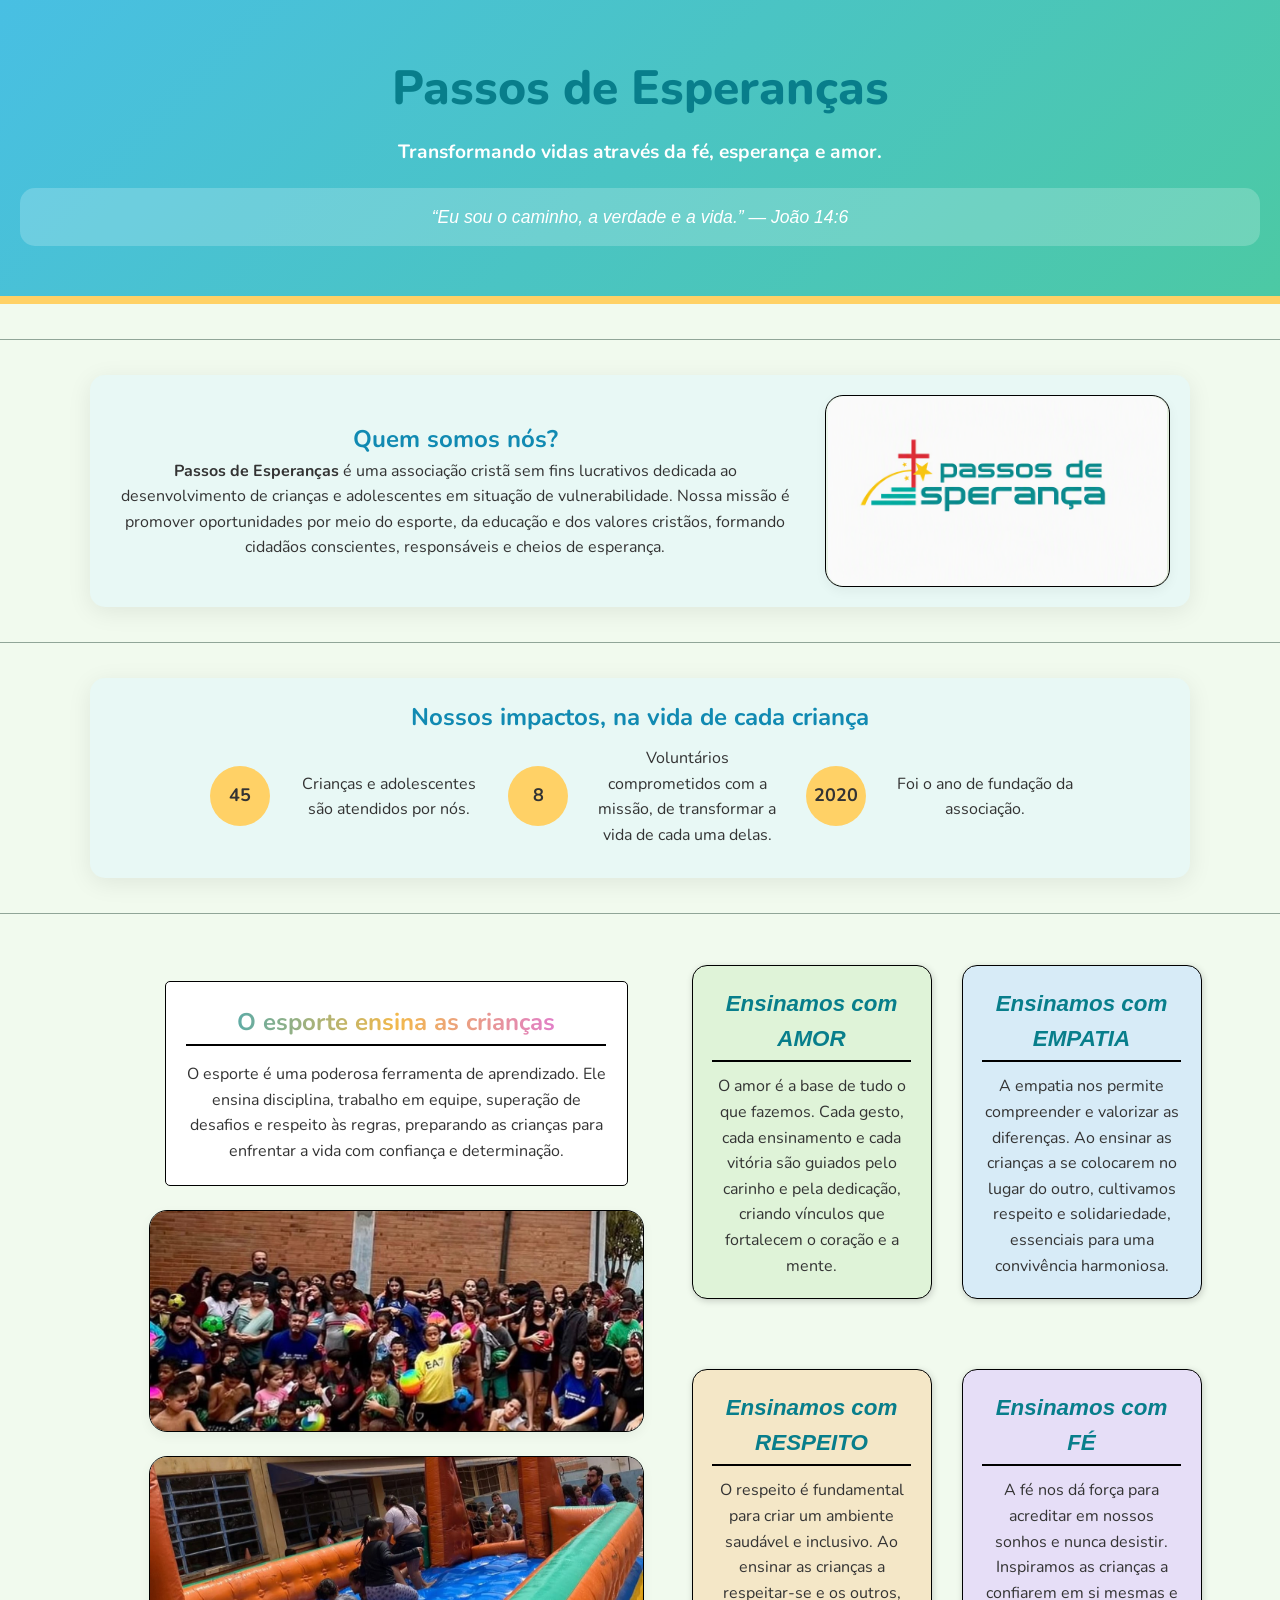
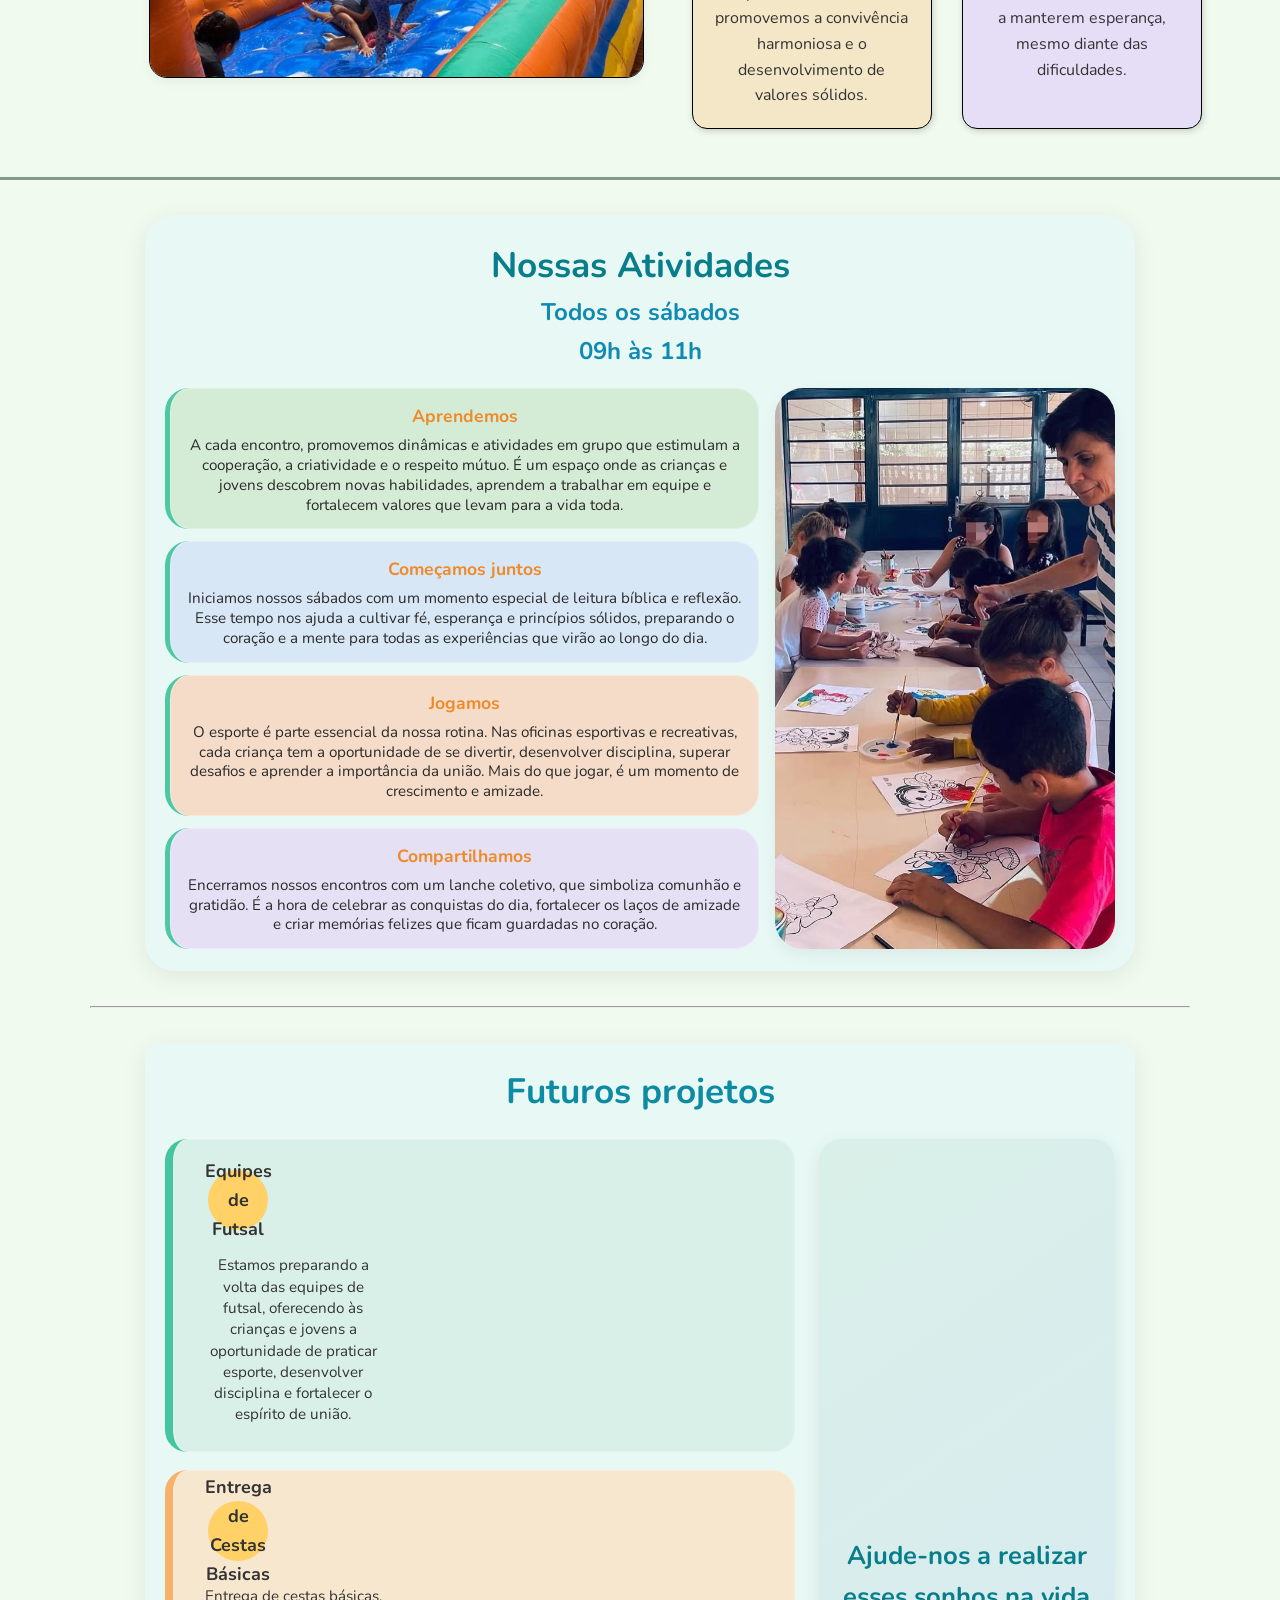
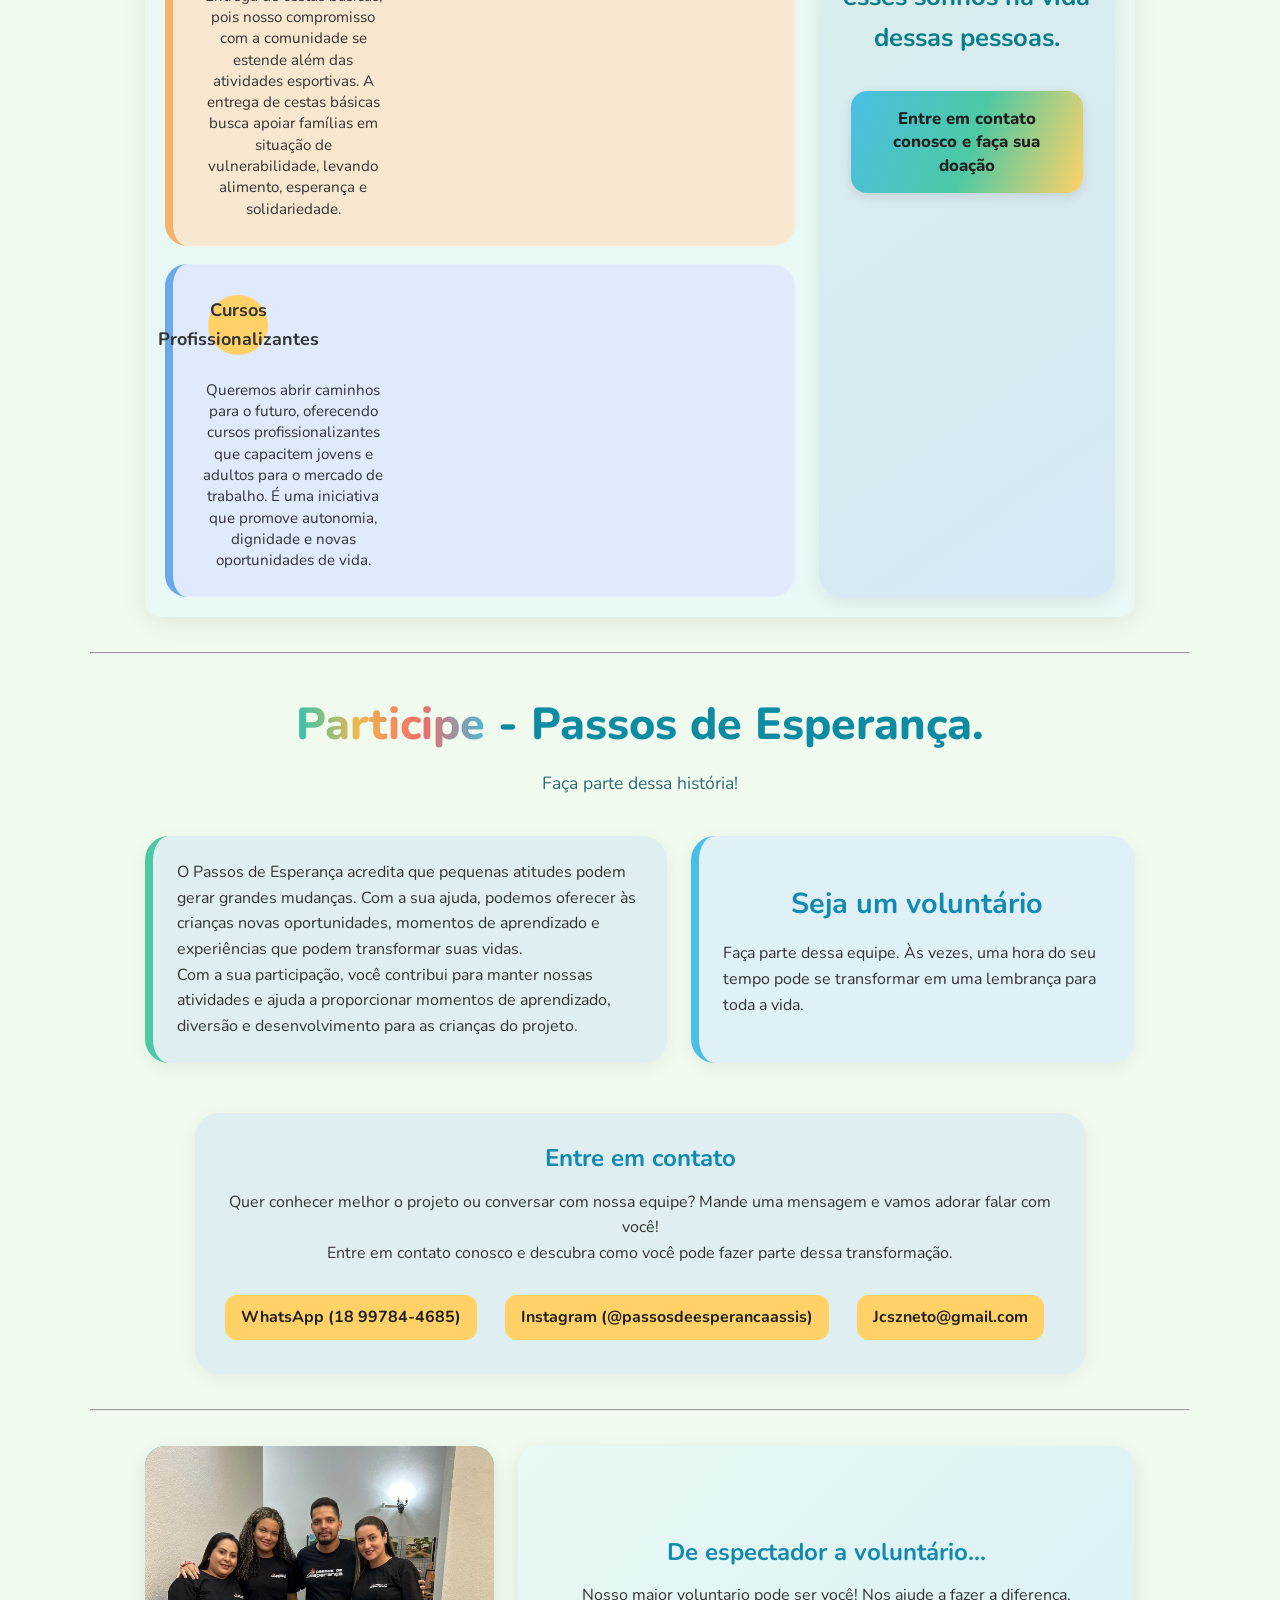
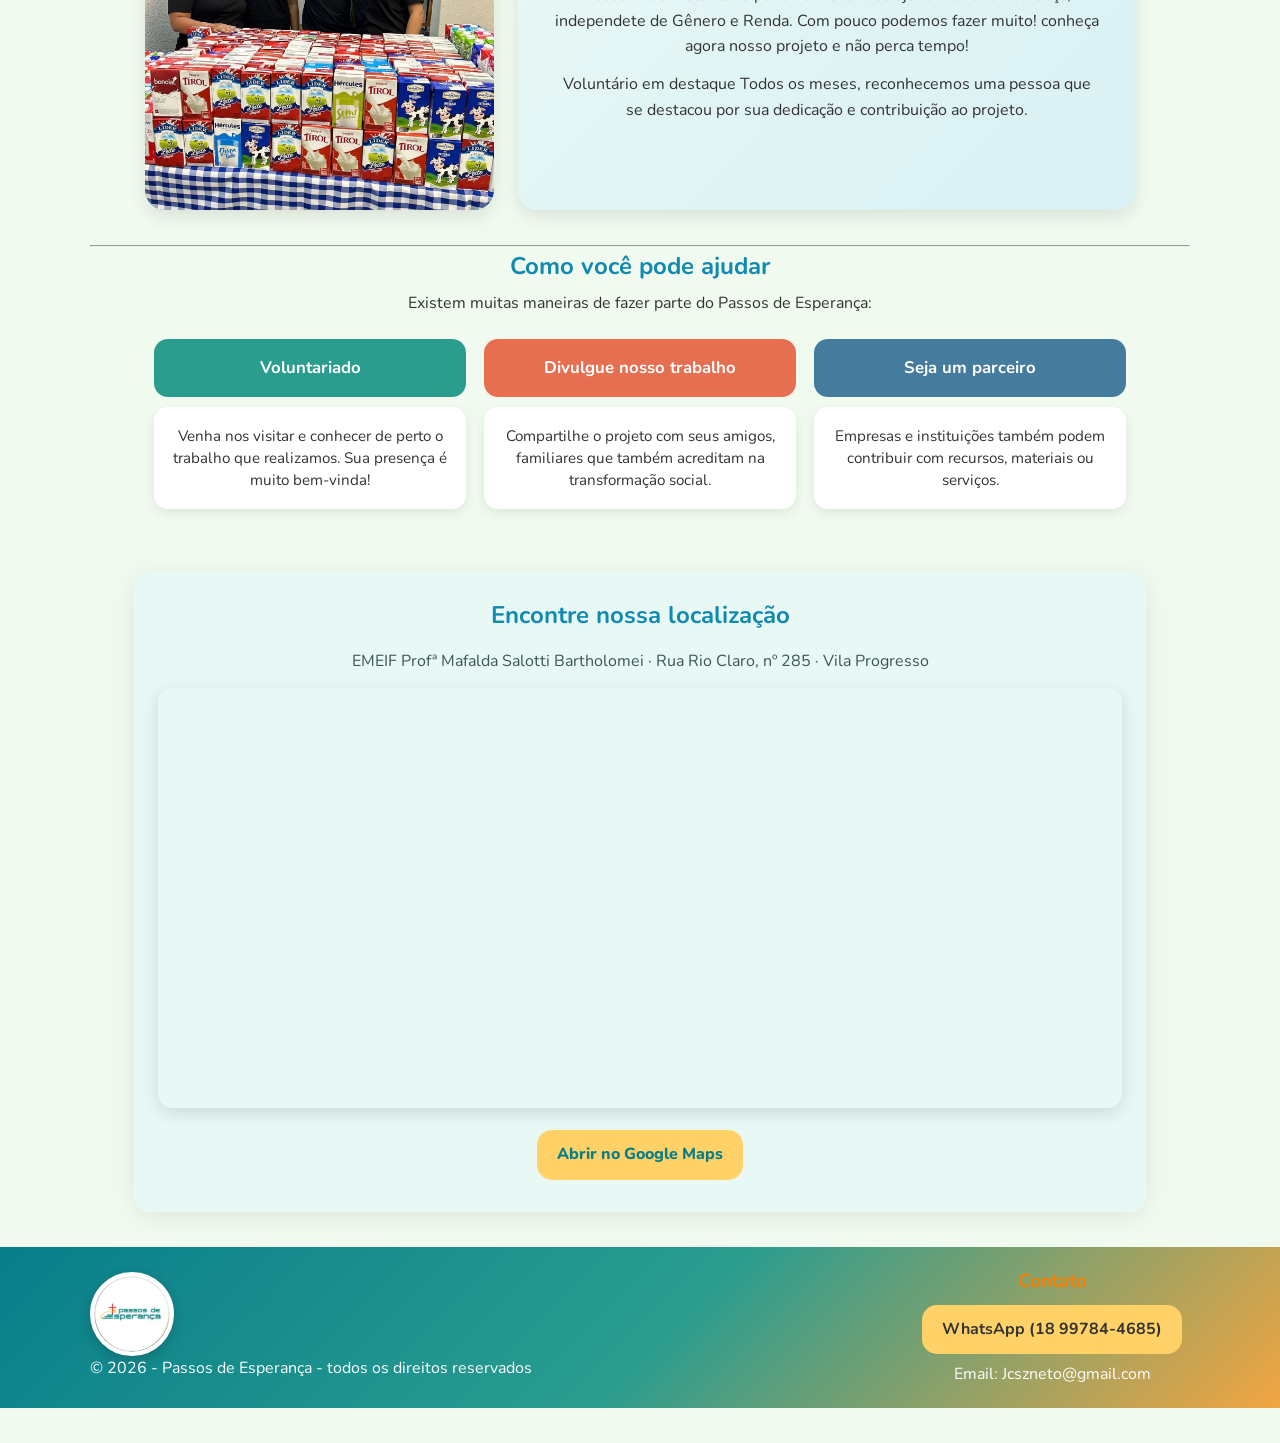
==== commit 89c8541f: "organizacao da pasta" ====
--- a/Public/atualizado.html
+++ b/Public/atualizado.html
@@ -4,7 +4,7 @@
     <meta charset="UTF-8">
     <meta name="viewport" content="width=device-width, initial-scale=1.0">
     <title>Passos de Esperanças</title>
-    <link rel="stylesheet" href="style.css">
+    <link rel="stylesheet" href="../Resources/Css/index.css">
 </head>
 
 <body>
@@ -27,7 +27,7 @@
             </p>
         </div>
         <div class="quem-somos-foto">
-            <img src="Logo%202.png" alt="Logo Passos de Esperança">
+            <img src="../Resources/Images/logo.png" alt="Logo Passos de Esperança">
         </div>
     </section>
     <hr>
@@ -56,10 +56,10 @@
                      preparando as crianças para enfrentar a vida com confiança e determinação.</p>
                 </div>
                 <div class="photo-card">
-                    <img src="foto%201.jpeg" alt="Foto 1">
+                    <img src="../Resources/Images/foto1.jpeg" alt="Foto 1">
                 </div>
                 <div class="photo-card">
-                    <img src="Foto%202.jpeg" alt="Foto 2">
+                    <img src="../Resources/Images/foto2.jpeg" alt="Foto 2">
                 </div>
             </div>
             <div class="cards">
@@ -141,7 +141,7 @@
                 </div>
 
                 <div class="atividade-imagem">
-                    <img src="Nossas%20atividades.jpeg" alt="Crianças participando das atividades">
+                    <img src="../Resources/Images/nossasativs.jpeg" alt="Crianças participando das atividades">
                 </div>
             </div>
         </section>
@@ -151,7 +151,7 @@
             <div class="projetos-layout">
                 <div class="lista-projetos">
                     <article class="projeto-card projeto-1">
-                        <h3>Detalhar os projetos futuros</h3>
+                        <h3>Equipes de Futsal</h3>
                         <p>
                          Estamos preparando a volta das equipes de futsal, 
                          oferecendo às crianças e jovens a oportunidade de praticar esporte,
@@ -159,7 +159,7 @@
                         </p>
                     </article>
                     <article class="projeto-card projeto-2">
-                        <h3>Detalhar os projetos futuros</h3>
+                        <h3>Entrega de Cestas Básicas</h3>
                         <p>
                          Entrega de cestas básicas, pois nosso compromisso com a comunidade se 
                          estende além das atividades esportivas. 
@@ -168,7 +168,7 @@
                         </p>
                     </article>
                     <article class="projeto-card projeto-3">
-                        <h3>Detalhar os projetos futuros</h3>
+                        <h3>Cursos Profissionalizantes</h3>
                         <p>
                          Queremos abrir caminhos para o futuro, 
                          oferecendo cursos profissionalizantes que capacitem jovens e
@@ -247,7 +247,7 @@
 
     <section class="destaque-voluntario">
         <div class="foto-voluntario-card">
-            <img src="Foto do voluntario.jpeg" alt="Foto do voluntário">
+            <img src="../Resources/Images/voluntarios.jpeg" alt="Foto do voluntário">
         </div>
         <div class="texto-voluntario-card">
             <h2>
@@ -317,7 +317,7 @@
         <div class="rodape">
             <div class="direitos">
                  <div class="logo-rodape">
-                    <img src="Logo%20Passo%20Esperan%C3%A7a.jpeg" alt="Logo Passos de Esperança">
+                    <img src="../Resources/Images/logorodape.jpeg" alt="Logo Passos de Esperança">
                 </div>
                 <p>© 2026 - Passos de Esperança - todos os direitos reservados</p>
             </div>
@@ -329,6 +329,5 @@
             </div>
         </div>
     </footer>
-    <script src="script.js" defer></script>
 </body>
-</html>
+</html>
--- a/Resources/Css/index.css
+++ b/Resources/Css/index.css
@@ -0,0 +1,762 @@
+@import url('https://fonts.googleapis.com/css2?family=Nunito:wght@400;600;700;800&display=swap');
+/*FONTE E RESET*/
+* {
+    margin: 0;
+    padding: 0;
+    box-sizing: border-box;
+    text-align: center;
+}
+
+body {
+    font-family: "Nunito", sans-serif;
+    background-color: #f1faee;
+    color: #333;
+    line-height: 1.6;
+}
+
+/* 2. ESTILOS GLOBAIS*/
+h1 {color: #087E8B; }
+h2 { color: #118AB2; }
+h3 { color: #F77F00; }
+
+section h1 {
+    font-size: 2.2rem;
+}
+
+main {
+    width: 90%;
+    max-width: 1100px;
+    margin: 35px auto;
+}
+
+section {
+    width: 90%;
+    max-width: 1100px;
+    margin: 35px auto;
+    padding: 20px;
+    background-color: #E8F8F5;
+    border-radius: 15px;
+    box-shadow: 0 5px 25px rgba(0,0,0,0.08);
+}
+
+article {
+    background-color: #F1FAEE;
+    padding: 15px;
+    margin: 15px 0;
+    border-radius: 28px;
+    border-left: 5px solid #4CC9A4;
+}
+article h3 {
+    margin-bottom: 8px;
+}
+
+section article {
+    transition: 0.3s;
+}
+section article:hover {
+    transform: translateY(-4px);
+}
+
+section img {
+    max-width: 100%;
+    border-radius: 20px;
+}
+section > div img {
+    width: 250px;
+    height: 250px;
+    object-fit: cover;
+}
+
+body > hr {
+    width: 100vw;
+    margin-left: calc(50% - 50vw);
+    border: 0;
+    border-top: 1px solid rgba(27, 61, 47, 0.45);
+    margin-top: 35px;
+    margin-bottom: 20px;
+}
+
+/*Links dentro do a*/
+a {
+    text-decoration: none;
+    color: #087E8B;
+    font-weight: 700;
+}
+
+main a {
+    display: inline-block;
+    background-color: #FFD166;
+    color: #333;
+    padding: 12px 20px;
+    margin: 8px;
+    border-radius: 15px;
+}
+main a:hover {
+    background-color: #4CC9A4;
+    color: white;
+}
+
+/*3. CABEÇALHO*/
+header {
+    background: linear-gradient(135deg, #48BFE3, #4CC9A4);
+    color: white;
+    text-align: center;
+    padding: 50px 20px;
+    border-bottom: 8px solid #FFD166;
+}
+
+header h1 {
+    font-size: 3rem;
+    font-weight: 800;
+    margin-bottom: 10px;
+}
+header p {
+    font-size: 1.2rem;
+}
+blockquote {
+    margin-top: 20px;
+    font-size: 1.1rem;
+    font-style: italic;
+    background-color: rgba(255,255,255,0.2);
+    padding: 15px;
+    border-radius: 15px;
+}
+
+/*4. QUEM SOMOS*/
+.quem-somos-section {
+    display: grid;
+    grid-template-columns: minmax(0, 1.6fr) minmax(220px, 0.8fr);
+    align-items: center;
+    gap: 24px;
+}
+
+.quem-somos-foto {
+    min-height: 190px;
+    display: flex;
+    align-items: center;
+    justify-content: center;
+    overflow: hidden;
+    border: 1.5px solid #000000;
+    border-radius: 18px;
+    background: linear-gradient(135deg, #edf8ee, #dfe8d8);
+    color: #0d6f80;
+    font-weight: 700;
+    box-shadow: 0 4px 12px rgba(0, 0, 0, 0.05);
+}
+.quem-somos-foto img {
+    display: block;
+    width: 100%;
+    height: 190px;
+    object-fit: contain;
+}
+
+/*5. IMPACTOS (45 / 8 / 2020) */
+section:nth-of-type(2) {
+    text-align: center;
+}
+
+section:nth-of-type(2) h3 {
+    display: inline-flex;
+    width: 60px;
+    height: 60px;
+    margin: 15px;
+    background-color: #FFD166;
+    color: #333;
+    border-radius: 50%;
+    align-items: center;
+    justify-content: center;
+    font-size: 18px;
+}
+section:nth-of-type(2) p {
+    display: inline-block;
+    width: 180px;
+    vertical-align: middle;
+    margin: 10px;
+}
+
+/*6. O ESPORTE ENSINA + CARDS DE VALORES*/
+.main_section {
+    padding-top: 1rem;
+    width: 100%;
+    display: flex;
+    align-items: flex-start;
+    justify-content: center;
+    gap: 3rem;
+}
+
+.desc {
+    width: 45%;
+}
+
+.desc_text {
+    background-color: #ffffff;
+    border: 1px solid #000000;
+    border-radius: 5px;
+    padding: 1.3rem;
+    margin: 1rem;
+}
+
+.desc_text h2 {
+    background: linear-gradient(90deg, #30a7c2, #f2b94b, #dc6cf0);
+    -webkit-background-clip: text;
+    background-clip: text;
+    -webkit-text-fill-color: transparent;
+    color: transparent;
+}
+
+.desc_text hr {
+    border: 1px solid #000000;
+    margin: 0.15rem 0 1rem 0;
+}
+
+.photo-card {
+    margin-top: 1.5rem;
+    width: 100%;
+    min-height: 220px;
+    overflow: hidden;
+    border: 1.5px solid #000000;
+    border-radius: 18px;
+    background: linear-gradient(135deg, #edf8ee, #dfe8d8);
+    display: flex;
+    align-items: center;
+    justify-content: center;
+    color: #0d6f80;
+    font-weight: 700;
+    font-size: 1.1rem;
+    box-shadow: 0 4px 12px rgba(0, 0, 0, 0.05);
+}
+.photo-card img {
+    display: block;
+    width: 100%;
+    height: 220px;
+    object-fit: cover;
+}
+
+.cards {
+    width: 40%;
+    display: grid;
+    grid-template-columns: 1fr 1fr;
+    gap: 70px 30px;
+}
+.card {
+    border: 1.5px solid #000000;
+    border-radius: 15px;
+    width: 15rem;
+    min-height: 15.625rem;
+    padding: 1.2rem;
+    box-sizing: border-box;
+    box-shadow: 1px 2px 7px 0px rgba(0, 0, 0, 0.18);
+}
+.valor-amor    { background-color: #dff3d8; }
+.valor-empatia { background-color: #d7ebf7; }
+.valor-respeito{ background-color: #f4e7c7; }
+.valor-fe      { background-color: #e6def7; }
+
+.card h1 {
+    font-size: 1.4rem;
+    font-style: italic;
+}
+.card hr {
+    border: 1px solid #000000;
+    margin: 0.15rem 0 0.8rem 0;
+}
+
+/*7. DIVISOR LARGO*/
+.section-divider {
+    width: 100vw;
+    max-width: none;
+    margin: 3rem 0 0 calc(50% - 50vw);
+    border-top: 3px solid rgba(27, 61, 47, 0.5);
+}
+
+
+/*8. NOSSAS ATIVIDADES*/
+.atividades-section {
+    background-color: #E8F8F5;
+    border-radius: 30px;
+    padding: 22px 20px;
+}
+
+.atividades-layout {
+    display: flex;
+    align-items: stretch;
+    gap: 16px;
+    margin-top: 18px;
+}
+
+.lista-atividades {
+    flex: 1;
+    display: grid;
+    gap: 12px;
+    min-width: 0;
+}
+
+.atividade-card {
+    margin: 0;
+    background-color: #d9eedd;
+    border-radius: 24px;
+    padding: 14px 18px;
+    min-height: 88px;
+    display: flex;
+    flex-direction: column;
+    justify-content: center;
+    box-shadow: inset 0 0 0 1px rgba(255,255,255,0.3);
+    transition: transform 0.2s ease, box-shadow 0.2s ease;
+}
+
+.atividade-card:hover {
+    transform: translateY(-2px);
+    box-shadow: 0 8px 18px rgba(0,0,0,0.08);
+}
+.atividade-card h3 {
+    font-size: 1.1rem;
+    margin-bottom: 6px;
+    color: #ef8a2a;
+}
+.atividade-card p {
+    font-size: 0.95rem;
+    line-height: 1.3;
+    color: #2a2a2a;
+}
+
+.card-1 { background-color: #d4ebd5; }
+.card-2 { background-color: #d8e7f5; }
+.card-3 { background-color: #f4dcc9; }
+.card-4 { background-color: #e6e0f5; }
+
+.atividade-imagem {
+    flex: 0 0 340px;
+    min-height: 300px;
+    overflow: hidden;
+    border-radius: 28px;
+    box-shadow: 0 6px 16px rgba(0,0,0,0.06);
+}
+.atividade-imagem img {
+    display: block;
+    width: 100%;
+    height: 100%;
+    min-height: 300px;
+    object-fit: cover;
+}
+
+/*9. FUTUROS PROJETOS + DOAÇÃO (PIX)*/
+.projetos-section > h1 {
+    color: #0d8ba3;
+    margin-bottom: 20px;
+}
+
+.projetos-layout {
+    display: grid;
+    grid-template-columns: minmax(0, 1.7fr) minmax(260px, 0.8fr);
+    align-items: stretch;
+    gap: 24px;
+}
+
+.projeto-card {
+    max-width: 820px;
+    margin: 18px auto;
+    padding: 16px 20px;
+    border-radius: 22px;
+    border-left: 8px solid;
+    box-shadow: inset 0 0 0 1px rgba(255,255,255,0.2);
+}
+.projeto-card h3 {
+    margin-bottom: 6px;
+    font-size: 1.05rem;
+}
+.projeto-card p {
+    font-size: 0.95rem;
+    line-height: 1.4;
+}
+
+.projeto-1 { background-color: #d9f0e8; border-left-color: #45c4a0; }
+.projeto-2 { background-color: #f7e7cf; border-left-color: #f6b26b; }
+.projeto-3 { background-color: #dfeafc; border-left-color: #69a8eb; }
+
+.lista-projetos .projeto-card {
+    max-width: none;
+    margin: 0 0 18px;
+}
+.lista-projetos .projeto-card:last-child {
+    margin-bottom: 0;
+}
+
+@media (min-width: 901px) {
+    .lista-projetos {
+        display: flex;
+        flex-direction: column;
+        gap: 18px;
+    }
+    .lista-projetos .projeto-card {
+        display: flex;
+        flex: 1;
+        flex-direction: column;
+        justify-content: center;
+        margin: 0;
+    }
+}
+
+/*Card de doação*/
+.doacao-card {
+    display: flex;
+    flex-direction: column;
+    align-items: center;
+    justify-content: center;
+    gap: 24px;
+    padding: 30px 24px;
+    border-radius: 22px;
+    background: linear-gradient(145deg, #d9f0e8, #d8e7f5);
+    box-shadow: 0 5px 18px rgba(0,0,0,0.08);
+}
+.doacao-card h2 {
+    color: #087e8b;
+    font-size: 1.6rem;
+}
+.doacao-botao {
+    display: inline-block;
+    padding: 16px 22px;
+    border-radius: 16px;
+    background: linear-gradient(110deg, #48bfe3 0%, #4cc9a4 52%, #ffd166 100%);
+    color: #1f1f1f;
+    font-size: 1.05rem;
+    font-weight: 800;
+    line-height: 1.4;
+    box-shadow: 0 4px 12px rgba(0,0,0,0.1);
+    transition: filter 0.2s ease, transform 0.2s ease;
+}
+.doacao-botao:hover {
+    background: linear-gradient(110deg, #087e8b 0%, #2a9d8f 52%, #ef8a2a 100%);
+    color: #ffffff;
+    filter: brightness(1.08);
+    transform: translateY(-2px);
+}
+.doacao-botao:focus-visible {
+    outline: 3px solid #087e8b;
+    outline-offset: 3px;
+}
+
+/*10. PARTICIPE + CONTATO*/
+.participe-titulo {
+    font-size: 2.8rem;
+    font-weight: 800;
+    color: #0d8ba3;
+    margin-bottom: 8px;
+}
+.titulo-participe {
+    background: linear-gradient(90deg, #30c2b0, #f2b94b, #f06c6c, #4db7d5);
+    -webkit-background-clip: text;
+    background-clip: text;
+    color: transparent;
+}
+.participe-intro {
+    margin-bottom: 24px;
+    font-size: 1.1rem;
+    color: #2f6c73;
+}
+
+.participe-layout {
+    display: flex;
+    gap: 24px;
+    align-items: stretch;
+    margin-bottom: 28px;
+}
+
+.participe-card {
+    border-radius: 24px;
+    padding: 24px;
+    box-shadow: 0 5px 18px rgba(0,0,0,0.06);
+}
+.participe-card h2 {
+    font-size: 1.8rem;
+    margin-bottom: 14px;
+}
+
+.participe-card p {
+    font-size: 1rem;
+    line-height: 1.6;
+    text-align: left;
+}
+
+.participe-card-esquerda {
+    flex: 1.2;
+    background-color: #dfeef0;
+    border-left: 8px solid #4cc9a4;
+}
+.participe-card-direita {
+    flex: 1;
+    background-color: #dff1f7;
+    border-left: 8px solid #48bfe3;
+    display: flex;
+    flex-direction: column;
+    justify-content: center;
+}
+
+/*Entre em contato*/
+.contato-card {
+    background-color: #dfeef0;
+    border-radius: 24px;
+    padding: 26px 22px;
+    box-shadow: 0 5px 18px rgba(0,0,0,0.06);
+}
+.contato-card h2 {
+    margin-bottom: 12px;
+}
+
+.links-contato {
+    display: flex;
+    flex-wrap: wrap;
+    gap: 12px;
+    margin-top: 20px;
+}
+.links-contato a {
+    background-color: #ffd166;
+    color: #1f1f1f;
+    border-radius: 12px;
+    padding: 10px 16px;
+}
+
+
+/*11. VOLUNTÁRIO EM DESTAQUE*/
+.destaque-voluntario {
+    width: 90%;
+    max-width: 1100px;
+    display: grid;
+    grid-template-columns: minmax(240px, 0.85fr) minmax(0, 1.5fr);
+    align-items: stretch;
+    gap: 24px;
+    margin: 35px auto;
+    padding: 0;
+    background: transparent;
+    border-radius: 0;
+    box-shadow: none;
+}
+
+.foto-voluntario-card,
+.texto-voluntario-card {
+    min-height: 260px;
+    border-radius: 20px;
+    box-shadow: 0 6px 18px rgba(0, 0, 0, 0.1);
+}
+
+.foto-voluntario-card {
+    overflow: hidden;
+    background: linear-gradient(135deg, #4cc9a4, #48bfe3);
+}
+.foto-voluntario-card img {
+    width: 100%;
+    height: 100%;
+    min-height: 260px;
+    display: block;
+    object-fit: cover;
+}
+
+.texto-voluntario-card {
+    display: flex;
+    flex-direction: column;
+    justify-content: center;
+    padding: 28px 34px;
+    background: linear-gradient(135deg, #e8f8f5, #d9f0f4);
+}
+.texto-voluntario-card h2,
+.texto-voluntario-card p {
+    margin-bottom: 12px;
+}
+.texto-voluntario-card p:last-child {
+    margin-bottom: 0;
+}
+
+
+/*12. COMO VOCÊ PODE AJUDAR*/
+.ajuda-section {
+    width: 92%;
+    max-width: 1200px;
+    margin-top: 0;
+    padding: 0 20px 28px;
+    background: transparent;
+    border-radius: 0;
+    box-shadow: none;
+}
+.ajuda-section h2 {
+    margin-bottom: 6px;
+}
+.ajuda-intro {
+    margin-bottom: 22px;
+}
+
+.ajuda-grid {
+    display: grid;
+    grid-template-columns: repeat(3, minmax(0, 1fr));
+    gap: 18px;
+    align-items: start;
+    justify-content: center;
+}
+
+.ajuda-item {
+    display: flex;
+    flex-direction: column;
+    gap: 10px;
+    margin: 0;
+    padding: 0;
+    background: transparent;
+    border: 0;
+}
+
+.ajuda-item h3 {
+    min-height: 58px;
+    display: flex;
+    align-items: center;
+    justify-content: center;
+    margin: 0;
+    padding: 10px;
+    border-radius: 14px;
+    color: #ffffff;
+    font-size: 1.05rem;
+    line-height: 1.2;
+}
+
+.ajuda-item p {
+    flex: 1;
+    margin: 0;
+    padding: 18px 14px;
+    display: flex;
+    align-items: center;
+    justify-content: center;
+    border-radius: 14px;
+    background-color: #ffffff;
+    color: #333333;
+    box-shadow: 0 4px 12px rgba(0, 0, 0, 0.08);
+    font-size: 0.95rem;
+    line-height: 1.45;
+}
+
+.ajuda-voluntario h3 { background-color: #2a9d8f; }
+.ajuda-divulgue h3   { background-color: #e76f51; }
+.ajuda-parceiro h3   { background-color: #457b9d; }
+
+
+/*13. LOCALIZAÇÃO (MAPA)*/
+.localizacao-section {
+    width: 92%;
+    max-width: 1200px;
+    display: grid;
+    gap: 14px;
+    margin: 35px auto;
+    padding: 24px;
+    background-color: #E8F8F5;
+}
+.localizacao-endereco {
+    color: #3d5550;
+}
+
+.mapa-container {
+    width: 100%;
+    height: clamp(240px, 40vw, 420px);
+    overflow: hidden;
+    border-radius: 14px;
+    box-shadow: 0 5px 18px rgba(0, 0, 0, 0.12);
+}
+
+.mapa-container iframe {
+    display: block;
+    width: 100%;
+    height: 100%;
+    border: 0;
+}
+
+.localizacao-link {
+    justify-self: center;
+    color: #087E8B;
+    font-weight: 800;
+    text-underline-offset: 4px;
+}
+
+
+/*14. RODAPÉ*/
+footer {
+    width: 100vw;
+    margin-left: calc(50% - 50vw);
+    background: linear-gradient(135deg, #087e8b, #2a9d8f 52%, #f2a541);
+    color: white;
+    padding: 20px;
+    margin-top: 0;
+}
+
+.rodape {
+    max-width: 1100px;
+    margin: auto;
+    display: flex;
+    justify-content: space-between;
+    align-items: center;
+}
+
+.logo-rodape {
+    width: 84px;
+    height: 84px;
+    flex: 0 0 84px;
+    overflow: hidden;
+    border: 4px solid #ffffff;
+    border-radius: 50%;
+    background-color: #ffffff;
+    box-shadow: 0 4px 12px rgba(0, 0, 0, 0.18);
+}
+.logo-rodape img {
+    display: block;
+    width: 100%;
+    height: 100%;
+    border-radius: 50%;
+    object-fit: cover;
+}
+
+
+/*15. RESPONSIVO*/
+/*TABLET (até 900px) — Futuros projetos/Doação*/
+@media (max-width: 900px) {
+    .projetos-layout {
+        grid-template-columns: 1fr;
+    }
+    .doacao-card {
+        width: 100%;
+        max-width: 500px;
+        margin: 0 auto;
+    }
+}
+
+/*TABLET/CELULAR GRANDE (até 768px) — ajustes gerais*/
+@media (max-width: 768px) {
+    header h1 {
+        font-size: 2.2rem;
+    }
+    .quem-somos-section {
+        grid-template-columns: 1fr;
+    }
+    section {
+        width: 95%;
+        padding: 20px;
+    }
+    .rodape {
+        flex-direction: column;
+        gap: 20px;
+        text-align: center;
+    }
+}
+
+/*CELULAR (até 700px) — Voluntário em destaque e Ajuda*/
+@media (max-width: 700px) {
+    .destaque-voluntario {
+        grid-template-columns: 1fr;
+    }
+    .foto-voluntario-card,
+    .texto-voluntario-card {
+        min-height: 220px;
+    }
+    .ajuda-grid {
+        grid-template-columns: repeat(2, minmax(0, 1fr));
+    }
+}
+
+/*CELULAR PEQUENO (até 480px) — Ajuda em 1 coluna*/
+@media (max-width: 480px) {
+    .ajuda-grid {
+        grid-template-columns: 1fr;
+    }
+}
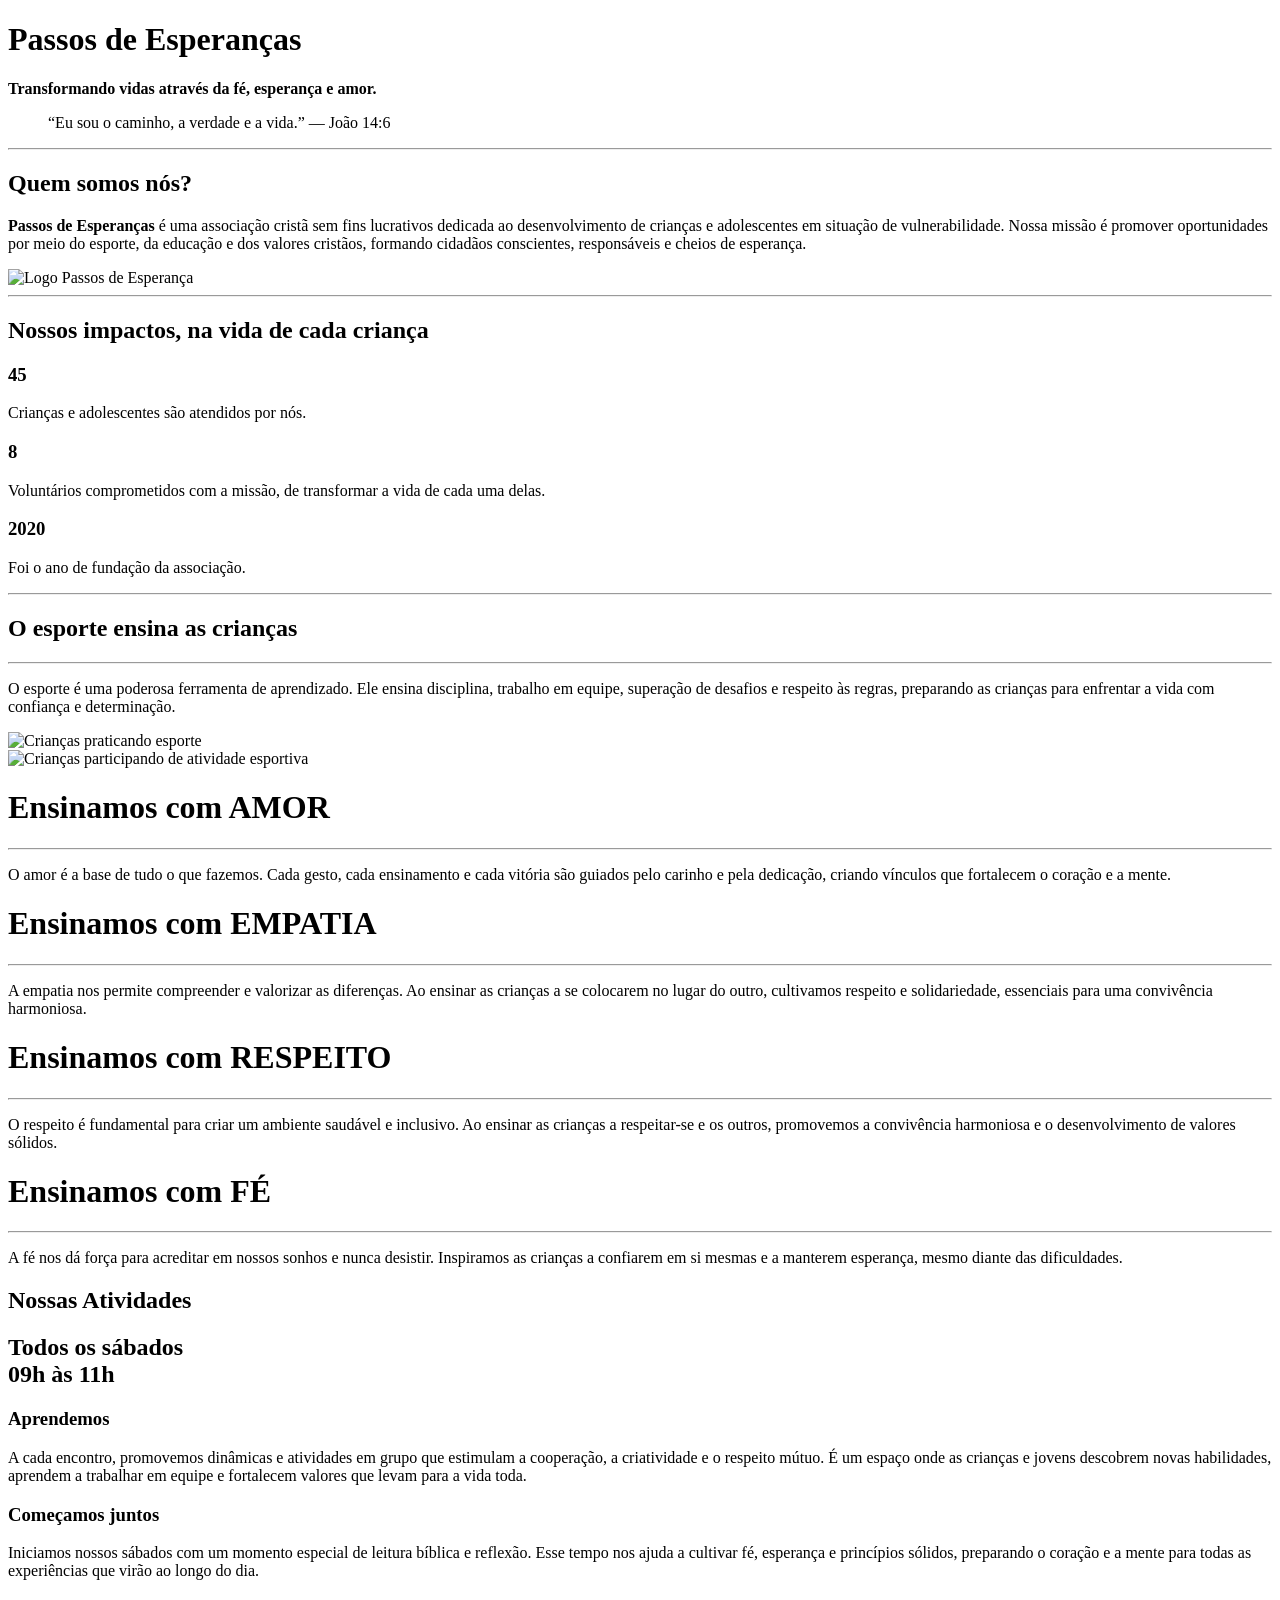
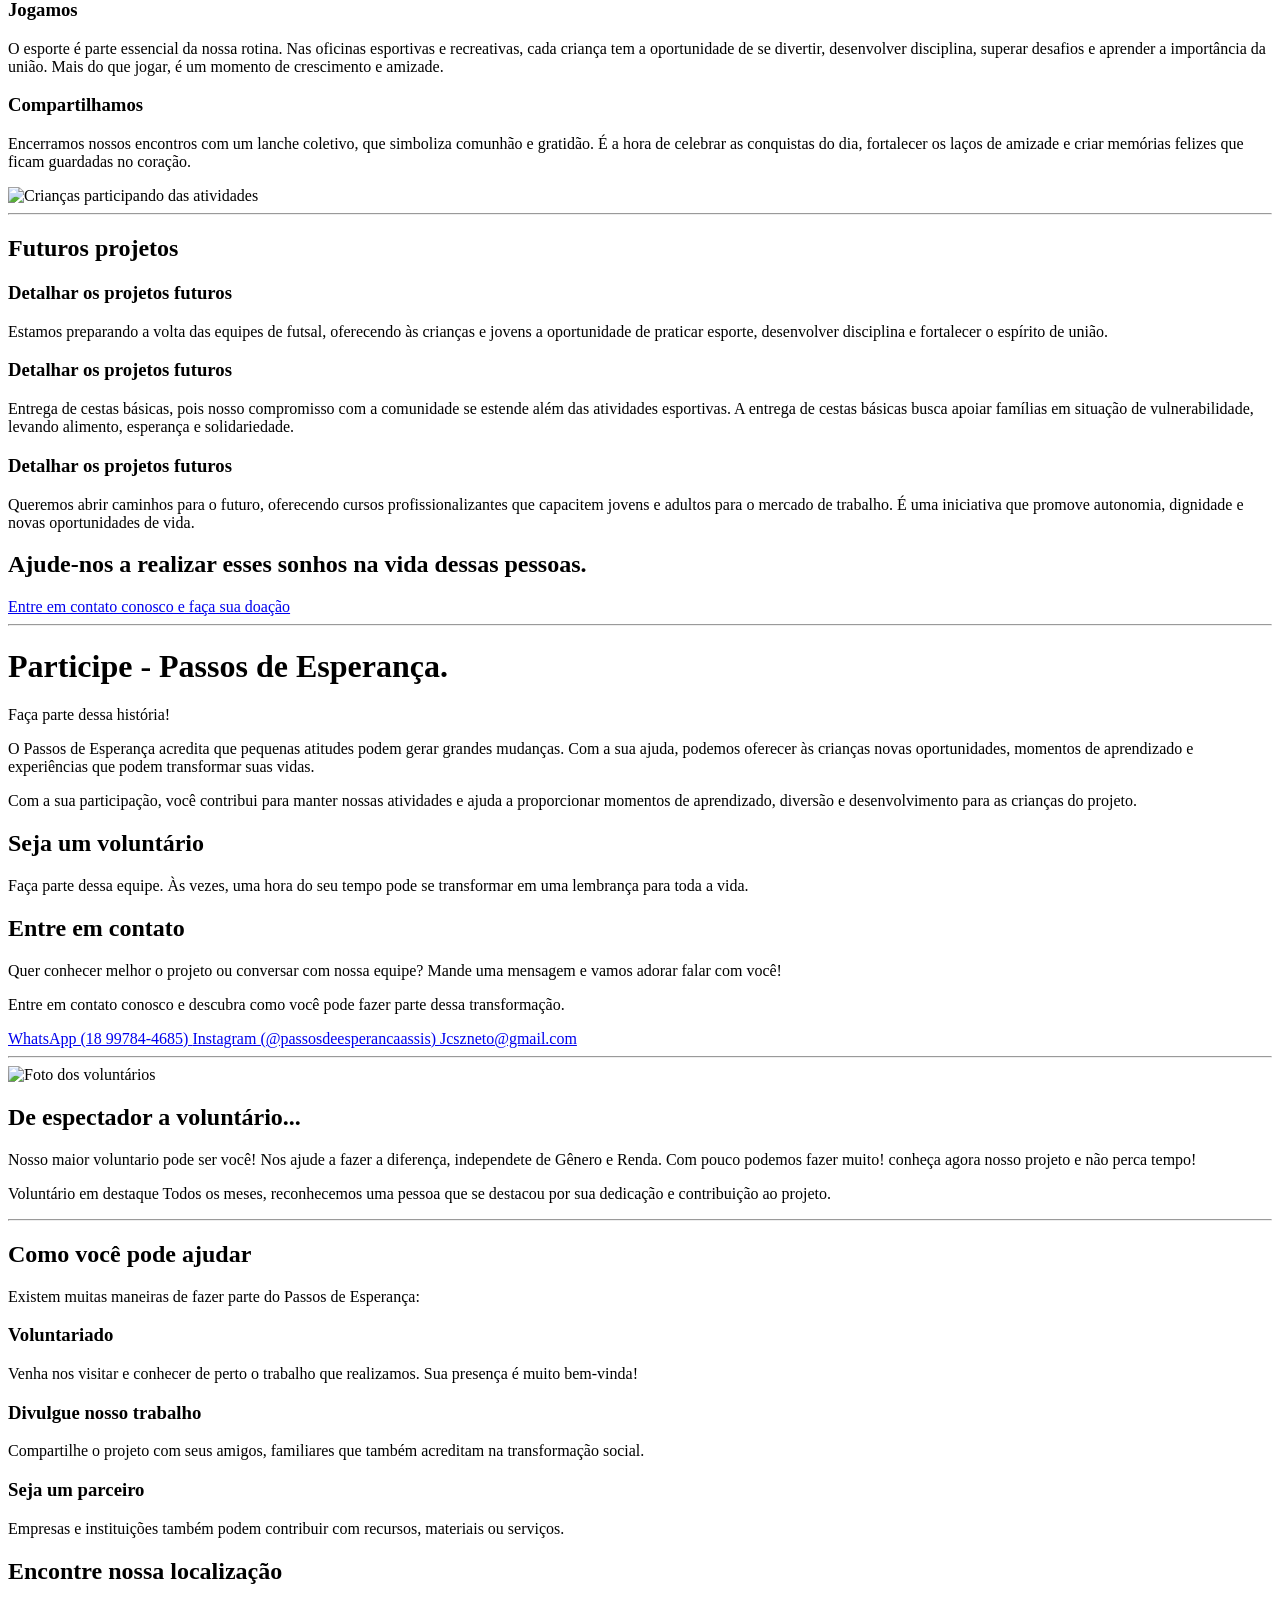
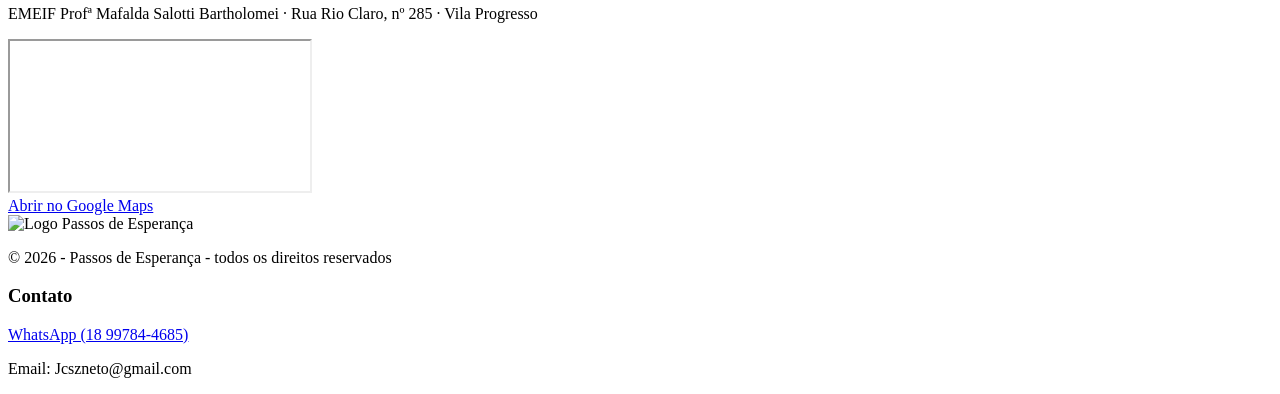
==== commit 3a7db3ba: "Update atualizado.html" ====
--- a/Public/atualizado.html
+++ b/Public/atualizado.html
@@ -4,7 +4,7 @@
     <meta charset="UTF-8">
     <meta name="viewport" content="width=device-width, initial-scale=1.0">
     <title>Passos de Esperanças</title>
-    <link rel="stylesheet" href="../Resources/Css/index.css">
+    <link rel="stylesheet" href="style.css">
 </head>
 
 <body>
@@ -27,7 +27,7 @@
             </p>
         </div>
         <div class="quem-somos-foto">
-            <img src="../Resources/Images/logo.png" alt="Logo Passos de Esperança">
+            <img src="Logo%20inicio.png" alt="Logo Passos de Esperança">
         </div>
     </section>
     <hr>
@@ -56,10 +56,10 @@
                      preparando as crianças para enfrentar a vida com confiança e determinação.</p>
                 </div>
                 <div class="photo-card">
-                    <img src="../Resources/Images/foto1.jpeg" alt="Foto 1">
+                    <img src="foto%201%20do%20o%20esporte%20ensina....jpeg" alt="Crianças praticando esporte">
                 </div>
                 <div class="photo-card">
-                    <img src="../Resources/Images/foto2.jpeg" alt="Foto 2">
+                    <img src="Foto%202%20%20do%20o%20esporte%20ensina....jpeg" alt="Crianças participando de atividade esportiva">
                 </div>
             </div>
             <div class="cards">
@@ -94,6 +94,7 @@
             </div>
         </div>   
     </div>    
+    </main>
 
     <div class="section-divider"></div>
      <section class="atividades-section">
@@ -141,7 +142,7 @@
                 </div>
 
                 <div class="atividade-imagem">
-                    <img src="../Resources/Images/nossasativs.jpeg" alt="Crianças participando das atividades">
+                    <img src="Nossas%20atividades.jpeg" alt="Crianças participando das atividades">
                 </div>
             </div>
         </section>
@@ -151,7 +152,7 @@
             <div class="projetos-layout">
                 <div class="lista-projetos">
                     <article class="projeto-card projeto-1">
-                        <h3>Equipes de Futsal</h3>
+                        <h3>Detalhar os projetos futuros</h3>
                         <p>
                          Estamos preparando a volta das equipes de futsal, 
                          oferecendo às crianças e jovens a oportunidade de praticar esporte,
@@ -159,7 +160,7 @@
                         </p>
                     </article>
                     <article class="projeto-card projeto-2">
-                        <h3>Entrega de Cestas Básicas</h3>
+                        <h3>Detalhar os projetos futuros</h3>
                         <p>
                          Entrega de cestas básicas, pois nosso compromisso com a comunidade se 
                          estende além das atividades esportivas. 
@@ -168,7 +169,7 @@
                         </p>
                     </article>
                     <article class="projeto-card projeto-3">
-                        <h3>Cursos Profissionalizantes</h3>
+                        <h3>Detalhar os projetos futuros</h3>
                         <p>
                          Queremos abrir caminhos para o futuro, 
                          oferecendo cursos profissionalizantes que capacitem jovens e
@@ -247,7 +248,7 @@
 
     <section class="destaque-voluntario">
         <div class="foto-voluntario-card">
-            <img src="../Resources/Images/voluntarios.jpeg" alt="Foto do voluntário">
+            <img src="Foto%20dos%20voluntarios.jpeg" alt="Foto dos voluntários">
         </div>
         <div class="texto-voluntario-card">
             <h2>
@@ -317,7 +318,7 @@
         <div class="rodape">
             <div class="direitos">
                  <div class="logo-rodape">
-                    <img src="../Resources/Images/logorodape.jpeg" alt="Logo Passos de Esperança">
+                    <img src="Logo%20Rodap%C3%A9.jpeg" alt="Logo Passos de Esperança">
                 </div>
                 <p>© 2026 - Passos de Esperança - todos os direitos reservados</p>
             </div>
@@ -329,5 +330,6 @@
             </div>
         </div>
     </footer>
+    <script src="script.js" defer></script>
 </body>
-</html>+</html>
